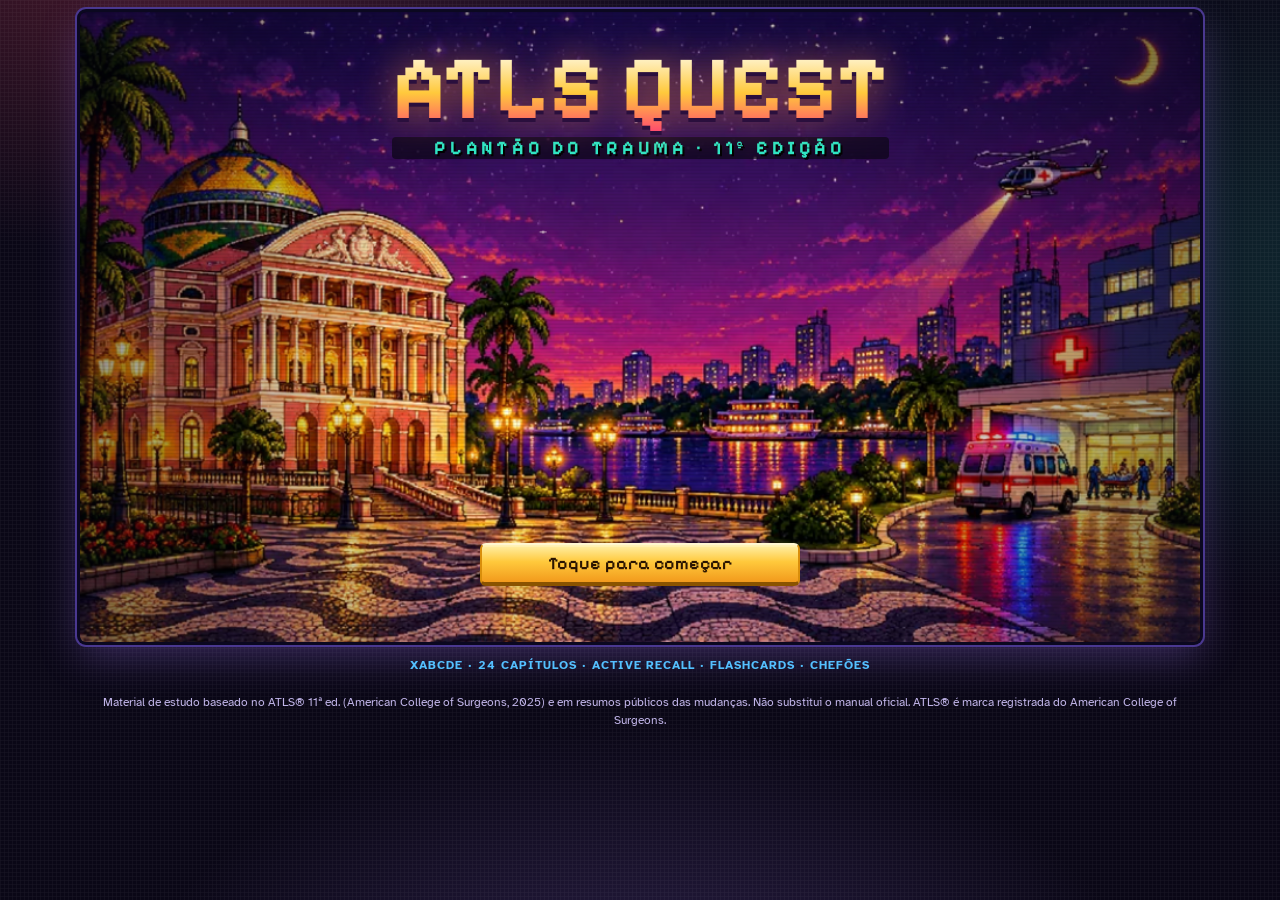
==== index.html @ ac4ee2f4 "feat: add atls quest study game for atls 11th edition Pixel art study game covering the 24 chapters " ====
<!doctype html>
<html lang="pt-BR">
<head>
<meta charset="utf-8">
<meta name="viewport" content="width=device-width,initial-scale=1,viewport-fit=cover">
<title>ATLS Quest · 11ª edição</title>
<link rel="preconnect" href="https://fonts.googleapis.com">
<link rel="preconnect" href="https://fonts.gstatic.com" crossorigin>
<link rel="stylesheet" href="https://fonts.googleapis.com/css2?family=Pixelify+Sans:wght@400;600;700&family=Atkinson+Hyperlegible:ital,wght@0,400;0,700;1,400&display=swap">
<style>
:root{
  color-scheme:dark;
  --ink:#0a0716; --panel:#1a1238; --panel2:#271b55; --line:#4a3890;
  --fg:#fff8ea; --muted:#c2b6ea; --gold:#ffc93c; --gold-d:#d98e0b;
  --teal:#2ee6c5; --red:#ff4d6d; --violet:#a77bff; --pink:#ff5fa2; --sky:#4cc9ff;
  --f-pix:"Pixelify Sans","Courier New",monospace;
  --f-body:"Atkinson Hyperlegible",system-ui,-apple-system,"Segoe UI",sans-serif;
}
*{box-sizing:border-box}
[hidden]{display:none!important}
html,body{margin:0;background:var(--ink);color:var(--fg)}
body{font-family:var(--f-body);font-size:16px;line-height:1.5;padding:max(12px,env(safe-area-inset-top)) max(14px,env(safe-area-inset-right)) max(40px,env(safe-area-inset-bottom)) max(14px,env(safe-area-inset-left));
  background:radial-gradient(900px 520px at 10% -8%,rgba(255,77,109,.25),transparent 62%),
  radial-gradient(800px 560px at 105% 30%,rgba(46,230,197,.14),transparent 60%),
  radial-gradient(900px 600px at 50% 120%,rgba(167,123,255,.25),transparent 60%),var(--ink);
  background-attachment:fixed;min-height:100vh}
body::before{content:"";position:fixed;inset:0;pointer-events:none;opacity:.06;z-index:0;
  background-image:linear-gradient(rgba(255,255,255,.6) 1px,transparent 1px),linear-gradient(90deg,rgba(255,255,255,.6) 1px,transparent 1px);background-size:4px 4px}
#app{max-width:1120px;margin:0 auto;position:relative;z-index:1}
h1,h2,h3,.pix{font-family:var(--f-pix);font-weight:600;letter-spacing:.02em;margin:0;text-wrap:balance}
h2{font-size:1.45rem;background:linear-gradient(180deg,#fff6d6 10%,#ffc93c 60%,#ff8a3d);-webkit-background-clip:text;background-clip:text;color:transparent;filter:drop-shadow(2px 2px 0 #2a0f3d)}
h3{font-size:1.1rem}
p{margin:0}
.screen{display:grid;gap:14px}
button{font-family:var(--f-pix);font-size:1rem;font-weight:600;color:var(--fg);cursor:pointer;text-align:center;
  background:linear-gradient(180deg,#3a2c80 0%,#2a1f5e 55%,#22184d 100%);border:2px solid;border-color:#6b56c9 #4c3b94 #1a1240 #4c3b94;border-bottom-width:4px;
  border-radius:6px;padding:.5em 1em;box-shadow:inset 0 2px 0 rgba(255,255,255,.16);transition:transform .08s,box-shadow .15s}
button:hover{border-color:var(--gold);box-shadow:inset 0 2px 0 rgba(255,255,255,.2),0 0 14px rgba(255,201,60,.4)}
button:active{transform:translateY(2px);border-bottom-width:2px}
button:focus-visible,textarea:focus-visible,select:focus-visible,input:focus-visible{outline:3px solid var(--gold);outline-offset:2px}
button:disabled{opacity:.45;cursor:not-allowed}
.btn-gold{background:linear-gradient(180deg,#fff0a8 0%,#ffc93c 45%,#f29a1c 100%);color:#2a1400;border-color:#fff6d0 #d98e0b #8a5300 #d98e0b}
.btn-teal{background:linear-gradient(180deg,#3ff5d6 0%,#14b89c 100%);color:#04241f;border-color:#b5fff1 #0e8c76 #075446 #0e8c76}
.btn-red{background:linear-gradient(180deg,#ff7d93 0%,#e0294d 100%);color:#2a0010;border-color:#ffc2cd #a8173a #6e0b25 #a8173a}
.row{display:flex;flex-wrap:wrap;gap:10px;align-items:center}
.muted{color:var(--muted)}
.tag{font-family:var(--f-pix);font-size:.78rem;letter-spacing:.06em;text-transform:uppercase;color:var(--sky)}
.panel{background:var(--panel);border:2px solid var(--line);border-radius:8px;padding:14px;min-width:0}
.topbar{display:flex;flex-wrap:wrap;gap:10px;align-items:center;justify-content:space-between}
.bar{height:12px;background:#0b0a12;border:2px solid var(--line);border-radius:3px;overflow:hidden}
.bar>i{display:block;height:100%;background:var(--teal);transition:width .4s;width:0}
canvas.px{display:block;width:100%;height:auto;image-rendering:pixelated;image-rendering:crisp-edges;background:#000;border-radius:4px;
  box-shadow:0 0 0 3px #0b0820,0 0 0 5px var(--line),0 14px 40px rgba(255,77,109,.25)}
.chip{font-family:var(--f-pix);font-size:.75rem;padding:.1em .5em;border-radius:3px;background:#0b0a12;border:1px solid var(--line);white-space:nowrap}
.chip.ok{color:var(--teal);border-color:var(--teal)}
.chip.gold{color:var(--gold);border-color:var(--gold)}

/* título */
.stage{position:relative}
.title-over{position:absolute;inset:0;display:grid;grid-template-rows:auto 1fr auto;justify-items:center;padding:4% 4% 6%;pointer-events:none}
.logo{font-family:var(--f-pix);font-weight:700;text-align:center;line-height:.95;pointer-events:none}
.logo .l1{display:block;font-size:clamp(2.2rem,9vw,5rem);background:linear-gradient(180deg,#fff6d6 10%,#ffc93c 55%,#ff4d6d);-webkit-background-clip:text;background-clip:text;color:transparent;filter:drop-shadow(3px 3px 0 #2a0f3d)}
.logo .l2{display:block;font-size:clamp(.75rem,2.6vw,1.2rem);color:var(--teal);letter-spacing:.2em;margin-top:6px;text-shadow:2px 2px 0 #000}
#title-menu{display:grid;gap:8px;width:min(320px,86%);pointer-events:auto;align-self:end}
#title-menu button{font-size:clamp(.85rem,2.4vw,1.1rem);padding:.45em .8em}
#title-menu button:not(.btn-gold){background:rgba(27,20,66,.88)}
#press{animation:blink 1.1s steps(2) infinite}
@keyframes blink{50%{opacity:.25}}

/* seleção */
.select-ui{display:grid;grid-template-columns:minmax(0,1fr) minmax(0,1.4fr);gap:14px}
.slots{display:grid;grid-template-columns:1fr 1fr;gap:12px;align-content:start}
.slot{display:grid;justify-items:center;gap:6px;padding:12px 8px;background:var(--panel2);border:3px solid var(--line);border-radius:8px}
.slot[aria-pressed="true"]{border-color:var(--gold);box-shadow:0 0 0 3px rgba(242,193,78,.25),inset 0 0 24px rgba(242,193,78,.12)}
.slot canvas{width:84px;height:auto;image-rendering:pixelated}
.detail{display:grid;grid-template-columns:minmax(0,150px) minmax(0,1fr);gap:16px;align-items:start}
.detail canvas{width:100%;image-rendering:pixelated;background:linear-gradient(#3a1d40,#140f24);border:3px solid var(--gold-d);border-radius:6px}
.stat{display:grid;grid-template-columns:100px 1fr;gap:8px;align-items:center;font-size:.9rem}
.stat .bar>i{background:var(--gold)}

/* cutscene */
.dialog{background:#000;border:4px solid #f3eee2;padding:14px 16px;min-height:6.6em;font-family:var(--f-pix);font-size:clamp(1rem,2.4vw,1.2rem);line-height:1.45;position:relative;display:flex;gap:14px;align-items:flex-start;cursor:pointer;box-shadow:6px 6px 0 #000}
.dialog canvas{flex:none;width:clamp(60px,13vw,96px);image-rendering:pixelated;border:3px solid #f3eee2;background:#16121c}
.dialog .who{color:var(--gold);display:block}
.dialog .next{position:absolute;right:12px;bottom:6px;animation:blink .8s steps(2) infinite;color:var(--gold)}

/* mapa */
.map-ui{display:grid;grid-template-columns:minmax(0,1.6fr) minmax(0,1fr);gap:14px;align-items:start}
.hud-top{display:flex;flex-wrap:wrap;gap:8px}
.trail{margin-top:4px}
.trail h3{font-size:.95rem;color:var(--muted);margin:14px 0 8px;display:flex;gap:8px;align-items:center}
.trail h3::after{content:"";flex:1;height:2px;background:linear-gradient(90deg,var(--line),transparent)}
.nodes{display:grid;grid-template-columns:repeat(auto-fill,minmax(150px,1fr));gap:8px}
.node{display:grid;grid-template-columns:auto 1fr;gap:8px;align-items:center;text-align:left;padding:.5em .6em;font-size:.82rem;line-height:1.2;min-height:64px}
.node canvas{width:40px;height:40px;image-rendering:pixelated;background:#0b0a12;border-radius:4px;border:2px solid var(--line)}
.node>span{min-width:0;overflow-wrap:anywhere;hyphens:auto}
.node .num{font-size:.7rem;color:var(--sky);display:block}
.node .stars{color:var(--gold);font-size:.8rem;letter-spacing:1px;display:block;margin-top:2px}
.node[aria-current="true"]{border-color:var(--gold);box-shadow:0 0 0 2px rgba(255,201,60,.35)}
.node.done canvas{border-color:var(--teal)}
.node.final{grid-column:1/-1;background:linear-gradient(180deg,#5a1630,#2a0b1e);border-color:#ff7d93 #a8173a #6e0b25 #a8173a}
.dock{position:sticky;top:12px;display:grid;gap:10px}
.dock canvas{width:100%;image-rendering:pixelated;background:linear-gradient(#2a1238,#0d0a1a);border:3px solid var(--line);border-radius:6px}
.phase{display:flex;justify-content:space-between;align-items:center;gap:8px;text-align:left}
.phase small{font-family:var(--f-body);font-weight:400;color:var(--muted);display:block;font-size:.78rem}

/* recall */
.recall-ui{display:grid;grid-template-columns:minmax(0,1.15fr) minmax(0,1fr);gap:14px;align-items:start}
.balloon{position:relative;background:#fbf7ec;color:#1d1a24;border:3px solid #000;border-radius:12px;padding:16px 18px;max-height:74vh;overflow:auto;box-shadow:4px 4px 0 #000}
.balloon h4{font-family:var(--f-pix);font-size:1.05rem;margin:1.1em 0 .3em;color:#a0153e}
.balloon section:first-child h4{margin-top:0}
.balloon p,.balloon li{font-size:.95rem}
.balloon ul{padding-left:1.2em;margin:.3em 0}
.balloon p+p{margin-top:.45em}
.balloon section{scroll-margin-top:12px;border-radius:6px;transition:background .6s;padding:2px 4px}
.balloon section.flash{background:#ffe9a8}
.balloon.hidden-text section{filter:blur(6px);user-select:none}
.balloon .mais,.balloon .pega{margin-top:.6em;padding:7px 10px;border-left:4px solid #0e8c76;background:#dcf7f0;border-radius:4px;font-size:.92rem}
.balloon .pega{border-left-color:#c26a00;background:#fff0cc}
.balloon table{border-collapse:collapse;font-size:.88rem;margin:.4em 0}
.balloon td,.balloon th{border:1px solid #c9c2b0;padding:3px 6px}
.qlist{display:grid;gap:10px}
.qcard{background:var(--panel);border:2px solid var(--line);border-radius:8px;padding:12px;display:grid;gap:8px;min-width:0}
.qcard.right{border-color:var(--teal)} .qcard.wrong{border-color:var(--red)}
.qcard textarea{width:100%;min-height:3.2em;resize:vertical;background:#0f0d17;color:var(--fg);border:2px solid var(--line);border-radius:6px;padding:8px;font:inherit;font-size:.95rem}
.qcard .ans{background:#13261f;border-left:4px solid var(--teal);padding:8px 10px;border-radius:4px;font-size:.95rem}
.qcard .row button{font-size:.82rem;padding:.35em .7em}

/* flashcards */
.cards-ui{display:grid;gap:14px;max-width:720px;margin:0 auto;width:100%}
.flip{perspective:1200px}
.card{position:relative;min-height:240px;transform-style:preserve-3d;transition:transform .45s;cursor:pointer}
.card.flipped{transform:rotateY(180deg)}
.face{position:absolute;inset:0;backface-visibility:hidden;-webkit-backface-visibility:hidden;display:grid;place-items:center;text-align:center;padding:30px 22px 22px;border-radius:12px;border:3px solid var(--line);font-size:clamp(1.02rem,2.6vw,1.3rem)}
.face.front{background:var(--panel2)}
.face.back{background:#14271f;border-color:var(--teal);transform:rotateY(180deg)}
.face .corner{position:absolute;top:10px;left:14px}
.dots{display:inline-flex;gap:5px}
.dots i{width:12px;height:12px;border:2px solid var(--gold);border-radius:2px}
.dots i.on{background:var(--gold)}
.deck-grid{display:grid;grid-template-columns:repeat(auto-fill,minmax(26px,1fr));gap:5px}
.deck-grid span{height:20px;border-radius:3px;background:#0b0a12;border:2px solid var(--line)}
.deck-grid span.s1{background:#4a3a14}.deck-grid span.s2{background:#8a6a1c}.deck-grid span.s3{background:var(--gold);border-color:#fff3c4}
.deck-grid span.cur{outline:2px solid var(--teal);outline-offset:1px}

/* batalha */
.arena{position:relative;width:100%;max-width:760px;margin:0 auto}
#s-battle .qbox,#s-battle .qz-prog{width:100%;max-width:900px;margin:0 auto}
.arena.shake{animation:shake .35s}
@keyframes shake{20%{transform:translate(-6px,2px)}40%{transform:translate(5px,-3px)}60%{transform:translate(-4px,3px)}80%{transform:translate(3px,-1px)}}
.hud{position:absolute;inset:0;pointer-events:none;font-family:var(--f-pix)}
.hp{position:absolute;background:rgba(16,14,24,.88);border:2px solid #f3eee2;border-radius:6px;padding:5px 10px;width:min(44%,260px);font-size:clamp(.7rem,1.8vw,.95rem)}
.hp .bar{height:10px;margin-top:3px}
.hp.boss{top:4%;left:3%}.hp.hero{bottom:6%;right:3%}
.hp.boss .bar>i{background:var(--red)}
.hearts{color:var(--red);letter-spacing:2px}
#floats{position:absolute;inset:0;pointer-events:none}
.dmg{position:absolute;font-family:var(--f-pix);font-weight:700;font-size:clamp(1.2rem,4vw,2rem);text-shadow:2px 2px 0 #000;animation:float 1s ease-out forwards}
@keyframes float{from{transform:translateY(0);opacity:1}to{transform:translateY(-50px);opacity:0}}
.qbox{display:grid;gap:10px}
.qbox .q{font-size:1.02rem}
.opts{display:grid;grid-template-columns:1fr 1fr;gap:8px}
.opts button{font-family:var(--f-body);font-weight:700;text-align:left;font-size:.95rem;display:flex;gap:8px;align-items:flex-start}
.opts button b{font-family:var(--f-pix);color:var(--gold);flex:none}
.opts button:disabled{opacity:.5}.opts button.right,.opts button.wrong{opacity:1!important}
.opts button.right{background:linear-gradient(180deg,#25715f,#1a4d44);border-color:var(--teal)}
.opts button.wrong{background:linear-gradient(180deg,#7a2232,#4a1e22);border-color:var(--red)}
.explain{background:#0f0d17;border-left:4px solid var(--violet);padding:10px 12px;border-radius:4px}
.explain .tag{display:block;margin-top:4px}
.qz-prog{display:flex;gap:3px}
.qz-prog i{flex:1;height:6px;background:var(--line);border-radius:1px}
.qz-prog i.r{background:var(--teal)}.qz-prog i.w{background:var(--red)}.qz-prog i.c{background:var(--gold)}
.result-grid{display:grid;grid-template-columns:repeat(auto-fill,minmax(200px,1fr));gap:6px;font-size:.88rem}
.result-grid div{background:#0f0d17;border:1px solid var(--line);border-radius:4px;padding:6px 8px;display:flex;justify-content:space-between;gap:8px}

/* modal / toast */
.modal{position:fixed;inset:0;background:rgba(5,4,10,.78);display:grid;place-items:center;padding:16px;z-index:20}
.modal .panel{width:min(460px,100%);display:grid;gap:12px;max-height:90vh;overflow:auto}
.set-row{display:flex;justify-content:space-between;align-items:center;gap:12px;flex-wrap:wrap}
input[type=range],input[type=checkbox]{accent-color:var(--gold)}
input[type=checkbox]{width:20px;height:20px}
select{font:inherit;background:var(--panel2);color:var(--fg);border:2px solid var(--line);border-radius:6px;padding:.3em .5em}
.toast{position:fixed;left:50%;bottom:calc(20px + env(safe-area-inset-bottom,0px));transform:translateX(-50%);background:var(--gold);color:#241a05;font-family:var(--f-pix);font-weight:700;padding:10px 18px;border-radius:6px;box-shadow:4px 4px 0 #000;z-index:30;max-width:90vw;text-align:center}
.foot{text-align:center;font-size:.78rem;color:var(--muted);margin-top:18px}

@media (max-width:820px){
  .select-ui,.map-ui,.recall-ui{grid-template-columns:minmax(0,1fr)}
  .dock{position:static;order:-1}
  .detail{grid-template-columns:minmax(0,100px) minmax(0,1fr)}
  .balloon{max-height:55vh}
}
@media (max-width:640px){
  .hud{position:static;display:flex;gap:8px;margin-top:8px}.hp{position:static;width:auto;flex:1;min-width:0}.hud #floats{position:absolute}
  .nodes{grid-template-columns:repeat(auto-fill,minmax(140px,1fr))}
}
@media (max-width:480px){.opts{grid-template-columns:1fr}.stat{grid-template-columns:86px 1fr}}
@media (prefers-reduced-motion:reduce){*{animation-duration:.01ms!important;transition-duration:.01ms!important}}

/* ===== v2: arte ilustrada ===== */
html{font-variant-ligatures:none;font-feature-settings:"liga" 0,"clig" 0}
.pix,h1,h2,h3,button,.tag,.chip,.logo{font-variant-ligatures:none}
.num,.chip,.tag,.hp,#bh-num{font-variant-numeric:tabular-nums}
canvas.art{display:block;width:100%;height:auto;border-radius:6px;background:#000;
  box-shadow:0 0 0 3px #0b0820,0 0 0 5px var(--line),0 14px 40px rgba(167,123,255,.3)}
.title-over{padding:3% 4% 5%}
.logo .l1{font-size:clamp(2.4rem,10vw,5.6rem);filter:drop-shadow(0 4px 0 #2a0f3d) drop-shadow(0 0 18px rgba(255,140,60,.55))}
.logo .l2{background:rgba(10,7,22,.7);padding:2px 10px;border-radius:4px}
/* seleção */
.slot img{width:96px;height:96px;border-radius:6px;border:2px solid var(--line);object-fit:cover}
.detail{grid-template-columns:minmax(0,190px) minmax(0,1fr)}
.hero-show{position:relative;border:3px solid var(--gold-d);border-radius:8px;overflow:hidden;background:radial-gradient(circle at 50% 70%,#5a2a86,#140b24 70%);aspect-ratio:3/4;display:grid;place-items:end center}
.hero-show img{height:92%;width:auto;image-rendering:auto;animation:breathe 2.4s ease-in-out infinite;transform-origin:50% 100%}
.hero-show .face{position:absolute;left:8px;top:8px;width:64px;height:64px;border-radius:6px;border:2px solid var(--gold);animation:none}
@keyframes breathe{50%{transform:scaleY(1.02) translateY(-1px)}}
/* diálogo */
.dialog img.dlg-face{flex:none;width:clamp(64px,14vw,104px);height:auto;border:3px solid #f3eee2;background:#16121c}
/* mapa */
.node{grid-template-columns:52px 1fr;min-height:70px}
.node .ico{width:52px;height:52px;border-radius:6px;background:radial-gradient(circle,#3a2470,#0b0a12 70%);border:2px solid var(--line);display:grid;place-items:center;overflow:hidden}
.node .ico img{max-width:92%;max-height:92%;filter:drop-shadow(0 2px 0 #000)}
.node.locked .ico img{filter:brightness(0) drop-shadow(0 0 1px #6b56c9);opacity:.7}
.node.done .ico{border-color:var(--teal)}
.node .ttl{font-family:var(--f-body);font-weight:700;font-size:.84rem;line-height:1.2;display:block}
.node .num{font-family:var(--f-pix);font-size:.72rem;letter-spacing:.04em}
.trail h3 small{font-family:var(--f-body);font-weight:400;font-size:.78rem;color:var(--muted)}
.dock canvas{background:#000}
/* textos pequenos em fonte legível */
.chip,.node .num,.tag{font-family:var(--f-body);font-weight:700}
.tag{letter-spacing:.08em}
.hp{font-family:var(--f-body);font-weight:700}
.toast{font-family:var(--f-body)}
.hero-show .face{display:none}
.node>span{hyphens:manual;overflow-wrap:break-word}
.trail h3{flex-wrap:wrap;row-gap:2px}
.trail h3 small{flex-basis:100%;order:3}
.trail h3::after{order:2}
@media (max-width:640px){.nodes{grid-template-columns:1fr}}
.hp.boss{left:auto;right:3%}.hp.hero{bottom:auto;top:4%;right:auto;left:3%}
.opts button b{font-family:var(--f-body);font-weight:800}
.dialog{font-family:var(--f-body);font-weight:700}
.dialog .who{font-family:var(--f-pix)}
.dmg{font-family:var(--f-body);font-weight:800}
@media (max-width:640px){.hp.hero{order:-1}}
</style>
</head>
<body>
<div id="app">

<!-- TÍTULO -->
<section id="s-title" class="screen">
  <div class="stage">
    <canvas id="cv-title" class="art" width="960" height="540" aria-label="Abertura: Teatro Amazonas e pronto-socorro à noite em Manaus"></canvas>
    <div class="title-over">
      <div class="logo"><span class="l1">ATLS QUEST</span><span class="l2">PLANTÃO DO TRAUMA · 11ª EDIÇÃO</span></div>
      <div></div>
      <div id="title-menu">
        <button id="btn-press" class="btn-gold"><span id="press">Toque para começar</span></button>
        <button id="btn-new" hidden>Novo jogo</button>
        <button id="btn-cont" hidden>Continuar</button>
        <button id="btn-set" hidden>Configurações</button>
      </div>
    </div>
  </div>
  <p class="tag" style="text-align:center">xABCDE · 24 capítulos · Active Recall · Flashcards · Chefões</p>
</section>

<!-- SELEÇÃO -->
<section id="s-select" class="screen" hidden>
  <div class="topbar"><h2>Quem assume o plantão?</h2><button id="sel-back">Voltar</button></div>
  <div class="select-ui">
    <div class="slots" id="slots"></div>
    <div class="panel detail">
      <div class="hero-show"><img id="d-sprite" alt=""></div>
      <div style="display:grid;gap:8px;min-width:0;align-content:start">
        <h3 id="d-name"></h3>
        <p class="tag" id="d-origin"></p>
        <p id="d-story"></p>
        <div class="stat"><span>Memória</span><div class="bar"><i id="st0"></i></div></div>
        <div class="stat"><span>Raciocínio</span><div class="bar"><i id="st1"></i></div></div>
        <div class="stat"><span>Resiliência</span><div class="bar"><i id="st2"></i></div></div>
        <p class="muted" id="d-perk" style="font-size:.88rem"></p>
        <button id="btn-pick" class="btn-gold"></button>
      </div>
    </div>
  </div>
</section>

<!-- CUTSCENE -->
<section id="s-cut" class="screen" hidden>
  <canvas id="cv-cut" class="art" width="960" height="400" aria-hidden="true"></canvas>
  <div class="dialog" id="dialog" aria-live="polite"><img id="d-face2" class="dlg-face" alt="" hidden><div><span class="who" id="d-who"></span><span id="d-text"></span></div><span class="next" id="d-next" hidden>▼</span></div>
  <div class="row" style="justify-content:space-between"><button id="cut-skip">Pular cena</button><button id="cut-next" class="btn-gold">Avançar</button></div>
</section>

<!-- MAPA -->
<section id="s-map" class="screen" hidden>
  <div class="topbar">
    <h2>Mapa do Plantão</h2>
    <div class="row"><button id="map-sim">Simulado</button><button id="map-title">Menu</button><button id="map-set">Configurações</button></div>
  </div>
  <div class="panel hud-top" id="map-hud"></div>
  <div class="map-ui">
    <div id="trail" class="trail"></div>
    <aside class="dock panel" id="dock"></aside>
  </div>
</section>

<!-- ACTIVE RECALL -->
<section id="s-recall" class="screen" hidden>
  <div class="topbar">
    <div><span class="tag" id="rc-tag">Fase 1 · Active Recall</span><h2 id="rc-h"></h2></div>
    <div class="row"><button id="rc-hide">Esconder texto</button><button id="rc-back">Voltar ao mapa</button></div>
  </div>
  <div class="panel" style="display:grid;gap:6px">
    <p>Leia o balão. Depois responda <b>com suas palavras</b>, de preferência com o texto escondido. Confira o gabarito e marque se acertou. <b>Achar no texto</b> mostra o trecho.</p>
    <div class="row"><span class="tag" id="rc-score"></span><div class="bar" style="flex:1;min-width:120px"><i id="rc-bar"></i></div></div>
  </div>
  <div class="recall-ui">
    <div class="balloon" id="balloon" tabindex="0" aria-label="Texto de estudo do capítulo"></div>
    <div class="qlist" id="qlist"></div>
  </div>
</section>

<!-- FLASHCARDS -->
<section id="s-cards" class="screen" hidden>
  <div class="topbar">
    <div><span class="tag" id="fc-tag">Fase 2 · Flashcards</span><h2 id="fc-h"></h2></div>
    <button id="fc-back">Voltar ao mapa</button>
  </div>
  <div class="cards-ui">
    <div class="panel" style="display:grid;gap:8px">
      <p>Cada cartão precisa de <b>3 acertos seguidos</b>. Errou, volta para 0. Responda em voz alta antes de virar.</p>
      <div class="row" style="justify-content:space-between"><span class="tag" id="fc-count"></span><button id="fc-reset" style="font-size:.78rem;padding:.25em .6em">Reiniciar baralho</button></div>
      <div class="deck-grid" id="deck"></div>
    </div>
    <div class="flip"><div class="card" id="card" role="button" tabindex="0" aria-label="Cartão, toque para virar">
      <div class="face front"><span class="corner dots" id="fc-dots"></span><span id="fc-front"></span></div>
      <div class="face back"><span id="fc-backt"></span></div>
    </div></div>
    <div class="row" style="justify-content:center">
      <button id="fc-wrong" class="btn-red" disabled>Errei <span>(←)</span></button>
      <button id="fc-flip" class="btn-gold">Virar <span>(espaço)</span></button>
      <button id="fc-right" class="btn-teal" disabled>Acertei <span>(→)</span></button>
    </div>
  </div>
</section>

<!-- BATALHA -->
<section id="s-battle" class="screen" hidden>
  <div class="topbar">
    <div><span class="tag" id="bt-tag">Fase 3 · Chefão</span><h2 id="bt-title"></h2></div>
    <button id="bt-back">Fugir para o mapa</button>
  </div>
  <div class="arena" id="arena">
    <canvas id="cv-arena" class="art" width="960" height="540" aria-hidden="true"></canvas>
    <div class="hud">
      <div class="hp boss"><div class="row" style="justify-content:space-between;gap:6px"><span id="bh-name"></span><span id="bh-num"></span></div><div class="bar"><i id="bh-bar" style="width:100%"></i></div></div>
      <div class="hp hero"><div class="row" style="justify-content:space-between;gap:6px"><span id="hh-name"></span><span id="hh-combo"></span></div><span class="hearts" id="hh-hearts"></span></div>
      <div id="floats"></div>
    </div>
  </div>
  <div class="qz-prog" id="bt-prog" aria-hidden="true"></div>
  <div class="panel qbox" id="qbox"></div>
</section>

<!-- SIMULADO -->
<section id="s-quiz" class="screen" hidden>
  <div class="topbar">
    <div><span class="tag">Simulado</span><h2 id="qz-h">Simulado ATLS</h2></div>
    <button id="qz-back">Sair para o mapa</button>
  </div>
  <div class="qz-prog" id="qz-prog" aria-hidden="true"></div>
  <div class="panel qbox" id="qz-box"></div>
</section>

<p class="foot">Material de estudo baseado no ATLS® 11ª ed. (American College of Surgeons, 2025) e em resumos públicos das mudanças. Não substitui o manual oficial. ATLS® é marca registrada do American College of Surgeons.</p>
</div>

<div class="modal" id="modal" hidden>
  <div class="panel" role="dialog" aria-modal="true" aria-labelledby="set-h">
    <h3 id="set-h">Configurações</h3>
    <div class="set-row"><label for="set-music">Música</label><input type="checkbox" id="set-music"></div>
    <div class="set-row"><label for="set-sfx">Efeitos sonoros</label><input type="checkbox" id="set-sfx"></div>
    <div class="set-row"><label for="set-vol">Volume</label><input type="range" id="set-vol" min="0" max="1" step="0.05"></div>
    <div class="set-row"><label for="set-speed">Velocidade do texto</label>
      <select id="set-speed"><option value="1">Lenta</option><option value="2">Normal</option><option value="4">Rápida</option><option value="99">Instantânea</option></select></div>
    <div class="set-row"><label for="set-lock">Liberar capítulos em ordem<br><small class="muted">desligado = tudo liberado</small></label><input type="checkbox" id="set-lock"></div>
    <div class="set-row"><span>Progresso salvo neste navegador</span><button id="set-reset" class="btn-red">Apagar progresso</button></div>
    <button id="set-close" class="btn-gold">Fechar</button>
  </div>
</div>
<div class="toast" id="toast" hidden></div>

<script>window.ATLS = (window.ATLS||[]).concat([
/* ================= CAP 1 ================= */
{
  n: 1,
  t: 'Avaliação inicial: exame primário',
  boss: { name:'Doutor Caos', title:'o Desordenador da Sala Vermelha', color:'#ffc93c', shape:'golem' },
  intro: 'Cinco vítimas, um pager apitando e nenhuma ordem! Vamos ver se o seu xABCDE aguenta o meu caos.',
  text: [
    {id:'c01-a', t:'Preparação e triagem', b:`
<p>A avaliação inicial começa <b>antes</b> do paciente chegar: fase pré-hospitalar (coordenação com o SME, informações do evento) e fase hospitalar (sala preparada, equipe paramentada, sangue disponível, aquecedores, monitores).</p>
<p>No pré-hospitalar, a passagem estruturada usa o <b>MIST</b>: Mecanismo, Injúrias (<i>injuries</i>, lesões), Sinais vitais, Tratamento realizado.</p>
<p>A <b>triagem</b> ordena o atendimento conforme a gravidade e os recursos disponíveis.</p>
<div class="mais">Novo no ATLS 11: a triagem de campo segue a diretriz nacional de 2021, com critérios <b>Vermelhos</b> e <b>Amarelos</b>, e não mais passos sequenciais.</div>`},
    {id:'c01-b', t:'O que mudou: xABCDE', b:`
<p>O exame primário é <b>avaliação e ressuscitação simultâneas</b>, na ordem de quem mata primeiro:</p>
<ul><li><b>x</b> – controle da hemorragia e<b>x</b>sanguinante e<b>x</b>terna</li><li><b>A</b> – via aérea com restrição do movimento da coluna</li><li><b>B</b> – respiração e ventilação</li><li><b>C</b> – circulação</li><li><b>D</b> – disfunção neurológica (disability)</li><li><b>E</b> – exposição e controle do ambiente</li></ul>
<div class="mais">Novo no ATLS 11: o <b>x</b> entra antes da via aérea. Sangramento externo maciço mata em minutos e se controla com as mãos e um torniquete.</div>
<div class="pega">Pegadinha: com equipe completa os passos acontecem em paralelo. A sequência serve para priorizar, não para esperar.</div>`},
    {id:'c01-c', t:'Ressuscitação no exame primário', b:`
<p>No choque hemorrágico, <b>sangue e hemoderivados são preferidos</b> para a ressuscitação. Cristaloide deve ser minimizado, no máximo cerca de <b>1 L</b> como ponte até o sangue chegar.</p>
<p>O <b>lactato</b> pode ser usado para acompanhar a resposta à ressuscitação.</p>
<p>Paciente hipotenso que precisa de via aérea: primeiro manobras básicas de via aérea e <b>volume/sangue</b>, depois a sequência rápida (SRI). Um vasopressor temporário pode contrapor a hipotensão causada pela SRI.</p>
<div class="mais">Novo no ATLS 11: "ressuscite antes de intubar" no paciente em choque, para evitar hipotensão e parada peri-intubação.</div>`},
    {id:'c01-d', t:'Adjuntos ao exame primário', b:`
<p>Adjuntos ajudam a avaliar sem atrasar a ressuscitação:</p>
<ul><li>Monitor cardíaco, oximetria, PA, <b>capnografia (ETCO2)</b></li><li>Gasometria e lactato</li><li>Sonda urinária e gástrica, quando não contraindicadas</li><li><b>eFAST</b>, RX de tórax e de pelve em AP</li></ul>
<p>Para localizar sangramento oculto, lembre <b>"four and the floor"</b>: tórax, abdome, pelve/retroperitônio, ossos longos e o chão (perda externa).</p>
<div class="pega">Pegadinha: sangue no meato uretral, equimose perineal ou suspeita de lesão de uretra contraindicam a sonda vesical antes de investigar.</div>`},
    {id:'c01-e', t:'Reavaliação, transferência e prevenção', b:`
<p>Reavalie sempre que o paciente piorar: volte ao <b>x</b>. O exame secundário só começa quando o primário está completo e os sinais vitais tendem a normalizar.</p>
<p>Se o hospital não tiver o recurso definitivo, decida a <b>transferência cedo</b>. Não atrase com exames que não mudam a conduta.</p>
<div class="mais">Novo no ATLS 11: mnemônico de transferência <b>S-xABCDE-BAR</b> e os <b>3 Es</b> da prevenção (Educação, Engenharia/Ambiente, Enforcement) apresentados já na avaliação inicial. Há também uma nova tabela-resumo do exame primário.</div>`}
  ],
  recall: [
    {q:'O que significa o "x" do xABCDE e por que ele vem antes da via aérea?', a:'Controle da hemorragia exsanguinante externa. Sangramento externo maciço mata em minutos e se controla rapidamente com pressão e torniquete.', s:'c01-b'},
    {q:'Como a triagem de campo do ATLS 11 está organizada?', a:'Pela diretriz nacional de 2021, com critérios Vermelhos e Amarelos, e não mais em passos sequenciais.', s:'c01-a'},
    {q:'Qual mnemônico organiza a passagem do pré-hospitalar e o que significa?', a:'MIST: Mecanismo, Injúrias (lesões), Sinais vitais, Tratamento realizado.', s:'c01-a'},
    {q:'Qual é o fluido preferido na ressuscitação do choque hemorrágico e qual o papel do cristaloide?', a:'Sangue e hemoderivados. Cristaloide é minimizado, cerca de 1 L no máximo como ponte.', s:'c01-c'},
    {q:'Qual exame laboratorial ajuda a monitorar a ressuscitação?', a:'O lactato (e a gasometria/déficit de base).', s:'c01-c'},
    {q:'O que fazer antes da sequência rápida num paciente hipotenso?', a:'Manobras básicas de via aérea e reposição com volume/sangue; vasopressor temporário pode contrapor a hipotensão pós-SRI.', s:'c01-c'},
    {q:'Quais são as fontes de sangramento do "four and the floor"?', a:'Tórax, abdome, pelve/retroperitônio, ossos longos e o chão (sangramento externo).', s:'c01-d'},
    {q:'Quando iniciar o exame secundário?', a:'Após completar o exame primário, com ressuscitação em andamento e sinais vitais tendendo à normalização.', s:'c01-e'}
  ],
  cards: [
    ['xABCDE: o que é o x?','Controle da hemorragia exsanguinante externa.'],
    ['Triagem de campo no ATLS 11','Diretriz 2021: critérios Vermelhos e Amarelos.'],
    ['MIST','Mecanismo, Injúrias, Sinais vitais, Tratamento.'],
    ['Fluido preferido no choque hemorrágico','Sangue e hemoderivados.'],
    ['Limite de cristaloide como ponte','Cerca de 1 L, minimizado.'],
    ['Marcador para monitorar ressuscitação','Lactato.'],
    ['Hipotenso que precisa de SRI','Ressuscitar antes; vasopressor temporário se hipotensão pós-SRI.'],
    ['"Four and the floor"','Tórax, abdome, pelve/retroperitônio, ossos longos + chão.'],
    ['Contraindicação à sonda vesical antes de investigar','Suspeita de lesão de uretra (sangue no meato, equimose perineal).'],
    ['Paciente piorou durante o atendimento','Reavaliar a partir do x do exame primário.']
  ],
  battle: [
    {q:'Motociclista chega com sangramento em jato na coxa, gemendo e com SpO2 92%. Qual a primeira ação?', o:['Intubação em sequência rápida','Torniquete/pressão direta na coxa','RX de tórax','Acesso central'], c:1, e:'No xABCDE, a hemorragia exsanguinante externa é controlada antes da via aérea.'},
    {q:'No ATLS 11, a triagem de campo é baseada em:', o:['Passos sequenciais fisiológico-anatômico-mecanismo','Apenas no Escore de Trauma Revisado','Critérios Vermelhos e Amarelos da diretriz de 2021','Somente idade e comorbidades'], c:2, e:'O ATLS 11 adotou a diretriz nacional de 2021 com critérios Vermelhos e Amarelos.'},
    {q:'Paciente hipotenso após trauma fechado, sem sangue disponível ainda. Conduta mais adequada com fluidos:', o:['2 L de cristaloide em bolus rápido','Até cerca de 1 L de cristaloide como ponte e sangue assim que possível','Coloide 1 L','Nenhum fluido até chegar sangue'], c:1, e:'Cristaloide é minimizado e serve só de ponte; sangue é preferido.'},
    {q:'Qual exame é citado para monitorar a progressão da ressuscitação?', o:['Hemoglobina isolada','Lactato','Troponina','Amilase'], c:1, e:'O lactato acompanha a perfusão tecidual e a resposta à ressuscitação.'},
    {q:'Vítima de queda com PA 78/40 precisa de via aérea definitiva. O que o ATLS 11 enfatiza?', o:['Intubar imediatamente sem preparo','Ressuscitar antes da SRI e ter vasopressor pronto para hipotensão','Fazer cricotireoidostomia direto','Usar só ventilação com máscara até chegar à UTI'], c:1, e:'Hipotensão e parada peri-intubação são riscos; otimize hemodinâmica antes da SRI.'},
    {q:'Qual NÃO faz parte do "four and the floor"?', o:['Tórax','Pelve/retroperitônio','Crânio (sangramento intracraniano)','Ossos longos'], c:2, e:'Sangramento intracraniano não causa choque hemorrágico no adulto; as fontes são tórax, abdome, pelve, ossos longos e chão.'},
    {q:'Achado que contraindica sondagem vesical antes de investigação:', o:['Diurese baixa','Sangue no meato uretral','Abdome distendido','Hematúria microscópica'], c:1, e:'Sangue no meato sugere lesão uretral; investigar com uretrografia antes.'},
    {q:'Durante o exame secundário o paciente fica hipotenso. Próximo passo:', o:['Terminar o exame secundário','Pedir TC de corpo inteiro','Retornar ao exame primário começando pelo x','Aguardar resultado do hemograma'], c:2, e:'Qualquer deterioração exige reavaliação do exame primário.'}
  ]
},
/* ================= CAP 2 ================= */
{
  n: 2,
  t: 'Equipe de reanimação e comunicação',
  boss: { name:'Ruído', title:'o Senhor da Comunicação Truncada', color:'#a77bff', shape:'ghost' },
  intro: 'Quem pediu o sangue? Alguém? NINGUÉM? Na minha sala, ordem solta no ar vira eco.',
  text: [
    {id:'c02-a', t:'Conceitos-chave da equipe', b:`
<p>Uma boa equipe de trauma depende de cinco pilares:</p>
<ul><li><b>Liderança e seguimento</b> (followership): o líder coordena; os membros executam e também alertam.</li><li><b>Consciência situacional</b>: saber o que está acontecendo e prever o que vem.</li><li><b>Comunicação verbal</b> clara.</li><li><b>Tomada de decisão</b>.</li><li><b>Gestão de tarefas</b>.</li></ul>
<div class="pega">Pegadinha: o líder ideal fica com as mãos livres para enxergar o todo, sem se prender a um procedimento.</div>`},
    {id:'c02-b', t:'As seis fases do cuidado', b:`
<ol><li><b>Planejamento prévio</b> (preplanning)</li><li><b>Huddle pré-chegada</b>: papéis, plano, equipamentos</li><li><b>Passagem na chegada</b></li><li><b>Avaliação inicial</b></li><li><b>Passagem na saída</b> (para CC, UTI ou outro hospital)</li><li><b>Debriefing</b> do evento</li></ol>
<div class="mais">Novo no ATLS 11: o cuidado da equipe é descrito em seis fases, do planejamento ao debriefing.</div>`},
    {id:'c02-c', t:'A passagem na chegada', b:`
<p>Começa com <b>"time out / all quiet"</b>: todos param e escutam o relato do pré-hospitalar, sem mexer no paciente (exceto se houver ameaça imediata).</p>
<p>O relato pode seguir o <b>IMIST-AMBO</b>: Identificação, Mecanismo, Injúrias, Sinais, Tratamento – Alergias, Medicações, Background (história), Outros.</p>
<div class="mais">Novo no ATLS 11: "time out / all quiet" e uma nova figura com o IMIST-AMBO.</div>`},
    {id:'c02-d', t:'Os 3 Cs e a ferramenta CUS', b:`
<p><b>3 Cs</b> da comunicação:</p>
<ul><li><b>Citar nomes</b> (chamar a pessoa pelo nome)</li><li><b>Clareza</b> da instrução</li><li><b>Comunicação em alça fechada</b>: quem recebe repete e confirma quando terminou</li></ul>
<p><b>CUS</b> é a ferramenta para qualquer membro levantar um alerta, em escalada: <b>C</b>oncerned (estou preocupado), <b>U</b>ncomfortable (estou desconfortável), <b>S</b>afety issue (é questão de segurança).</p>
<div class="pega">Pegadinha: alça fechada não é só repetir a ordem; inclui avisar quando a tarefa foi concluída.</div>`},
    {id:'c02-e', t:'Debriefing: TAKE STOCK', b:`
<p>Depois do atendimento, a equipe faz um <b>debriefing</b> curto e sem culpa para aprender com o caso e cuidar das pessoas.</p>
<p>O ATLS 11 usa a ferramenta <b>TAKE STOCK</b> para estruturar esse debriefing.</p>
<div class="mais">Novo no ATLS 11: debriefing com TAKE STOCK como parte formal das fases do cuidado.</div>`}
  ],
  recall: [
    {q:'Quais são os cinco conceitos-chave do funcionamento da equipe?', a:'Liderança/seguimento, consciência situacional, comunicação verbal, tomada de decisão e gestão de tarefas.', s:'c02-a'},
    {q:'Liste as seis fases do cuidado da equipe.', a:'Planejamento prévio, huddle pré-chegada, passagem na chegada, avaliação inicial, passagem na saída e debriefing.', s:'c02-b'},
    {q:'Como começa a passagem na chegada?', a:'Com "time out / all quiet": todos param e escutam o relato.', s:'c02-c'},
    {q:'O que significa IMIST-AMBO?', a:'Identificação, Mecanismo, Injúrias, Sinais, Tratamento; Alergias, Medicações, Background, Outros.', s:'c02-c'},
    {q:'Quais são os 3 Cs da comunicação?', a:'Citar nomes, clareza da instrução e comunicação em alça fechada.', s:'c02-d'},
    {q:'O que é a ferramenta CUS?', a:'Escalada de alerta: Concerned, Uncomfortable, Safety issue.', s:'c02-d'},
    {q:'Qual ferramenta estrutura o debriefing no ATLS 11?', a:'TAKE STOCK.', s:'c02-e'},
    {q:'Por que o líder deve evitar fazer procedimentos?', a:'Para manter as mãos livres e a consciência situacional do todo.', s:'c02-a'}
  ],
  cards: [
    ['Seis fases do cuidado','Planejamento, huddle, passagem chegada, avaliação, passagem saída, debriefing.'],
    ['"Time out / all quiet"','Abre a passagem na chegada: todos param e escutam.'],
    ['IMIST-AMBO','Identificação, Mecanismo, Injúrias, Sinais, Tratamento / Alergias, Medicações, Background, Outros.'],
    ['3 Cs','Citar nomes, Clareza, alça fechada (Closed-loop).'],
    ['CUS','Concerned, Uncomfortable, Safety issue.'],
    ['Debriefing do ATLS 11','TAKE STOCK.'],
    ['Followership','Membros executam e também alertam o líder sobre problemas.'],
    ['Alça fechada completa','Receber, repetir, executar e avisar que concluiu.'],
    ['Huddle pré-chegada serve para','Definir papéis, plano e equipamentos antes do paciente.'],
    ['Consciência situacional','Perceber, entender e antecipar o que vai acontecer.']
  ],
  battle: [
    {q:'Qual é o primeiro passo da passagem do paciente na chegada à sala de trauma?', o:['Transferir para a maca','Time out / all quiet','Puncionar acesso','Despir o paciente'], c:1, e:'O ATLS 11 começa a passagem com "time out / all quiet" para escutar o relato.'},
    {q:'Enfermeira percebe que ninguém conferiu a tipagem e quer alertar. Qual ferramenta ela usa?', o:['SBAR','CUS','AMPLE','MIST'], c:1, e:'CUS (Concerned, Uncomfortable, Safety issue) é a ferramenta para levantar preocupações em escalada.'},
    {q:'"Ana, aplique 1 g de ácido tranexâmico agora." "Aplicando 1 g de TXA." ... "TXA feito." Isso é:', o:['Comunicação em alça fechada','Passagem IMIST','Debriefing','Huddle'], c:0, e:'Nome, instrução clara, repetição e aviso de conclusão: alça fechada.'},
    {q:'Qual NÃO é uma das seis fases do cuidado da equipe?', o:['Huddle pré-chegada','Passagem na saída','Exame terciário','Debriefing'], c:2, e:'As fases são planejamento, huddle, passagem na chegada, avaliação, passagem na saída e debriefing.'},
    {q:'Os 3 Cs da comunicação são:', o:['Calma, Controle, Coragem','Citar nomes, Clareza, Closed-loop','Contar, Confirmar, Corrigir','Chamar, Checar, Concluir'], c:1, e:'Citar nomes, clareza da instrução e comunicação em alça fechada.'},
    {q:'Ferramenta de debriefing citada no ATLS 11:', o:['TAKE STOCK','SPIKES','SAMPLE','DOPE'], c:0, e:'TAKE STOCK estrutura o debriefing do evento.'},
    {q:'No IMIST-AMBO, o "B" de AMBO significa:', o:['Breathing','Background (história)','Blood','Bleeding'], c:1, e:'AMBO = Alergias, Medicações, Background, Outros.'},
    {q:'O melhor posicionamento do líder da equipe é:', o:['Fazer a intubação pessoalmente','Ficar fora da sala ao telefone','Manter as mãos livres e coordenar com visão do todo','Fazer o eFAST'], c:2, e:'Mãos livres preservam a consciência situacional para coordenar.'}
  ]
},
/* ================= CAP 3 ================= */
{
  n: 3,
  t: 'O x: hemorragia exsanguinante externa',
  boss: { name:'Sangria', title:'a Exsanguinadora', color:'#ff4d6d', shape:'blob' },
  intro: 'Tic-tac, cada batimento é meu! Enquanto você procura o laringoscópio, eu esvazio o tanque.',
  text: [
    {id:'c03-a', t:'Por que o x vem primeiro', b:`
<p>Hemorragia é a principal causa de <b>morte evitável</b> no trauma. Um sangramento externo maciço de membro pode matar em poucos minutos, antes de a obstrução de via aérea se tornar o problema.</p>
<p>Por isso o exame primário virou <b>xABCDE</b>: controle a hemorragia exsanguinante externa e depois siga para a via aérea.</p>
<div class="mais">Novo no ATLS 11: o controle da hemorragia exsanguinante externa virou um tema próprio e o primeiro passo do exame primário.</div>`},
    {id:'c03-b', t:'Pressão direta e empacotamento', b:`
<p>Primeira linha para a maioria dos sangramentos externos: <b>pressão direta</b> firme sobre o ponto que sangra.</p>
<p>Em feridas profundas ou juncionais (virilha, axila, pescoço), faça <b>empacotamento da ferida</b> (wound packing) com gaze, de preferência com <b>agente hemostático</b>, seguido de pressão firme por vários minutos.</p>
<div class="pega">Pegadinha: áreas juncionais não aceitam torniquete comum; o controle é por empacotamento e pressão.</div>`},
    {id:'c03-c', t:'Torniquete', b:`
<p>Indicado no sangramento de <b>extremidade</b> com risco de vida que não para com pressão direta, ou quando a pressão não é possível (vários feridos, cenário inseguro).</p>
<ul><li>Aplicar <b>proximal</b> à lesão (alguns centímetros acima, geralmente 5–7 cm), nunca sobre articulação.</li><li>Apertar até <b>parar o sangramento e sumir o pulso distal</b>.</li><li>Se não parar, aplicar um <b>segundo torniquete</b> logo acima do primeiro.</li><li><b>Anotar o horário</b> de aplicação.</li></ul>
<div class="pega">Pegadinha: torniquete frouxo (venoso) aumenta o sangramento, pois bloqueia o retorno venoso e deixa a artéria fluir.</div>`},
    {id:'c03-d', t:'Reavaliação e conversão', b:`
<p>Torniquete salva vidas, mas causa isquemia. Reavalie <b>cedo</b> se ele pode ser <b>substituído</b> (curativo compressivo, empacotamento) ou <b>convertido</b>.</p>
<p>A conversão é treinada junto com as habilidades de circulação e retomada no exame secundário. Não converta se o paciente estiver em choque ou se não houver como monitorar o membro; torniquetes mantidos por tempo prolongado devem ser removidos com avaliação especializada.</p>
<div class="mais">Novo no ATLS 11: aplicação e conversão de torniquete combinadas à estação de Circulação; pressão direta e empacotamento praticados na mesma estação.</div>`},
    {id:'c03-e', t:'Depois do x', b:`
<p>Controlado o sangramento externo, siga o ABCDE e trate a causa de base do choque:</p>
<ul><li>Sangue e hemoderivados cedo; ativar <b>protocolo de transfusão maciça</b> se indicado.</li><li><b>Ácido tranexâmico</b> até 3 h do trauma: 1 g em 10 min + 1 g em 8 h.</li><li>Procurar sangramentos ocultos (tórax, abdome, pelve, ossos longos).</li></ul>`}
  ],
  recall: [
    {q:'Por que o controle da hemorragia externa foi colocado antes da via aérea?', a:'Porque hemorragia é a principal causa de morte evitável e o sangramento externo maciço mata em minutos.', s:'c03-a'},
    {q:'Qual é a primeira linha para a maioria dos sangramentos externos?', a:'Pressão direta firme sobre o ponto de sangramento.', s:'c03-b'},
    {q:'Como controlar sangramento em área juncional (virilha, axila)?', a:'Empacotamento da ferida com gaze (idealmente hemostática) e pressão firme.', s:'c03-b'},
    {q:'Onde e até quando apertar o torniquete?', a:'Proximal à lesão, 5–7 cm acima, fora da articulação; até parar o sangramento e sumir o pulso distal.', s:'c03-c'},
    {q:'O que fazer se o sangramento continua após o primeiro torniquete?', a:'Aplicar um segundo torniquete logo acima do primeiro.', s:'c03-c'},
    {q:'Por que um torniquete frouxo é perigoso?', a:'Bloqueia o retorno venoso sem ocluir a artéria e aumenta o sangramento.', s:'c03-c'},
    {q:'O que o ATLS 11 recomenda sobre o torniquete após a aplicação?', a:'Reavaliar cedo para substituição ou conversão.', s:'c03-d'},
    {q:'Qual a dose do ácido tranexâmico e a janela de tempo?', a:'1 g em 10 min + 1 g em 8 h, até 3 h do trauma.', s:'c03-e'}
  ],
  cards: [
    ['Primeiro passo do xABCDE','Controle da hemorragia exsanguinante externa.'],
    ['Sangramento externo: primeira linha','Pressão direta.'],
    ['Ferida juncional sangrando','Empacotamento com gaze hemostática + pressão.'],
    ['Onde aplicar o torniquete','5–7 cm proximal à lesão, fora da articulação.'],
    ['Torniquete bem apertado','Para o sangramento e some o pulso distal.'],
    ['Torniquete não resolveu','Segundo torniquete logo acima do primeiro.'],
    ['Torniquete frouxo','Venoso: piora o sangramento.'],
    ['Registro obrigatório no torniquete','Horário da aplicação.'],
    ['Após aplicar torniquete','Reavaliar cedo para substituição/conversão.'],
    ['TXA no trauma','1 g em 10 min + 1 g em 8 h, até 3 h.']
  ],
  battle: [
    {q:'Vítima de facada na coxa, sangramento arterial pulsátil que não cede à pressão direta. Conduta:', o:['Elevar o membro e esperar','Torniquete proximal à lesão','Clampear às cegas com pinça','Intubar primeiro'], c:1, e:'Sangramento de extremidade com risco de vida refratário à pressão: torniquete.'},
    {q:'Ferimento por projétil na virilha com sangramento intenso. Melhor controle inicial:', o:['Torniquete de membro','Empacotamento da ferida com agente hemostático e pressão','Sutura contínua imediata','Compressão abdominal'], c:1, e:'Área juncional: empacotamento e pressão; torniquete comum não funciona ali.'},
    {q:'Após apertar o torniquete, o sangramento diminuiu mas o pulso distal continua presente. Interpretação:', o:['Torniquete adequado','Torniquete frouxo, pode piorar o sangramento','Lesão venosa isolada','Sinal de choque compensado'], c:1, e:'O torniquete deve ocluir o fluxo arterial; pulso distal presente indica aperto insuficiente.'},
    {q:'O sangramento persiste com o torniquete apertado ao máximo. Próximo passo:', o:['Retirar e reaplicar no mesmo lugar','Segundo torniquete imediatamente proximal ao primeiro','Afrouxar para reperfundir','Aguardar o cirurgião'], c:1, e:'Um segundo torniquete logo acima aumenta a área de compressão.'},
    {q:'Onde NÃO se deve aplicar o torniquete?', o:['Coxa','Braço','Sobre o joelho','Antebraço proximal'], c:2, e:'Sobre a articulação a compressão é ineficaz.'},
    {q:'Segundo o ATLS 11, após colocar um torniquete deve-se:', o:['Nunca mais mexer até a cirurgia','Reavaliar cedo para substituição ou conversão','Afrouxar a cada 15 minutos','Trocar por garrote venoso'], c:1, e:'Reavaliação precoce reduz isquemia e complicações.'},
    {q:'Qual informação obrigatoriamente acompanha o torniquete?', o:['Tipo sanguíneo','Horário da aplicação','Nome do socorrista','Pressão arterial'], c:1, e:'O tempo de isquemia guia decisões posteriores.'},
    {q:'Dose de TXA no trauma com hemorragia grave:', o:['500 mg dose única','1 g em 10 min + 1 g em 8 h, até 3 h do trauma','2 g após 6 h','1 g a cada 6 h por 3 dias'], c:1, e:'Regime CRASH-2: benefício maior quanto mais cedo, até 3 h.'}
  ]
},
/* ================= CAP 4 ================= */
{
  n: 4,
  t: 'Via aérea',
  boss: { name:'Glote Sombria', title:'a Laringe Impossível', color:'#4cc9ff', shape:'eye' },
  intro: 'Mallampati? LEMON? Aqui no trauma eu sou sempre difícil. Tenta a quarta vez, tenta!',
  text: [
    {id:'c04-a', t:'Avaliação: toda via aérea de trauma é difícil', b:`
<p>Sinais de comprometimento: agitação (hipóxia), sonolência (hipercapnia), cianose, ruídos (estridor, roncos, gorgolejo), rouquidão, uso de musculatura acessória.</p>
<p>Paciente que <b>fala normalmente</b> tem, naquele momento, via aérea pérvia e cérebro perfundido.</p>
<div class="mais">Novo no ATLS 11: toda via aérea de trauma é tratada como <b>potencialmente difícil</b>. LEMON, Mallampati e MACOCHA <b>não são confiáveis</b> nesse contexto.</div>`},
    {id:'c04-b', t:'Manobras básicas', b:`
<ul><li><b>Anteriorização da mandíbula (jaw thrust)</b>, mantendo restrição do movimento da coluna</li><li>Aspiração</li><li>Cânula orofaríngea (só em inconsciente, sem reflexo de vômito) e nasofaríngea (evitar se suspeita de fratura de base de crânio)</li><li>Bolsa-válvula-máscara (BVM) com duas pessoas</li><li>Dispositivos supraglóticos como ponte</li></ul>
<div class="mais">Novo no ATLS 11: a <b>elevação do mento (chin lift) foi removida</b>; a manobra preferida é a anteriorização da mandíbula.</div>`},
    {id:'c04-c', t:'Via aérea definitiva: SRI', b:`
<p>Via aérea definitiva = tubo na traqueia, balonete insuflado, fixado, ligado a O2.</p>
<p>Indicações: incapacidade de manter via aérea ou oxigenação, GCS ≤ 8, risco de obstrução (queimadura de via aérea, hematoma cervical expansivo), apneia.</p>
<ul><li><b>Sequência rápida (SRI)</b> é preferida.</li><li><b>Videolaringoscópio</b> é a opção ótima.</li><li><b>Oxigenação apneica</b> durante a laringoscopia.</li><li>No hipotenso: ressuscitar antes; vasopressor temporário para hipotensão pós-SRI.</li></ul>`},
    {id:'c04-d', t:'Tentativas, confirmação e falha', b:`
<ul><li>Após <b>3 tentativas</b> sem sucesso: trocar a <b>técnica ou o operador</b>.</li><li>Ventilar com <b>BVM entre as tentativas</b>.</li><li>Confirmar o tubo com capnografia: <b>ETCO2 sustentado = CO2 em pelo menos 7 ventilações</b>.</li></ul>
<div class="pega">Pegadinha: ver CO2 em 1–2 ventilações não confirma; tubo no esôfago pode mostrar CO2 transitório.</div>`},
    {id:'c04-e', t:'Via aérea cirúrgica (incisional)', b:`
<p>Indicada na situação <b>"não intuba, não oxigena"</b> ou <b>"não intuba, não ventila"</b>. Uma vez indicada, <b>complete o procedimento</b>; não volte a tentar intubar.</p>
<p>No adulto: cricotireoidostomia cirúrgica pela membrana cricotireóidea.</p>
<p><b>Cricotireoidostomia por agulha</b>: recomendada só para <b>lactentes e crianças pequenas</b>; fornece oxigenação de curta duração.</p>
<div class="mais">Novo no ATLS 11: "via aérea cirúrgica" também chamada de "incisional", com novas ilustrações.</div>`}
  ],
  recall: [
    {q:'Por que LEMON e Mallampati perdem valor no trauma?', a:'Porque toda via aérea de trauma é potencialmente difícil e esses escores não são confiáveis nesse contexto.', s:'c04-a'},
    {q:'Qual manobra básica foi removida e qual é a preferida?', a:'Elevação do mento foi removida; a preferida é a anteriorização da mandíbula (jaw thrust).', s:'c04-b'},
    {q:'Quando evitar a cânula nasofaríngea?', a:'Na suspeita de fratura de base de crânio/face média.', s:'c04-b'},
    {q:'Qual a técnica e o dispositivo preferidos para intubar?', a:'Sequência rápida com videolaringoscópio, com oxigenação apneica.', s:'c04-c'},
    {q:'O que fazer após três tentativas falhas de intubação?', a:'Trocar a técnica ou o operador, ventilando com BVM entre tentativas.', s:'c04-d'},
    {q:'Como se define ETCO2 sustentado para confirmar o tubo?', a:'CO2 detectado em pelo menos 7 ventilações.', s:'c04-d'},
    {q:'Quando indicar via aérea cirúrgica?', a:'Em "não intuba, não oxigena" ou "não intuba, não ventila"; uma vez indicada, completar.', s:'c04-e'},
    {q:'Para quem é a cricotireoidostomia por agulha?', a:'Só lactentes e crianças pequenas; oxigenação de curto prazo.', s:'c04-e'}
  ],
  cards: [
    ['Via aérea no trauma é...','Sempre potencialmente difícil.'],
    ['Manobra básica preferida','Anteriorização da mandíbula (jaw thrust).'],
    ['Chin lift no ATLS 11','Removido.'],
    ['Dispositivo ótimo para intubação','Videolaringoscópio.'],
    ['Durante laringoscopia','Oxigenação apneica.'],
    ['3 tentativas falharam','Trocar técnica ou operador.'],
    ['Entre tentativas','Ventilar com BVM.'],
    ['ETCO2 sustentado','CO2 em ≥7 ventilações.'],
    ['Indicação de via aérea cirúrgica','Não intuba, não oxigena/ventila.'],
    ['Crico por agulha','Só lactentes/crianças pequenas.']
  ],
  battle: [
    {q:'Paciente inconsciente após TCE, roncos e sem suspeita de coluna descartada. Manobra inicial recomendada:', o:['Elevação do mento com extensão cervical','Anteriorização da mandíbula','Hiperextensão do pescoço','Posição de recuperação'], c:1, e:'O ATLS 11 removeu o chin lift; jaw thrust mantém a coluna alinhada.'},
    {q:'Qual afirmação sobre avaliação da via aérea no trauma está correta (ATLS 11)?', o:['LEMON negativo garante intubação fácil','Mallampati é obrigatório antes da SRI','Toda via aérea de trauma deve ser tratada como potencialmente difícil','MACOCHA dispensa preparo de via aérea cirúrgica'], c:2, e:'Os escores não são confiáveis no trauma.'},
    {q:'Após três tentativas falhas de intubação com laringoscopia direta, a conduta é:', o:['Quarta tentativa pelo mesmo operador','Trocar técnica ou operador, ventilando com BVM entre tentativas','Desistir e transportar','Extubar e observar'], c:1, e:'Após 3 falhas, mude algo: dispositivo, técnica ou operador.'},
    {q:'Confirmação do tubo traqueal pela capnografia exige:', o:['CO2 em 1 ventilação','CO2 em pelo menos 7 ventilações','SpO2 > 90%','Ausculta epigástrica'], c:1, e:'ETCO2 sustentado = CO2 em ≥7 ventilações.'},
    {q:'Trauma de face grave, intubação impossível e saturação caindo apesar de BVM e supraglótico. Adulto. Conduta:', o:['Cricotireoidostomia cirúrgica','Cricotireoidostomia por agulha','Traqueostomia eletiva','Nova tentativa com laringoscópio direto'], c:0, e:'"Não intuba, não oxigena" no adulto: via aérea cirúrgica, e completar.'},
    {q:'Criança de 3 anos com falha de intubação e de oxigenação. Via aérea de resgate recomendada:', o:['Cricotireoidostomia cirúrgica','Cricotireoidostomia por agulha','Intubação nasal às cegas','Traqueostomia'], c:1, e:'Por agulha é recomendada só para lactentes/crianças pequenas; cirúrgica é desencorajada nessa idade.'},
    {q:'Motivo de evitar cânula nasofaríngea neste paciente: equimose periorbital bilateral e rinorreia clara.', o:['Risco de broncoespasmo','Suspeita de fratura de base de crânio','Hipotensão','Agitação'], c:1, e:'Olhos de guaxinim + rinoliquorreia sugerem fratura de base; risco de passagem intracraniana.'},
    {q:'Paciente com PA 70/40 precisa de intubação. Estratégia correta:', o:['Dose cheia de indutor e intubar já','Ressuscitar com sangue antes, ajustar indutor e ter vasopressor pronto','Evitar oxigenação apneica','Usar só ventilação não invasiva'], c:1, e:'Hipotensão peri-intubação é risco grave; otimize antes da SRI.'}
  ]
},
/* ================= CAP 5 ================= */
{
  n: 5,
  t: 'Respiração e ventilação',
  boss: { name:'Pneumotórax Rex', title:'o Desviador de Traqueias', color:'#2ee6c5', shape:'beast' },
  intro: 'Sinto o mediastino se mexer... Mais um pouco de pressão e o retorno venoso é meu!',
  text: [
    {id:'c05-a', t:'Avaliação da respiração', b:`
<p>Via aérea pérvia não garante ventilação. Exponha o tórax e avalie: <b>inspeção</b> (expansão, assimetria, feridas), <b>palpação</b>, <b>percussão</b>, <b>ausculta</b>, posição da <b>traqueia</b>, turgência jugular.</p>
<p>Adjuntos: oximetria, capnografia, gasometria, RX de tórax, <b>eFAST</b> (sensível para pneumotórax).</p>
<div class="mais">Novo no ATLS 11: capítulo próprio para distúrbios <b>imediatos e precoces</b> com risco de vida no tórax.</div>`},
    {id:'c05-b', t:'Pneumotórax hipertensivo', b:`
<p>Diagnóstico <b>clínico</b>: dispneia, hipotensão, taquicardia, MV abolido e hipertimpanismo do lado afetado, turgência jugular, desvio de traqueia (tardio). Não espere RX.</p>
<p>Tratamento imediato: <b>descompressão</b> (agulha ou digital) seguida de <b>drenagem torácica</b>.</p>
<ul><li>Adulto: 4º/5º espaço intercostal entre linhas <b>axilar anterior e média</b>.</li><li>Criança: 2º espaço intercostal, linha hemiclavicular.</li></ul>
<div class="mais">Novo no ATLS 11: o <b>sítio axilar</b> é apoiado para a descompressão por agulha de emergência.</div>`},
    {id:'c05-c', t:'Pneumotórax aberto e tórax instável', b:`
<p><b>Pneumotórax aberto</b>: ferida aspirativa; se o defeito tem ≥ 2/3 do diâmetro da traqueia, o ar entra preferencialmente pela ferida. Tratamento: <b>curativo de três pontas</b> (ou valvulado) e drenagem torácica longe da ferida.</p>
<p><b>Tórax instável</b>: dois ou mais arcos fraturados em dois ou mais pontos → movimento paradoxal. O problema maior é a <b>contusão pulmonar</b> subjacente. Oxigênio, ventilação adequada, <b>analgesia</b> eficaz, fluidos com cautela.</p>
<div class="mais">Novo no ATLS 11: ênfase no controle da dor nas lesões de parede torácica.</div>`},
    {id:'c05-d', t:'Hemotórax maciço e tamponamento', b:`
<p><b>Hemotórax maciço</b>: > 1.500 mL drenados de imediato, ou > 200 mL/h por 2–4 h, ou necessidade contínua de transfusão → toracotomia. Choque + MV reduzido + macicez.</p>
<p><b>Tamponamento cardíaco</b>: tríade de Beck (hipotensão, abafamento de bulhas, turgência jugular), sinal de Kussmaul. Diagnóstico pelo FAST. Tratamento definitivo: <b>toracotomia/janela pericárdica</b>; pericardiocentese só como ponte quando não há cirurgia.</p>
<div class="pega">Pegadinha: turgência jugular pode estar ausente se houver hipovolemia associada.</div>`},
    {id:'c05-e', t:'Toracostomia digital e com tubo', b:`
<p>A <b>toracostomia digital</b> (finger thoracostomy) descomprime e confirma a entrada na pleura. A <b>toracostomia com tubo</b> é o tratamento definitivo inicial de pneumo e hemotórax.</p>
<p>Local: 4º/5º espaço intercostal, anterior à linha axilar média, sobre a borda superior da costela inferior (evita o feixe neurovascular).</p>
<div class="mais">Novo no ATLS 11: habilidades de toracostomia digital e com tubo na estação de respiração, junto com via aérea cirúrgica e crico por agulha pediátrica.</div>`}
  ],
  recall: [
    {q:'Como se faz o diagnóstico do pneumotórax hipertensivo?', a:'Clinicamente (hipotensão, MV abolido, hipertimpanismo, jugulares túrgidas); não esperar RX.', s:'c05-b'},
    {q:'Qual sítio de descompressão por agulha é apoiado no adulto pelo ATLS 11?', a:'Sítio axilar: 4º/5º EIC entre linhas axilar anterior e média.', s:'c05-b'},
    {q:'Qual o sítio de descompressão na criança?', a:'2º espaço intercostal, linha hemiclavicular.', s:'c05-b'},
    {q:'Como tratar inicialmente o pneumotórax aberto?', a:'Curativo de três pontas (ou valvulado) e drenagem torácica longe da ferida.', s:'c05-c'},
    {q:'O que define tórax instável e qual o principal problema?', a:'Dois ou mais arcos fraturados em dois ou mais pontos; a contusão pulmonar subjacente.', s:'c05-c'},
    {q:'Quais critérios de drenagem indicam toracotomia no hemotórax?', a:'> 1.500 mL imediatos, > 200 mL/h por 2–4 h ou necessidade contínua de transfusão.', s:'c05-d'},
    {q:'Qual é a tríade de Beck?', a:'Hipotensão, abafamento de bulhas e turgência jugular.', s:'c05-d'},
    {q:'Onde inserir o dreno de tórax e por que na borda superior da costela?', a:'4º/5º EIC anterior à linha axilar média; borda superior evita o feixe neurovascular.', s:'c05-e'}
  ],
  cards: [
    ['Pneumotórax hipertensivo: diagnóstico','Clínico; não esperar RX.'],
    ['Descompressão por agulha no adulto (ATLS 11)','Sítio axilar: 4º/5º EIC, LAA–LAM.'],
    ['Descompressão na criança','2º EIC, linha hemiclavicular.'],
    ['Pneumotórax aberto','Curativo de três pontas + dreno longe da ferida.'],
    ['Tórax instável','≥2 arcos fraturados em ≥2 pontos; contusão pulmonar é o problema.'],
    ['Lesão de parede torácica: ponto enfatizado','Analgesia eficaz.'],
    ['Hemotórax maciço','> 1.500 mL imediatos.'],
    ['Toracotomia por débito','> 200 mL/h por 2–4 h.'],
    ['Tríade de Beck','Hipotensão, bulhas abafadas, jugular túrgida.'],
    ['Dreno de tórax: borda da costela','Superior da costela inferior.']
  ],
  battle: [
    {q:'Vítima de colisão, PA 70/40, MV abolido e hipertimpanismo à direita, jugulares túrgidas. Conduta imediata:', o:['RX de tórax','Descompressão torácica imediata','Pericardiocentese','TC de tórax'], c:1, e:'Pneumotórax hipertensivo é diagnóstico clínico e tratado na hora.'},
    {q:'Sítio para descompressão por agulha em adulto apoiado pelo ATLS 11:', o:['2º EIC linha hemiclavicular, obrigatoriamente','4º/5º EIC entre linhas axilar anterior e média','7º EIC linha escapular','Subxifoide'], c:1, e:'O sítio axilar é apoiado no adulto (parede mais fina, menos falha).'},
    {q:'Ferida torácica aspirativa grande. Tratamento inicial:', o:['Curativo oclusivo nos quatro lados','Curativo de três pontas e dreno longe da ferida','Sutura da ferida na sala','Intubação imediata em todos'], c:1, e:'Curativo de três pontas age como válvula; fechar quatro lados pode criar hipertensivo.'},
    {q:'Paciente com movimento paradoxal do hemitórax esquerdo e hipoxemia. Principal causa da hipoxemia:', o:['Instabilidade da parede','Contusão pulmonar subjacente','Dor isolada','Pneumotórax'], c:1, e:'No tórax instável, a contusão pulmonar é o principal determinante da hipóxia.'},
    {q:'Dreno de tórax drena 1.700 mL de sangue imediatamente. Conduta:', o:['Observar débito','Clampear o dreno','Indicar toracotomia','Retirar o dreno'], c:2, e:'> 1.500 mL imediatos caracteriza hemotórax maciço com indicação de toracotomia.'},
    {q:'Ferida precordial por faca, hipotensão, bulhas abafadas e jugulares túrgidas; FAST com líquido pericárdico. Tratamento definitivo:', o:['Pericardiocentese definitiva','Toracotomia/janela pericárdica','Drenagem torácica bilateral','Volume e observar'], c:1, e:'Tamponamento traumático tem tratamento cirúrgico; pericardiocentese é ponte.'},
    {q:'Na inserção do dreno torácico, a incisão sobre a borda superior da costela visa:', o:['Reduzir dor','Evitar o feixe neurovascular intercostal','Drenar mais sangue','Facilitar o RX'], c:1, e:'O feixe neurovascular corre na borda inferior de cada costela.'},
    {q:'Qual destes sinais pode faltar no tamponamento de um paciente muito hipovolêmico?', o:['Taquicardia','Turgência jugular','Hipotensão','Líquido no FAST'], c:1, e:'Sem volume, a jugular não enche.'}
  ]
},
/* ================= CAP 6 ================= */
{
  n: 6,
  t: 'Circulação e ressuscitação volêmica',
  boss: { name:'Barão Hipovolêmico', title:'Senhor da Tríade Letal', color:'#d98e0b', shape:'knight' },
  intro: 'Frio, ácido e sem coagular... minha tríade adora cristaloide. Pode despejar mais dois litros, vai!',
  text: [
    {id:'c06-a', t:'Tipos de choque', b:`
<p>Choque é perfusão e oxigenação tecidual inadequadas. No trauma, assuma <b>hemorrágico</b> até prova em contrário.</p>
<p>Choque <b>não hemorrágico</b>:</p>
<ul><li><b>Obstrutivo</b>: pneumotórax hipertensivo, tamponamento</li><li><b>Cardiogênico</b>: lesão cardíaca contusa, IAM</li><li><b>Distributivo</b>: neurogênico (hipotensão + bradicardia no TRM alto), séptico tardio</li></ul>
<div class="mais">Novo no ATLS 11: choque não hemorrágico classificado em obstrutivo, cardiogênico e distributivo. Lesão cardíaca contusa com conteúdo ampliado.</div>`},
    {id:'c06-b', t:'Reconhecer a hemorragia', b:`
<p>Taquicardia, pulso fino, pele fria, enchimento capilar lento, pressão de pulso estreita, alteração do nível de consciência, oligúria. Hipotensão é sinal <b>tardio</b>.</p>
<p><b>Índice de choque</b> = FC / PAS (elevado sugere perda importante). <b>ETCO2</b> baixo também pode refletir hipoperfusão.</p>
<div class="mais">Novo no ATLS 11: a <b>tabela de gravidade da hemorragia</b> substitui as classes I–IV; os percentuais de perda foram removidos e o GCS deu lugar ao <b>nível de consciência</b>.</div>
<div class="pega">Pegadinha: idosos, betabloqueados, atletas e gestantes podem não ficar taquicárdicos.</div>`},
    {id:'c06-c', t:'Acesso e fluidos', b:`
<p>Dois acessos periféricos <b>curtos e calibrosos</b> (lei de <b>Poiseuille</b>: fluxo cai com o comprimento e sobe com a 4ª potência do raio). Se falhar: <b>intraósseo</b>.</p>
<p><b>Concentrado de hemácias e sangue total</b> são os fluidos ideais. Cristaloide aquecido no máximo ~1 L como ponte.</p>
<p>Ressuscitação de controle de danos: <b>hipotensão permissiva</b> até o controle do sangramento, proporção <b>1:1:1</b> (hemácias:plasma:plaquetas), <b>ativação precoce do protocolo de transfusão maciça</b>, evitar a tríade letal (hipotermia, acidose, coagulopatia).</p>
<div class="pega">Pegadinha: hipotensão permissiva é contraindicada no TCE e no TRM.</div>`},
    {id:'c06-d', t:'TXA, cálcio e anticoagulantes', b:`
<p><b>Ácido tranexâmico</b> é apoiado no choque hemorrágico grave: 1 g em 10 min + 1 g em 8 h, até 3 h do trauma (no TCE, bolus de 2 g é aceito).</p>
<p>Transfusão maciça consome cálcio (citrato): monitorar e repor.</p>
<p>Anticoagulados: pergunte cedo e reverta conforme o agente.</p>
<div class="mais">Novo no ATLS 11: figura do mecanismo do TXA e tabela ampliada de reversão de anticoagulantes. A autotransfusão deixou de ser discutida.</div>`},
    {id:'c06-e', t:'Pelve, resposta e parada traumática', b:`
<p>Fratura de pelve instável sangra muito: <b>cinta pélvica</b> centrada nos <b>trocânteres maiores</b>, reduzindo o volume pélvico.</p>
<p>Avalie a resposta à ressuscitação (rápida, transitória, mínima/nenhuma). Resposta transitória ou nenhuma = sangramento ativo → controle cirúrgico/angiográfico.</p>
<p><b>Parada cardíaca traumática</b>: tratar causas reversíveis (hipovolemia, hipóxia, pneumotórax hipertensivo, tamponamento). O ATLS 11 discute critérios de <b>término da reanimação</b>.</p>
<div class="mais">Novo no ATLS 11: tabela de fatores clínicos associados a fratura de pelve e figuras de volume pélvico e compressão.</div>`}
  ],
  recall: [
    {q:'Como o ATLS 11 classifica o choque não hemorrágico?', a:'Obstrutivo, cardiogênico e distributivo.', s:'c06-a'},
    {q:'O que substituiu as classes I–IV de choque hemorrágico?', a:'Uma tabela de gravidade da hemorragia, sem percentuais de perda e com nível de consciência no lugar do GCS.', s:'c06-b'},
    {q:'Como se calcula o índice de choque?', a:'FC dividida pela PAS.', s:'c06-b'},
    {q:'O que a lei de Poiseuille ensina sobre acesso venoso?', a:'Cateter curto e calibroso dá mais fluxo (raio elevado à 4ª potência).', s:'c06-c'},
    {q:'Quais são os fluidos ideais de ressuscitação?', a:'Concentrado de hemácias e sangue total; cristaloide só como ponte (~1 L).', s:'c06-c'},
    {q:'Em quais pacientes a hipotensão permissiva é contraindicada?', a:'TCE e TRM.', s:'c06-c'},
    {q:'Por que repor cálcio na transfusão maciça?', a:'O citrato do sangue estocado quela o cálcio ionizado.', s:'c06-d'},
    {q:'Onde centrar a cinta pélvica?', a:'Nos trocânteres maiores.', s:'c06-e'}
  ],
  cards: [
    ['Choque no trauma até prova em contrário','Hemorrágico.'],
    ['Choque não hemorrágico (ATLS 11)','Obstrutivo, cardiogênico, distributivo.'],
    ['Classes I–IV','Substituídas por tabela de gravidade da hemorragia.'],
    ['Índice de choque','FC / PAS.'],
    ['Lei de Poiseuille na prática','Acesso curto e calibroso.'],
    ['Fluido ideal','Concentrado de hemácias / sangue total.'],
    ['Proporção balanceada','1:1:1 hemácias:plasma:plaquetas.'],
    ['Hipotensão permissiva: contraindicação','TCE e TRM.'],
    ['Cinta pélvica','Centrada nos trocânteres maiores.'],
    ['Autotransfusão no ATLS 11','Não é mais discutida.']
  ],
  battle: [
    {q:'Vítima de queda de moto, FC 130, PAS 85, ansiosa. Fluido mais adequado para ressuscitação:', o:['3 L de Ringer','Concentrado de hemácias/sangue total precoce','Albumina 20%','Soro glicosado'], c:1, e:'Sangue é o fluido ideal; cristaloide só como ponte.'},
    {q:'No ATLS 11, a classificação clássica do choque hemorrágico em classes I–IV:', o:['Foi mantida igual','Foi substituída por tabela de gravidade da hemorragia sem percentuais de perda','Ganhou a classe V','Passou a usar só o lactato'], c:1, e:'Tabela de gravidade, sem percentuais e com nível de consciência.'},
    {q:'Paciente com TRM cervical, PA 80/50 e FC 52, pele quente. Tipo de choque:', o:['Hemorrágico classe IV','Obstrutivo','Distributivo (neurogênico)','Cardiogênico'], c:2, e:'Hipotensão com bradicardia e pele quente: perda do tônus simpático.'},
    {q:'Por que preferir cateter periférico 14G curto a um cateter venoso central longo para infundir volume rápido?', o:['Menos infecção','Lei de Poiseuille: fluxo maior com menor comprimento e maior raio','É mais barato','Não precisa de aquecedor'], c:1, e:'O fluxo é proporcional à 4ª potência do raio e inverso ao comprimento.'},
    {q:'Hipotensão permissiva é ADEQUADA em:', o:['TCE grave','Trauma raquimedular','Ferimento penetrante de abdome sem TCE, antes do controle cirúrgico','Idoso com TCE'], c:2, e:'É contraindicada em TCE e TRM.'},
    {q:'Fratura de pelve em livro aberto com choque. Medida imediata:', o:['Cinta pélvica nos trocânteres maiores','Cinta na crista ilíaca','Mobilizar a pelve para testar estabilidade repetidamente','Tração esquelética'], c:0, e:'Binder sobre os trocânteres reduz o volume pélvico.'},
    {q:'Paciente recebeu 1 L de cristaloide, PA subiu e depois caiu novamente. Interpretação:', o:['Resposta rápida','Resposta transitória: sangramento ativo','Choque neurogênico','Erro de aferição'], c:1, e:'Resposta transitória indica perda contínua e necessidade de controle do sangramento.'},
    {q:'Sobre o ATLS 11, assinale a correta:', o:['Autotransfusão é a primeira opção','Tabela de reversão de anticoagulantes foi ampliada','TXA não é mais recomendado','Cristaloide 2 L é o padrão'], c:1, e:'A tabela foi ampliada e a autotransfusão saiu do texto.'}
  ]
}
]);

window.ATLS = (window.ATLS||[]).concat([
 {
  "n": 7,
  "t": "D (Disability): TCE e trauma raquimedular",
  "boss": {
   "name": "Herniax",
   "title": "o Senhor da Pressão Intracraniana",
   "color": "#a77bff",
   "shape": "eye"
  },
  "intro": "Sua cabeça é uma caixa fechada, residente... e eu adoro aumentar o volume aqui dentro!",
  "text": [
   {
    "id": "c07-a",
    "t": "Fisiologia: Monro-Kellie e autorregulação",
    "b": "\n<p>O crânio é uma caixa rígida com volume fixo: <b>cérebro + sangue + LCR</b>. Pela doutrina de <b>Monro-Kellie</b>, se surge uma massa (hematoma), algo precisa sair (LCR e sangue venoso). Quando a compensação acaba, a <b>PIC sobe rapidamente</b>.</p>\n<p><b>PPC = PAM − PIC</b>. A <b>autorregulação cerebral</b> mantém o fluxo constante dentro de uma faixa de pressão; no cérebro lesado ela falha, e o fluxo passa a depender diretamente da pressão arterial.</p>\n<div class=\"mais\">Novo no ATLS 11: TCE e trauma raquimedular foram combinados no capítulo de Disability, com nova figura da curva de autorregulação e figura de Monro-Kellie corrigida.</div>"
   },
   {
    "id": "c07-b",
    "t": "Lesão secundária: hipotensão e hipóxia",
    "b": "\n<p>O objetivo do atendimento é <b>evitar a lesão cerebral secundária</b>. Os grandes inimigos são <b>hipotensão</b> e <b>hipóxia</b>.</p>\n<p>Hipotensão + hipóxia juntas <b>dobram o risco de morte</b> no TCE.</p>\n<ul><li>Meta de PAS no TCE: <b>≥100–110 mmHg</b>.</li><li>Meta no trauma raquimedular: <b>PAM 85–90 mmHg</b>.</li><li>Manter SatO2 adequada e normocapnia.</li></ul>\n<div class=\"pega\">Pegadinha: hipotensão permissiva é CONTRAINDICADA no TCE e no TRM.</div>"
   },
   {
    "id": "c07-c",
    "t": "Avaliação neurológica e piora crítica",
    "b": "\n<p>No D do exame primário: <b>nível de consciência</b> (GCS), <b>pupilas</b> (tamanho e reação), sinais de lateralização e nível de lesão medular.</p>\n<p>GCS: TCE leve 13–15, moderado 9–12, grave ≤8. O <b>escore motor</b> é o componente mais prognóstico.</p>\n<p><b>Piora neurológica crítica</b> (critical neuroworsening):</p>\n<ul><li>Queda do escore motor do GCS</li><li>Nova alteração ou assimetria pupilar</li><li>Pupilas dilatadas e fixas bilateralmente</li><li>Novo déficit focal</li><li>Tríade de Cushing (hipertensão, bradicardia, alteração respiratória)</li></ul>\n<div class=\"mais\">Novo no ATLS 11: o termo \"piora neurológica crítica\" foi definido formalmente.</div>"
   },
   {
    "id": "c07-d",
    "t": "Manejo escalonado da piora neurológica",
    "b": "\n<p>Diante de piora neurológica crítica, agir em degraus:</p>\n<ul><li><b>Intubação</b> e ventilação controlada</li><li><b>Cabeceira a 30–45°</b> com coluna neutra</li><li><b>Afrouxar o colar</b> se estiver apertado (prejudica retorno venoso)</li><li><b>Hiperventilação transitória</b> com PaCO2 30–35 mmHg</li><li>Otimizar <b>analgesia/sedação</b></li><li><b>Bolus hiperosmolar IV</b> (manitol ou salina hipertônica)</li><li>Manter <b>normotermia</b></li></ul>\n<p><b>Profilaxia anticonvulsivante</b> no TCE grave (GCS ≤8) ou penetrante. Ácido tranexâmico: bolus de 2 g é aceito no TCE (até 3 h). Contato precoce com neurocirurgia.</p>\n<div class=\"pega\">Pegadinha: hiperventilação é ponte TRANSITÓRIA. Hiperventilar demais causa vasoconstrição e isquemia.</div>"
   },
   {
    "id": "c07-e",
    "t": "Trauma raquimedular e restrição de movimento",
    "b": "\n<p><b>Restrição de movimento da coluna</b> (não \"imobilização\") é <b>seletiva e baseada em critérios</b> (NEXUS, Regra Canadense da Coluna Cervical). Há menos ênfase no colar rígido, sobretudo no <b>trauma penetrante</b>.</p>\n<p><b>Choque neurogênico</b>: perda do tônus simpático (lesão cervical/torácica alta) → <b>hipotensão com bradicardia</b> e pele quente. <b>Choque medular</b>: perda transitória de reflexos e flacidez abaixo da lesão.</p>\n<p>Descompressão medular <b>precoce</b> pode melhorar a recuperação nas lesões parciais. Rastreio ampliado de <b>lesão cerebrovascular contusa</b> (carótidas/vertebrais).</p>\n<div class=\"mais\">Novo no ATLS 11: nova tabela de restrição de movimento da coluna e rastreio ampliado de lesão cerebrovascular contusa.</div>\n<div class=\"pega\">Pegadinha: hipotensão no trauma é hemorrágica até prova em contrário, mesmo com lesão medular.</div>"
   }
  ],
  "recall": [
   {
    "q": "O que diz a doutrina de Monro-Kellie?",
    "a": "O volume intracraniano é fixo (cérebro, sangue, LCR); uma massa nova desloca LCR e sangue até a compensação acabar e a PIC subir rápido.",
    "s": "c07-a"
   },
   {
    "q": "Como se calcula a pressão de perfusão cerebral?",
    "a": "PPC = PAM − PIC.",
    "s": "c07-a"
   },
   {
    "q": "Quais as duas agressões que mais causam lesão cerebral secundária e qual o efeito delas juntas?",
    "a": "Hipotensão e hipóxia; juntas dobram o risco de morte no TCE.",
    "s": "c07-b"
   },
   {
    "q": "Quais as metas pressóricas no TCE e no trauma raquimedular?",
    "a": "TCE: PAS ≥100–110 mmHg. TRM: PAM 85–90 mmHg.",
    "s": "c07-b"
   },
   {
    "q": "Cite os sinais de piora neurológica crítica.",
    "a": "Queda do escore motor do GCS, nova alteração/assimetria pupilar, pupilas fixas dilatadas bilaterais, novo déficit focal, tríade de Cushing.",
    "s": "c07-c"
   },
   {
    "q": "Quais os passos do manejo escalonado da piora neurológica?",
    "a": "Intubar/ventilar, cabeceira 30–45° neutra, afrouxar colar, hiperventilação transitória (PaCO2 30–35), analgesia/sedação, bolus hiperosmolar, normotermia.",
    "s": "c07-d"
   },
   {
    "q": "Quando fazer profilaxia anticonvulsivante?",
    "a": "No TCE grave (GCS ≤8) ou penetrante.",
    "s": "c07-d"
   },
   {
    "q": "Como diferenciar choque neurogênico de choque medular?",
    "a": "Neurogênico: perda simpática com hipotensão e bradicardia. Medular: perda transitória de reflexos e flacidez abaixo da lesão.",
    "s": "c07-e"
   }
  ],
  "cards": [
   [
    "GCS do TCE grave",
    "≤ 8"
   ],
   [
    "Componente mais prognóstico do GCS",
    "Escore motor"
   ],
   [
    "Meta de PAS no TCE (ATLS 11)",
    "≥ 100–110 mmHg"
   ],
   [
    "Meta de PAM no trauma raquimedular",
    "85–90 mmHg"
   ],
   [
    "Alvo de PaCO2 na hiperventilação transitória",
    "30–35 mmHg"
   ],
   [
    "Posição da cabeceira na HIC",
    "30–45°, coluna neutra"
   ],
   [
    "Tríade de Cushing",
    "Hipertensão, bradicardia, alteração do padrão respiratório"
   ],
   [
    "Choque com hipotensão + bradicardia + pele quente",
    "Choque neurogênico"
   ],
   [
    "Profilaxia anticonvulsivante: indicação",
    "TCE grave (GCS ≤ 8) ou penetrante"
   ],
   [
    "Termo atual para \"imobilização da coluna\"",
    "Restrição de movimento da coluna (seletiva, por critérios)"
   ]
  ],
  "battle": [
   {
    "q": "Homem com TCE, GCS 7, PA 85/50 e SatO2 86%. Qual combinação mais aumenta a mortalidade neste caso?",
    "o": [
     "Hipertermia e hiperglicemia",
     "Anemia e hipocalemia",
     "Bradicardia e hipercapnia leve",
     "Hipotensão e hipóxia"
    ],
    "c": 3,
    "e": "Hipotensão + hipóxia dobram o risco de morte no TCE: são as causas principais de lesão secundária."
   },
   {
    "q": "Em paciente com TCE grave e sangramento abdominal, qual estratégia pressórica é correta?",
    "o": [
     "PAS ≥100–110 mmHg",
     "Hipotensão permissiva com PAS 70 mmHg",
     "PAM 50 mmHg até a cirurgia",
     "Não há meta pressórica no TCE"
    ],
    "c": 0,
    "e": "Hipotensão permissiva é contraindicada no TCE; a meta é PAS ≥100–110 mmHg."
   },
   {
    "q": "Paciente com TCE intubado. Pupila direita fica dilatada e o escore motor cai de 5 para 3. Qual NÃO faz parte do manejo escalonado?",
    "o": [
     "Cabeceira a 30–45°",
     "Hiperventilação prolongada com PaCO2 20 mmHg",
     "Bolus hiperosmolar IV",
     "Afrouxar o colar cervical apertado"
    ],
    "c": 1,
    "e": "A hiperventilação é transitória e com alvo PaCO2 30–35; PaCO2 muito baixa causa isquemia cerebral."
   },
   {
    "q": "Qual destes NÃO é critério de piora neurológica crítica?",
    "o": [
     "Queda do escore motor do GCS",
     "Nova assimetria pupilar",
     "Aumento do escore verbal de 3 para 4",
     "Novo déficit focal"
    ],
    "c": 2,
    "e": "Melhora verbal não é piora. Critérios: queda motora, alteração pupilar, pupilas fixas bilaterais, déficit focal novo, Cushing."
   },
   {
    "q": "Motociclista com lesão cervical: PA 80/40, FC 52, pele quente e seca. Diagnóstico mais provável após excluir hemorragia:",
    "o": [
     "Tamponamento cardíaco",
     "Choque medular",
     "Choque hipovolêmico",
     "Choque neurogênico"
    ],
    "c": 3,
    "e": "Perda do tônus simpático: hipotensão com bradicardia e pele quente. Choque medular é perda de reflexos, não um estado hemodinâmico."
   },
   {
    "q": "A profilaxia anticonvulsivante no TCE está indicada em:",
    "o": [
     "TCE grave (GCS ≤8) ou penetrante",
     "Apenas em crianças",
     "Todo TCE leve com TC normal",
     "Apenas se houver convulsão no local"
    ],
    "c": 0,
    "e": "ATLS 11: profilaxia após TCE grave (GCS ≤8) ou penetrante."
   },
   {
    "q": "Sobre a restrição de movimento da coluna no ATLS 11, é correto:",
    "o": [
     "O colar rígido é obrigatório em ferimento por arma branca no pescoço",
     "É seletiva e baseada em critérios, com menos ênfase no colar rígido no trauma penetrante",
     "Todo politraumatizado deve ficar em prancha rígida por 24 h",
     "Não se usa mais NEXUS nem Regra Canadense"
    ],
    "c": 1,
    "e": "A restrição é seletiva, por critérios (NEXUS/Canadense), e o colar rígido perdeu ênfase, especialmente no penetrante."
   },
   {
    "q": "Em lesão medular incompleta com compressão, a descompressão cirúrgica precoce:",
    "o": [
     "É contraindicada nas primeiras 72 h",
     "Só é feita após reabilitação",
     "Pode melhorar a recuperação neurológica",
     "Substitui a meta de PAM"
    ],
    "c": 2,
    "e": "O ATLS 11 aponta que a descompressão precoce pode melhorar a recuperação nas lesões parciais."
   }
  ]
 },
 {
  "n": 8,
  "t": "Exposição e ameaças ambientais",
  "boss": {
   "name": "Friozão",
   "title": "o Ladrão de Calor",
   "color": "#4cc9ff",
   "shape": "ice"
  },
  "intro": "Tire a roupa dele... e eu roubo cada grau! Hipotermia é meu esporte favorito.",
  "text": [
   {
    "id": "c08-a",
    "t": "Os dois objetivos do E",
    "b": "\n<p>O E do xABCDE tem <b>dois objetivos</b>:</p>\n<ul><li><b>Exposição completa e inspeção</b>: despir totalmente, rolar em bloco com restrição de movimento, examinar dorso, períneo, axilas, couro cabeludo.</li><li><b>Identificar e tratar ameaças ambientais com risco de vida</b>: hipotermia, queimaduras, intoxicação/contaminação, afogamento, eletricidade.</li></ul>\n<div class=\"mais\">Novo no ATLS 11: o E passou a incluir explicitamente as ameaças ambientais no exame primário.</div>"
   },
   {
    "id": "c08-b",
    "t": "Hipotermia no trauma",
    "b": "\n<p>A hipotermia é <b>comum no choque hemorrágico</b> e piora a coagulopatia. Faz parte da tríade letal: <b>hipotermia, acidose e coagulopatia</b>.</p>\n<ul><li>Cobrir o paciente logo após a exposição (cobertores, manta térmica)</li><li>Sala aquecida</li><li>Fluidos e hemoderivados <b>aquecidos</b> (aquecedor apropriado, nunca micro-ondas para sangue)</li><li>Medir temperatura central</li></ul>\n<div class=\"pega\">Pegadinha: expor sem cobrir de volta é erro clássico. Expor → examinar → cobrir.</div>"
   },
   {
    "id": "c08-c",
    "t": "Grande queimado no exame primário",
    "b": "\n<p>No paciente com <b>provável queimadura ≥20% da SCQ</b>, iniciar <b>Ringer lactato</b> já no exame primário, <b>antes</b> do cálculo final da SCQ:</p>\n<ul><li><b>≥13 anos: 500 mL/h</b></li><li><b>6–12 anos: 250 mL/h</b></li><li><b>≤5 anos: 125 mL/h</b></li></ul>\n<p>Depois, recalcular pela fórmula com peso e SCQ e ajustar pela diurese.</p>\n<p>Parar o processo de queimadura: remover roupas e adornos; em química, escovar pó seco e irrigar abundantemente.</p>\n<div class=\"mais\">Novo no ATLS 11: taxas iniciais fixas por idade antes do cálculo da SCQ.</div>"
   },
   {
    "id": "c08-d",
    "t": "Outras ameaças: inalação, intoxicação, eletricidade",
    "b": "\n<ul><li><b>Inalação</b>: queimadura facial, vibrissas chamuscadas, escarro carbonáceo, rouquidão, estridor → avaliar via aérea precoce.</li><li><b>Monóxido de carbono</b>: oxímetro de pulso pode ser falsamente normal; O2 a 100%; dosar carboxi-hemoglobina.</li><li><b>Cianeto</b>: incêndio em espaço fechado, acidose lática inexplicada → hidroxocobalamina.</li><li><b>Elétrica</b>: lesão interna maior que a pele; arritmias, rabdomiólise, síndrome compartimental.</li><li><b>Contaminação química/radiológica</b>: descontaminação e proteção da equipe.</li></ul>\n<div class=\"pega\">Pegadinha: SatO2 normal não exclui intoxicação por CO.</div>"
   }
  ],
  "recall": [
   {
    "q": "Quais são os dois objetivos do E no ATLS 11?",
    "a": "Exposição completa com inspeção e identificar/tratar ameaças ambientais com risco de vida.",
    "s": "c08-a"
   },
   {
    "q": "Por que a hipotermia é tão perigosa no choque hemorrágico?",
    "a": "É comum e piora a coagulopatia; faz parte da tríade letal com acidose e coagulopatia.",
    "s": "c08-b"
   },
   {
    "q": "Cite medidas para prevenir hipotermia no PS.",
    "a": "Cobrir após exposição, sala aquecida, fluidos e hemoderivados aquecidos, medir temperatura central.",
    "s": "c08-b"
   },
   {
    "q": "Qual a taxa inicial de Ringer lactato para grande queimado de 30 anos?",
    "a": "500 mL/h, iniciada antes do cálculo final da SCQ.",
    "s": "c08-c"
   },
   {
    "q": "E para criança de 4 anos e de 9 anos?",
    "a": "≤5 anos: 125 mL/h; 6–12 anos: 250 mL/h.",
    "s": "c08-c"
   },
   {
    "q": "A partir de qual SCQ provável se inicia essa infusão?",
    "a": "Queimadura provável ≥20% da SCQ.",
    "s": "c08-c"
   },
   {
    "q": "Quais sinais sugerem lesão inalatória?",
    "a": "Queimadura facial, vibrissas chamuscadas, escarro carbonáceo, rouquidão, estridor.",
    "s": "c08-d"
   },
   {
    "q": "Por que o oxímetro engana na intoxicação por CO?",
    "a": "Ele não diferencia carboxi-hemoglobina da oxi-hemoglobina, mostrando saturação falsamente normal.",
    "s": "c08-d"
   }
  ],
  "cards": [
   [
    "Tríade letal",
    "Hipotermia, acidose, coagulopatia"
   ],
   [
    "Queimado provável ≥20% SCQ, ≥13 anos: RL inicial",
    "500 mL/h"
   ],
   [
    "Queimado provável ≥20% SCQ, 6–12 anos: RL inicial",
    "250 mL/h"
   ],
   [
    "Queimado provável ≥20% SCQ, ≤5 anos: RL inicial",
    "125 mL/h"
   ],
   [
    "Quando iniciar a infusão no grande queimado?",
    "Antes do cálculo final da SCQ"
   ],
   [
    "Sangue pode ser aquecido no micro-ondas?",
    "Não: usar aquecedor apropriado"
   ],
   [
    "Intoxicação por CO: tratamento inicial",
    "O2 a 100%"
   ],
   [
    "Incêndio fechado + acidose lática inexplicada",
    "Pensar em cianeto → hidroxocobalamina"
   ],
   [
    "Queimadura química por pó seco",
    "Escovar o pó e depois irrigar abundantemente"
   ],
   [
    "Sequência correta da exposição",
    "Expor → examinar (inclusive dorso) → cobrir"
   ]
  ],
  "battle": [
   {
    "q": "Paciente de 25 anos com queimadura que parece pegar ~40% do corpo chega ao PS. Antes de calcular a SCQ exata, qual a conduta de fluidos?",
    "o": [
     "Ringer lactato 500 mL/h",
     "Ringer lactato 125 mL/h",
     "Bolus de 2 L de soro fisiológico",
     "Aguardar o cálculo exato para não errar"
    ],
    "c": 0,
    "e": "ATLS 11: ≥13 anos com provável ≥20% SCQ → RL 500 mL/h antes do cálculo final."
   },
   {
    "q": "Criança de 8 anos com queimadura extensa (provável >20%). Taxa inicial de RL:",
    "o": [
     "125 mL/h",
     "250 mL/h",
     "500 mL/h",
     "20 mL/kg em bolus"
    ],
    "c": 1,
    "e": "6–12 anos: 250 mL/h."
   },
   {
    "q": "Qual afirmação sobre o E do exame primário no ATLS 11 é correta?",
    "o": [
     "Dispensa examinar o dorso",
     "Deve ser adiado para o exame secundário",
     "Inclui exposição completa e manejo de ameaças ambientais com risco de vida",
     "É só despir o paciente"
    ],
    "c": 2,
    "e": "O E tem dois objetivos: exposição/inspeção completas e tratar ameaças ambientais."
   },
   {
    "q": "Vítima de incêndio em casa, SatO2 99%, cefaleia e confusão. Próximo passo:",
    "o": [
     "Alta, saturação normal",
     "Ar ambiente e observação",
     "Apenas analgesia",
     "O2 a 100% e dosar carboxi-hemoglobina"
    ],
    "c": 3,
    "e": "O oxímetro não detecta COHb; tratar com O2 100% e dosar."
   },
   {
    "q": "Por que aquecer fluidos e hemoderivados no paciente em choque hemorrágico?",
    "o": [
     "Porque a hipotermia piora a coagulopatia",
     "Para acelerar a infusão",
     "Para reduzir alergia",
     "Não há necessidade"
    ],
    "c": 0,
    "e": "Hipotermia é comum no choque hemorrágico e alimenta a tríade letal."
   },
   {
    "q": "Qual sinal NÃO sugere lesão inalatória?",
    "o": [
     "Rouquidão",
     "Queimadura isolada no pé",
     "Escarro carbonáceo",
     "Vibrissas chamuscadas"
    ],
    "c": 1,
    "e": "Queimadura de pé não indica inalação; os demais sim."
   },
   {
    "q": "Vítima de choque elétrico de alta voltagem com pequenas queimaduras de entrada e saída. Preocupação principal:",
    "o": [
     "Hipotermia isolada",
     "Somente dor local",
     "Lesão interna maior que a pele: arritmia, rabdomiólise, síndrome compartimental",
     "Lesão superficial apenas"
    ],
    "c": 2,
    "e": "Na lesão elétrica, a pele subestima a destruição profunda."
   },
   {
    "q": "Paciente exposto a pó químico seco na pele. Conduta inicial correta:",
    "o": [
     "Aplicar pomada e cobrir",
     "Neutralizar com ácido",
     "Irrigar imediatamente sem retirar o pó",
     "Escovar o pó seco e depois irrigar abundantemente"
    ],
    "c": 3,
    "e": "Retirar pó seco antes da irrigação abundante; nunca neutralizar."
   }
  ]
 },
 {
  "n": 9,
  "t": "Lesões térmicas",
  "boss": {
   "name": "Labaredo",
   "title": "o Incendiário da Pele",
   "color": "#ff8a3d",
   "shape": "flame"
  },
  "intro": "Vinte por cento, quarenta por cento... calcule em 8 horas e eu te queimo de novo!",
  "text": [
   {
    "id": "c09-a",
    "t": "Avaliação: profundidade e extensão",
    "b": "\n<p><b>Profundidade</b>: superficial (1º grau, não entra no cálculo), espessura parcial superficial/profunda (2º grau, bolhas, dor) e espessura total (3º grau, couro, indolor).</p>\n<p><b>Extensão (SCQ)</b>: <b>regra dos 9</b> no adulto (cabeça 9, cada MS 9, tronco anterior 18, posterior 18, cada MI 18, períneo 1). Criança tem cabeça proporcionalmente maior. Palma do paciente (com dedos) ≈ <b>1%</b>.</p>\n<div class=\"pega\">Pegadinha: queimadura de 1º grau (eritema) NÃO entra no cálculo da SCQ.</div>"
   },
   {
    "id": "c09-b",
    "t": "Ressuscitação volêmica (ABA)",
    "b": "\n<p>Fórmula por idade da <b>American Burn Association</b>:</p>\n<ul><li>Adulto: <b>2 mL × kg × %SCQ</b> de Ringer lactato</li><li>Elétrica: <b>4 mL × kg × %SCQ</b></li></ul>\n<p>O volume é distribuído ao longo de <b>16 horas</b> (taxa horária), <b>sem ajuste</b> pela hora da lesão nem pelo volume já recebido.</p>\n<p>Ajuste <b>hora a hora pela diurese</b>: adulto <b>0,5 mL/kg/h</b>; criança <b>1 mL/kg/h</b>; elétrica <b>1–1,5 mL/kg/h</b> até a urina clarear.</p>\n<div class=\"mais\">Novo no ATLS 11: cálculo em 16 h (não mais \"metade nas primeiras 8 h\"), sem compensar o tempo desde a lesão.</div>\n<div class=\"pega\">Pegadinha: evitar bolus. Se hipotensão, bolus breve e procurar causa não relacionada à queimadura (hemorragia!).</div>"
   },
   {
    "id": "c09-c",
    "t": "Via aérea e lesão inalatória",
    "b": "\n<p>Edema de via aérea progride nas primeiras horas. Intubar <b>precocemente</b> se: estridor, rouquidão progressiva, queimadura facial profunda ou circunferencial do pescoço, lesão inalatória com dificuldade respiratória, necessidade de transporte longo.</p>\n<p>Usar tubo de calibre adequado (grande, se possível). Considerar CO e cianeto.</p>"
   },
   {
    "id": "c09-d",
    "t": "Escarotomia, cuidados e transferência",
    "b": "\n<ul><li><b>Queimaduras circunferenciais</b> de tórax (restringem ventilação) ou membros (isquemia) podem exigir <b>escarotomia</b>.</li><li>Cobrir com curativo limpo e seco; evitar resfriamento excessivo.</li><li>Profilaxia antitetânica; analgesia IV.</li><li>Critérios de transferência para centro de queimados: queimaduras de espessura parcial extensas, espessura total, face/mãos/pés/genitália/articulações, elétrica, química, inalatória, comorbidades, crianças em hospital sem estrutura.</li></ul>"
   },
   {
    "id": "c09-e",
    "t": "Lesões por frio",
    "b": "\n<p><b>Congelamento</b>: reaquecimento rápido em água morna (~37–40 °C) quando não houver risco de recongelar. Analgesia potente.</p>\n<p>Discutir <b>trombolítico</b> no congelamento agudo com o <b>centro de referência</b>.</p>\n<p>A <b>demarcação</b> do tecido inviável pode levar <b>semanas a meses</b>: evitar desbridamento/amputação precoce.</p>\n<div class=\"mais\">Novo no ATLS 11: trombolítico para congelamento discutido com centro de referência.</div>"
   }
  ],
  "recall": [
   {
    "q": "Quais queimaduras entram no cálculo da SCQ?",
    "a": "Espessura parcial (2º grau) e total (3º grau); a superficial (1º grau) não entra.",
    "s": "c09-a"
   },
   {
    "q": "Descreva a regra dos 9 no adulto.",
    "a": "Cabeça 9, cada MS 9, tronco anterior 18, posterior 18, cada MI 18, períneo 1.",
    "s": "c09-a"
   },
   {
    "q": "Qual a fórmula inicial de fluidos do adulto queimado e da lesão elétrica?",
    "a": "Adulto 2 mL/kg/%SCQ; elétrica 4 mL/kg/%SCQ, de Ringer lactato.",
    "s": "c09-b"
   },
   {
    "q": "O que mudou na distribuição do volume no ATLS 11?",
    "a": "Distribuído em 16 h, sem ajustar pela hora da lesão ou volume prévio (não mais metade em 8 h).",
    "s": "c09-b"
   },
   {
    "q": "Quais as metas de diurese no queimado?",
    "a": "Adulto 0,5 mL/kg/h; criança 1 mL/kg/h; elétrica 1–1,5 mL/kg/h até clarear.",
    "s": "c09-b"
   },
   {
    "q": "O que fazer se o queimado ficar hipotenso?",
    "a": "Bolus breve e procurar causa não relacionada à queimadura, como hemorragia.",
    "s": "c09-b"
   },
   {
    "q": "Quando intubar precocemente um queimado?",
    "a": "Estridor, rouquidão progressiva, queimadura facial profunda ou circunferencial de pescoço, inalação com desconforto, transporte longo.",
    "s": "c09-c"
   },
   {
    "q": "O que o ATLS 11 recomenda no congelamento agudo?",
    "a": "Reaquecimento rápido, discutir trombolítico com centro de referência, e esperar a demarcação (semanas a meses).",
    "s": "c09-e"
   }
  ],
  "cards": [
   [
    "Fórmula ABA adulto",
    "2 mL × kg × %SCQ (RL)"
   ],
   [
    "Fórmula na queimadura elétrica",
    "4 mL × kg × %SCQ"
   ],
   [
    "Período de distribuição do volume (ATLS 11)",
    "16 horas"
   ],
   [
    "Diurese alvo adulto queimado",
    "0,5 mL/kg/h"
   ],
   [
    "Diurese alvo criança queimada",
    "1 mL/kg/h"
   ],
   [
    "Diurese alvo na lesão elétrica",
    "1–1,5 mL/kg/h até clarear"
   ],
   [
    "Palma da mão do paciente ≈",
    "1% da SCQ"
   ],
   [
    "Queimadura circunferencial de tórax que restringe ventilação",
    "Escarotomia"
   ],
   [
    "Congelamento: quando desbridar?",
    "Esperar demarcação (semanas a meses)"
   ],
   [
    "Tronco anterior do adulto na regra dos 9",
    "18%"
   ]
  ],
  "battle": [
   {
    "q": "Adulto de 80 kg com 30% de SCQ (espessura parcial/total). Volume total pela fórmula ABA do ATLS 11:",
    "o": [
     "2.400 mL em 16 h",
     "4.800 mL em 16 h",
     "9.600 mL em 24 h",
     "4.800 mL, metade em 8 h"
    ],
    "c": 1,
    "e": "2 × 80 × 30 = 4.800 mL, distribuídos em 16 h (≈300 mL/h)."
   },
   {
    "q": "Mesmo paciente, mas a lesão é elétrica. Fórmula:",
    "o": [
     "2 mL/kg/%SCQ",
     "Não se calcula",
     "4 mL/kg/%SCQ",
     "3 mL/kg/%SCQ"
    ],
    "c": 2,
    "e": "Lesão elétrica: 4 mL/kg/%SCQ e diurese 1–1,5 mL/kg/h."
   },
   {
    "q": "Paciente chegou 4 h após a queimadura e recebeu 1 L no pré-hospitalar. Pelo ATLS 11:",
    "o": [
     "Suspender fluidos",
     "Dar metade do volume em 4 h",
     "Descontar 1 L e acelerar para compensar as 4 h",
     "Calcular a taxa em 16 h sem ajustar pelo tempo nem pelo volume prévio"
    ],
    "c": 3,
    "e": "Nova regra: sem ajustes pela hora da lesão ou volume prévio; ajustar depois pela diurese."
   },
   {
    "q": "Queimado adulto com diurese de 0,2 mL/kg/h após 3 h. Melhor conduta:",
    "o": [
     "Aumentar a taxa horária de infusão",
     "Furosemida",
     "Bolus de 2 L",
     "Manter igual"
    ],
    "c": 0,
    "e": "Ajuste horário pela diurese; evitar bolus."
   },
   {
    "q": "Queimado que fica hipotenso (PA 70/40) na primeira hora. Pensar em:",
    "o": [
     "Choque séptico",
     "Causa não relacionada à queimadura, como hemorragia",
     "Hipovolemia da queimadura, é esperado",
     "Reação ao RL"
    ],
    "c": 1,
    "e": "Hipotensão precoce no queimado sugere outra causa: buscar trauma associado."
   },
   {
    "q": "Qual destes NÃO entra no cálculo da SCQ?",
    "o": [
     "Lesão de espessura parcial profunda",
     "Pele com aspecto de couro e indolor",
     "Eritema doloroso sem bolha nas costas",
     "Bolhas no antebraço"
    ],
    "c": 2,
    "e": "Queimadura superficial (1º grau, só eritema) não entra."
   },
   {
    "q": "Paciente com congelamento grave de pés há 6 h. Conduta pelo ATLS 11:",
    "o": [
     "Amputação imediata",
     "Massagear com neve",
     "Desbridamento no 2º dia",
     "Reaquecimento e discutir trombolítico com centro de referência"
    ],
    "c": 3,
    "e": "Reaquecer e discutir trombolítico; demarcação leva semanas a meses."
   },
   {
    "q": "Queimado com rouquidão progressiva e vibrissas chamuscadas, vai ser transferido por 3 h:",
    "o": [
     "Intubação precoce antes do transporte",
     "Traqueostomia eletiva",
     "Cânula nasal e reavaliar no destino",
     "Transportar sem via aérea definitiva"
    ],
    "c": 0,
    "e": "Edema progride; intubar precocemente, especialmente antes de transporte longo."
   }
  ]
 },
 {
  "n": 10,
  "t": "Lesões musculoesqueléticas",
  "boss": {
   "name": "Fraturon",
   "title": "o Quebra-Ossos",
   "color": "#e8d9b0",
   "shape": "golem"
  },
  "intro": "Fêmur, pelve, tíbia... vou quebrar tudo e esconder o sangue no compartimento!",
  "text": [
   {
    "id": "c10-a",
    "t": "Lesões com risco de vida",
    "b": "\n<ul><li><b>Hemorragia arterial grave</b> de extremidade → pressão direta, <b>torniquete</b>, curativo hemostático.</li><li><b>Fratura de pelve</b> com instabilidade → <b>binder pélvico</b> centrado nos <b>trocânteres maiores</b>.</li><li><b>Esmagamento</b> → rabdomiólise, hipercalemia, lesão renal: hidratação vigorosa, meta de diurese ~100 mL/h no adulto.</li><li><b>Fraturas bilaterais de fêmur</b> → grande perda sanguínea.</li></ul>\n<div class=\"pega\">Pegadinha: binder na crista ilíaca não fecha a pelve; o centro é o trocânter maior.</div>"
   },
   {
    "id": "c10-b",
    "t": "Lesões que ameaçam o membro",
    "b": "\n<ul><li><b>Fratura exposta</b>: antibiótico precoce, profilaxia antitetânica, curativo estéril, alinhamento/imobilização.</li><li><b>Lesão vascular</b> e <b>amputação traumática</b>: preservar o segmento resfriado (envolto em gaze úmida, em saco plástico, sobre gelo, sem contato direto).</li><li><b>Luxações</b> com déficit: redução precoce.</li><li><b>Índice de lesão de extremidade</b> (injured extremity index) ajuda a detectar lesão arterial.</li></ul>\n<div class=\"mais\">Novo no ATLS 11: índice de lesão de extremidade adicionado.</div>"
   },
   {
    "id": "c10-c",
    "t": "Gustilo-Anderson e antibiótico",
    "b": "\n<p>Classificação das fraturas expostas:</p>\n<ul><li><b>Tipo I</b>: ferida limpa, <b>&lt;1 cm</b></li><li><b>Tipo II</b>: 1–10 cm, lesão moderada de partes moles</li><li><b>Tipo III</b>: muito contaminada, <b>grande lesão de partes moles</b>, podendo ter <b>lesão vascular</b></li></ul>\n<p>O tipo orienta o <b>antibiótico</b>: cefalosporina de 1ª geração para todas; cobertura adicional para gram-negativos no tipo III.</p>\n<div class=\"mais\">Novo no ATLS 11: Gustilo-Anderson incorporado à orientação de antibiótico.</div>"
   },
   {
    "id": "c10-d",
    "t": "Síndrome compartimental",
    "b": "\n<p>Aumento de pressão num compartimento fechado → isquemia. Comum em tíbia, antebraço, esmagamento, gesso apertado, reperfusão.</p>\n<p>Sinal <b>mais precoce</b>: <b>dor desproporcional</b>, piora com <b>estiramento passivo</b>. Parestesia, compartimento tenso. <b>Pulso presente não exclui.</b></p>\n<p>Conduta: abrir gessos e curativos, membro na altura do coração, avaliação cirúrgica para <b>fasciotomia</b>.</p>\n<div class=\"pega\">Pegadinha: ausência de pulso é sinal tardio.</div>"
   },
   {
    "id": "c10-e",
    "t": "Imagem e imobilização",
    "b": "\n<p>Radiografar o <b>osso inteiro</b> no local da lesão, incluindo as <b>articulações acima e abaixo</b>.</p>\n<p>Imobilizar incluindo articulação acima e abaixo; checar pulso, perfusão e sensibilidade <b>antes e depois</b> da tala. Tração para fratura de diáfise de fêmur.</p>"
   }
  ],
  "recall": [
   {
    "q": "Onde centrar o binder pélvico?",
    "a": "Nos trocânteres maiores.",
    "s": "c10-a"
   },
   {
    "q": "Quais as complicações do esmagamento e o manejo inicial?",
    "a": "Rabdomiólise, hipercalemia e lesão renal; hidratação vigorosa visando diurese ~100 mL/h no adulto.",
    "s": "c10-a"
   },
   {
    "q": "Como conservar um segmento amputado?",
    "a": "Envolto em gaze úmida, em saco plástico, sobre gelo sem contato direto.",
    "s": "c10-b"
   },
   {
    "q": "O que o índice de lesão de extremidade avalia?",
    "a": "Ajuda a detectar lesão arterial no membro.",
    "s": "c10-b"
   },
   {
    "q": "Descreva Gustilo I e III.",
    "a": "I: limpa, <1 cm. III: muito contaminada, grande lesão de partes moles, pode ter lesão vascular.",
    "s": "c10-c"
   },
   {
    "q": "Qual o sinal mais precoce da síndrome compartimental?",
    "a": "Dor desproporcional que piora com estiramento passivo.",
    "s": "c10-d"
   },
   {
    "q": "Pulso palpável exclui síndrome compartimental?",
    "a": "Não; perda de pulso é sinal tardio.",
    "s": "c10-d"
   },
   {
    "q": "Como deve ser a radiografia de uma fratura de extremidade?",
    "a": "Osso inteiro, incluindo articulações acima e abaixo.",
    "s": "c10-e"
   }
  ],
  "cards": [
   [
    "Binder pélvico: posição",
    "Centrado nos trocânteres maiores"
   ],
   [
    "Gustilo I",
    "Limpa, < 1 cm"
   ],
   [
    "Gustilo III",
    "Muito contaminada, grande lesão de partes moles ± vascular"
   ],
   [
    "Sinal precoce de síndrome compartimental",
    "Dor desproporcional ao estiramento passivo"
   ],
   [
    "Tratamento definitivo da síndrome compartimental",
    "Fasciotomia"
   ],
   [
    "Esmagamento: meta de diurese adulto",
    "~100 mL/h"
   ],
   [
    "Esmagamento: distúrbio eletrolítico perigoso",
    "Hipercalemia"
   ],
   [
    "RX de fratura de extremidade",
    "Osso inteiro + articulações acima e abaixo"
   ],
   [
    "Antibiótico base na fratura exposta",
    "Cefalosporina de 1ª geração (+ gram-negativo no tipo III)"
   ],
   [
    "Novo no ATLS 11 para lesão arterial de membro",
    "Índice de lesão de extremidade"
   ]
  ],
  "battle": [
   {
    "q": "Motociclista hipotenso com pelve instável. Onde posicionar o binder pélvico?",
    "o": [
     "Coxas proximais acima do joelho",
     "Abdome inferior",
     "Trocânteres maiores",
     "Cristas ilíacas"
    ],
    "c": 2,
    "e": "O binder deve ficar centrado nos trocânteres maiores."
   },
   {
    "q": "Fratura exposta de tíbia com ferida de 0,8 cm limpa. Classificação de Gustilo:",
    "o": [
     "Tipo II",
     "Tipo IIIC",
     "Tipo IIIA",
     "Tipo I"
    ],
    "c": 3,
    "e": "Tipo I: limpa e <1 cm."
   },
   {
    "q": "Fratura exposta com grande perda de partes moles, contaminação com terra e lesão arterial. Gustilo:",
    "o": [
     "Tipo III",
     "Tipo I",
     "Tipo II",
     "Não se classifica"
    ],
    "c": 0,
    "e": "Tipo III: muito contaminada, grande lesão de partes moles e possível lesão vascular."
   },
   {
    "q": "Paciente com gesso na perna refere dor intensa que piora ao estender os dedos; pulso pedioso palpável. Conduta:",
    "o": [
     "Aguardar ausência de pulso",
     "Abrir o gesso e avaliação cirúrgica para fasciotomia",
     "Analgesia e alta",
     "Elevar o membro bem acima do coração"
    ],
    "c": 1,
    "e": "Pulso presente não exclui; abrir gesso, membro na altura do coração, fasciotomia se confirmada."
   },
   {
    "q": "Vítima soterrada por 6 h, urina escura, K+ 6,8. Principal risco imediato:",
    "o": [
     "Hipoglicemia",
     "Hipertermia",
     "Arritmia por hipercalemia",
     "Embolia gordurosa"
    ],
    "c": 2,
    "e": "Esmagamento → rabdomiólise e hipercalemia com risco de arritmia."
   },
   {
    "q": "Sobre radiografia de fratura de antebraço no ATLS 11:",
    "o": [
     "Não radiografar até a cirurgia",
     "Apenas a articulação mais próxima",
     "Só o foco da fratura",
     "Osso inteiro com articulações acima e abaixo"
    ],
    "c": 3,
    "e": "ATLS 11 reforça RX do osso inteiro incluindo articulações acima e abaixo."
   },
   {
    "q": "Dedo amputado deve ser transportado:",
    "o": [
     "Em gaze úmida, saco plástico, sobre gelo sem contato direto",
     "Diretamente no gelo",
     "Seco em temperatura ambiente",
     "Em álcool"
    ],
    "c": 0,
    "e": "Resfriar sem congelar: gaze úmida, saco, gelo sem contato direto."
   },
   {
    "q": "Ferramenta adicionada no ATLS 11 para suspeitar de lesão arterial em membro:",
    "o": [
     "Escore de Glasgow",
     "Índice de lesão de extremidade",
     "Escore ABC",
     "Índice de choque"
    ],
    "c": 1,
    "e": "O injured extremity index foi incorporado ao capítulo."
   }
  ]
 },
 {
  "n": 11,
  "t": "Trauma pediátrico",
  "boss": {
   "name": "Birrento",
   "title": "o Pequeno Tirano",
   "color": "#ff5fa2",
   "shape": "beast"
  },
  "intro": "Pressão normal? Hehe... eu compenso até o último segundo e depois DESABO!",
  "text": [
   {
    "id": "c11-a",
    "t": "Diferenças anatômicas e fisiológicas",
    "b": "\n<ul><li><b>Cabeça grande</b> e occipício proeminente → flexão do pescoço em decúbito; coxim sob o tronco.</li><li><b>Língua grande</b>, laringe mais alta e anterior, traqueia curta (risco de intubação seletiva).</li><li>Esqueleto mais complacente: <b>lesão interna sem fratura</b> (ex.: contusão pulmonar sem fratura de costela).</li><li>Grande superfície corporal → <b>hipotermia</b> rápida.</li><li><b>Reserva fisiológica</b>: taquicardia e vasoconstrição mantêm a PA até perda grande; a <b>hipotensão é sinal tardio</b>.</li></ul>\n<div class=\"pega\">Pegadinha: criança com PA normal pode estar em choque. Olhe FC, perfusão e consciência.</div>"
   },
   {
    "id": "c11-b",
    "t": "Via aérea pediátrica",
    "b": "\n<ul><li>Equipamento por <b>idade/peso (fita de Broselow)</b>.</li><li><b>Atropina</b> como pré-tratamento na SRI do <b>lactente</b>.</li><li>Cricotireoidostomia <b>cirúrgica desencorajada</b> em lactentes e crianças pequenas.</li><li><b>Cricotireoidostomia por agulha</b>: dá apenas <b>oxigenação de curto prazo</b> (ventilação inadequada, retém CO2).</li></ul>"
   },
   {
    "id": "c11-c",
    "t": "Circulação e ressuscitação",
    "b": "\n<p>Volume sanguíneo estimado ~80 mL/kg. Acesso: periférico; se falhar, <b>intraósseo</b>.</p>\n<p>No choque hemorrágico, priorizar <b>hemoderivados: 10 mL/kg</b> (concentrado de hemácias/sangue), minimizando cristaloide.</p>\n<p>Diurese alvo: lactente 2 mL/kg/h; criança 1 mL/kg/h.</p>\n<div class=\"mais\">Novo no ATLS 11: ressuscitação do choque hemorrágico pediátrico com hemoderivados em alíquotas de 10 mL/kg.</div>"
   },
   {
    "id": "c11-d",
    "t": "TCE, imagem e manejo não operatório",
    "b": "\n<ul><li>Lactente pode ficar hipotenso por sangramento intracraniano (fontanela aberta).</li><li>Usar regras (ex.: <b>PECARN</b>) para reduzir TC e radiação.</li><li>Lesões de baço e fígado: em geral <b>manejo não operatório</b> em centro com cirurgião pediátrico, se estável.</li><li>Ventilação: evitar hiperventilação desnecessária.</li></ul>"
   },
   {
    "id": "c11-e",
    "t": "Maus-tratos",
    "b": "\n<p>Suspeitar quando: <b>história incompatível</b> com a lesão, atraso na procura, relatos discrepantes, lesões em diferentes estágios, fraturas de costelas posteriores, fraturas metafisárias, queimaduras em padrão (imersão, cigarro), hematoma subdural com hemorragia retiniana.</p>\n<p>Médico tem <b>obrigação de notificar</b> e proteger a criança.</p>"
   }
  ],
  "recall": [
   {
    "q": "Por que a hipotensão é sinal tardio na criança?",
    "a": "A reserva fisiológica (taquicardia e vasoconstrição) mantém a PA até perda volêmica grande.",
    "s": "c11-a"
   },
   {
    "q": "Por que a criança pode ter contusão pulmonar sem fratura de costela?",
    "a": "O esqueleto é mais complacente e transmite energia aos órgãos sem fraturar.",
    "s": "c11-a"
   },
   {
    "q": "O que o ATLS diz sobre atropina na SRI pediátrica?",
    "a": "Manter atropina como pré-tratamento na SRI do lactente.",
    "s": "c11-b"
   },
   {
    "q": "Qual a limitação da cricotireoidostomia por agulha?",
    "a": "Fornece só oxigenação de curto prazo, sem ventilação adequada (retém CO2).",
    "s": "c11-b"
   },
   {
    "q": "Qual o volume de hemoderivado por alíquota no choque hemorrágico pediátrico?",
    "a": "10 mL/kg.",
    "s": "c11-c"
   },
   {
    "q": "Qual a via alternativa se não conseguir acesso periférico na criança?",
    "a": "Intraóssea.",
    "s": "c11-c"
   },
   {
    "q": "Qual o manejo habitual de lesão esplênica em criança estável?",
    "a": "Não operatório, em centro com cirurgião pediátrico.",
    "s": "c11-d"
   },
   {
    "q": "Cite achados que sugerem maus-tratos.",
    "a": "História incompatível, atraso na procura, lesões em estágios diferentes, fraturas de costelas posteriores/metafisárias, queimaduras em padrão, subdural + hemorragia retiniana.",
    "s": "c11-e"
   }
  ],
  "cards": [
   [
    "Hemoderivado no choque hemorrágico pediátrico",
    "10 mL/kg"
   ],
   [
    "Volume sanguíneo estimado da criança",
    "~80 mL/kg"
   ],
   [
    "Pré-tratamento na SRI do lactente",
    "Atropina"
   ],
   [
    "Cricotireoidostomia cirúrgica em lactente",
    "Desencorajada"
   ],
   [
    "Cricotireoidostomia por agulha fornece",
    "Só oxigenação de curto prazo"
   ],
   [
    "Equipamento pediátrico guiado por",
    "Fita de Broselow (idade/peso)"
   ],
   [
    "Diurese alvo do lactente",
    "2 mL/kg/h"
   ],
   [
    "Sinal tardio de choque na criança",
    "Hipotensão"
   ],
   [
    "Acesso alternativo na criança",
    "Intraósseo"
   ],
   [
    "Fratura de costela posterior em lactente",
    "Suspeitar de maus-tratos"
   ]
  ],
  "battle": [
   {
    "q": "Criança de 6 anos atropelada: FC 150, enchimento capilar 4 s, PA 100/60. Interpretação:",
    "o": [
     "Choque neurogênico",
     "Ansiedade apenas",
     "Estável, PA normal",
     "Choque compensado"
    ],
    "c": 3,
    "e": "Na criança a hipotensão é tardia; taquicardia e má perfusão indicam choque."
   },
   {
    "q": "Criança em choque hemorrágico após trauma abdominal. Ressuscitação pelo ATLS 11:",
    "o": [
     "Hemoderivados em alíquotas de 10 mL/kg",
     "Cristaloide 60 mL/kg antes de sangue",
     "Albumina 5%",
     "Vasopressor isolado"
    ],
    "c": 0,
    "e": "Sangue/hemoderivados 10 mL/kg, minimizando cristaloide."
   },
   {
    "q": "Lactente de 8 meses com obstrução de via aérea, não intuba nem oxigena. Melhor opção de resgate:",
    "o": [
     "Traqueostomia no PS",
     "Cricotireoidostomia por agulha",
     "Cricotireoidostomia cirúrgica",
     "Aguardar"
    ],
    "c": 1,
    "e": "Cirúrgica é desencorajada em lactentes; agulha dá oxigenação temporária até definitiva."
   },
   {
    "q": "Qual afirmação sobre SRI no lactente é correta?",
    "o": [
     "Não se faz SRI em lactente",
     "Usar sempre cetamina sem bloqueador",
     "Manter atropina como pré-tratamento",
     "Atropina foi abolida"
    ],
    "c": 2,
    "e": "ATLS mantém atropina como pré-tratamento na SRI do lactente."
   },
   {
    "q": "Criança de 9 anos, estável, com laceração esplênica na TC. Conduta mais adequada:",
    "o": [
     "Laparoscopia diagnóstica obrigatória",
     "Esplenectomia imediata",
     "Alta com analgésico",
     "Manejo não operatório em centro com cirurgião pediátrico"
    ],
    "c": 3,
    "e": "Lesões de órgão sólido em criança estável: não operatório com observação adequada."
   },
   {
    "q": "Lactente com hematoma subdural, hemorragia retiniana e história de \"caiu do sofá\". Pensar em:",
    "o": [
     "Trauma por maus-tratos",
     "Meningite",
     "Queda trivial",
     "Coagulopatia hereditária apenas"
    ],
    "c": 0,
    "e": "Subdural + hemorragia retiniana com história incompatível sugere trauma abusivo."
   },
   {
    "q": "Por que colocar coxim sob o tronco da criança pequena em decúbito?",
    "o": [
     "Melhorar retorno venoso",
     "Compensar o occipício grande e evitar flexão do pescoço",
     "Facilitar o FAST",
     "Para aquecer"
    ],
    "c": 1,
    "e": "O occipício proeminente flexiona o pescoço; o coxim alinha a via aérea."
   },
   {
    "q": "Criança com contusão pulmonar grave sem fratura de costela. Explicação:",
    "o": [
     "Erro de imagem",
     "Sempre é doença prévia",
     "Parede torácica complacente transmite a energia",
     "Não ocorre"
    ],
    "c": 2,
    "e": "Esqueleto complacente permite lesão interna sem fratura."
   }
  ]
 },
 {
  "n": 12,
  "t": "Trauma no adulto mais velho",
  "boss": {
   "name": "Fragilda",
   "title": "a Rainha da Fragilidade",
   "color": "#c4b8ee",
   "shape": "wraith"
  },
  "intro": "Uma quedinha da própria altura... e o anticoagulante faz o resto. Subestime-me, por favor!",
  "text": [
   {
    "id": "c12-a",
    "t": "Fisiologia do envelhecimento",
    "b": "\n<ul><li><b>Reserva fisiológica reduzida</b>: tolera mal choque, hipóxia e cirurgias.</li><li><b>Betabloqueador</b> pode <b>mascarar a taquicardia</b>; hipertenso crônico pode estar em choque com PA \"normal\".</li><li>Atrofia cerebral → veias em ponte estiradas → <b>hematoma subdural</b> com trauma mínimo.</li><li>Ossos osteoporóticos: fraturas com baixa energia (quedas da própria altura).</li><li>Comorbidades e polifarmácia.</li></ul>\n<div class=\"pega\">Pegadinha: PAS de 110 num hipertenso idoso pode ser choque.</div>"
   },
   {
    "id": "c12-b",
    "t": "Fragilidade",
    "b": "\n<p><b>Fragilidade</b> é a redução da reserva para enfrentar estresse; prediz complicações e mortalidade melhor que a idade isolada.</p>\n<p>Usar um <b>índice de fragilidade</b> para estratificar risco e orientar decisões e conversas sobre objetivos de cuidado.</p>\n<div class=\"mais\">Novo no ATLS 11: capítulo renomeado de \"Trauma Geriátrico\" para \"Trauma no Adulto Mais Velho\", com índice de fragilidade adicionado.</div>"
   },
   {
    "id": "c12-c",
    "t": "Anticoagulantes e antiagregantes",
    "b": "\n<p>Perguntar sempre por <b>anticoagulantes e antiplaquetários</b>. Aumentam risco de sangramento intracraniano e de piora tardia.</p>\n<ul><li>Varfarina: complexo protrombínico + vitamina K.</li><li>Dabigatrana: idarucizumabe.</li><li>Inibidores do fator Xa: andexanet alfa ou complexo protrombínico.</li></ul>\n<p>Limiar baixo para <b>TC de crânio</b> no idoso anticoagulado, mesmo com trauma leve.</p>"
   },
   {
    "id": "c12-d",
    "t": "Mecanismos e lesões típicas",
    "b": "\n<ul><li><b>Queda</b> é o mecanismo mais comum.</li><li>Fratura de costelas: alta morbimortalidade (pneumonia, insuficiência respiratória) → <b>analgesia agressiva</b>, incluindo bloqueios.</li><li>Fratura de quadril, de odontoide (C2) após queda.</li><li>Lactato e déficit de bases ajudam a detectar hipoperfusão oculta.</li></ul>"
   },
   {
    "id": "c12-e",
    "t": "Maus-tratos e etarismo",
    "b": "\n<p><b>Maus-tratos ao idoso</b>: físicos, negligência, abuso psicológico, financeiro e sexual. Sinais: lesões inexplicadas, desnutrição, úlceras de pressão, atraso na procura, cuidador que responde pelo paciente.</p>\n<p><b>Etarismo</b>: não limitar o tratamento pela idade cronológica. Decisões baseadas em fisiologia, fragilidade e desejos do paciente.</p>\n<div class=\"mais\">Novo no ATLS 11: discussão ampliada de maus-tratos ao idoso e etarismo.</div>"
   }
  ],
  "recall": [
   {
    "q": "Por que a FC pode enganar no idoso em choque?",
    "a": "Betabloqueadores e menor resposta cronotrópica podem mascarar a taquicardia.",
    "s": "c12-a"
   },
   {
    "q": "Por que idosos têm subdural com trauma mínimo?",
    "a": "Atrofia cerebral estira as veias em ponte, que rompem facilmente.",
    "s": "c12-a"
   },
   {
    "q": "O que é fragilidade e por que medir?",
    "a": "Reserva reduzida para enfrentar estresse; prediz complicações e mortalidade melhor que a idade.",
    "s": "c12-b"
   },
   {
    "q": "O que mudou no nome do capítulo no ATLS 11?",
    "a": "Passou de \"Trauma Geriátrico\" para \"Trauma no Adulto Mais Velho\".",
    "s": "c12-b"
   },
   {
    "q": "Qual reversão para varfarina e para dabigatrana?",
    "a": "Varfarina: complexo protrombínico + vitamina K. Dabigatrana: idarucizumabe.",
    "s": "c12-c"
   },
   {
    "q": "Qual o mecanismo de trauma mais comum no idoso?",
    "a": "Queda.",
    "s": "c12-d"
   },
   {
    "q": "Por que fratura de costelas é perigosa no idoso e como tratar?",
    "a": "Alto risco de pneumonia e insuficiência respiratória; analgesia agressiva, incluindo bloqueios.",
    "s": "c12-d"
   },
   {
    "q": "Cite sinais de maus-tratos ao idoso.",
    "a": "Lesões inexplicadas, desnutrição, úlceras de pressão, atraso na procura, cuidador que responde pelo paciente.",
    "s": "c12-e"
   }
  ],
  "cards": [
   [
    "Novo nome do capítulo geriátrico",
    "Trauma no Adulto Mais Velho"
   ],
   [
    "Ferramenta nova para risco no idoso",
    "Índice de fragilidade"
   ],
   [
    "Mecanismo mais comum no idoso",
    "Queda"
   ],
   [
    "Medicamento que mascara taquicardia",
    "Betabloqueador"
   ],
   [
    "Reversão da dabigatrana",
    "Idarucizumabe"
   ],
   [
    "Reversão da varfarina",
    "Complexo protrombínico + vitamina K"
   ],
   [
    "Reversão de anti-Xa",
    "Andexanet alfa ou complexo protrombínico"
   ],
   [
    "Lesão intracraniana típica do idoso",
    "Hematoma subdural"
   ],
   [
    "Fratura de costela no idoso: prioridade",
    "Analgesia agressiva (incl. bloqueios)"
   ],
   [
    "Decisões no idoso devem se basear em",
    "Fisiologia, fragilidade e desejos — não só idade (evitar etarismo)"
   ]
  ],
  "battle": [
   {
    "q": "Idosa de 82 anos, hipertensa, em uso de betabloqueador, PA 112/70 e FC 76 após queda com fratura de pelve. Interpretação:",
    "o": [
     "Pode estar em choque: betabloqueador mascara taquicardia e PA \"normal\" é baixa para ela",
     "Hemodinamicamente normal",
     "Choque neurogênico",
     "Sem necessidade de lactato"
    ],
    "c": 0,
    "e": "Betabloqueador e HAS prévia escondem o choque; usar lactato/déficit de bases."
   },
   {
    "q": "Idoso em uso de apixabana bate a cabeça em queda da própria altura, GCS 15. Conduta:",
    "o": [
     "Suspender anticoagulante e liberar",
     "Limiar baixo para TC de crânio",
     "Só observar 1 h",
     "Alta sem exames"
    ],
    "c": 1,
    "e": "Idoso anticoagulado tem alto risco de sangramento intracraniano: TC mesmo com trauma leve."
   },
   {
    "q": "Paciente em dabigatrana com hemorragia intracraniana. Agente reversor específico:",
    "o": [
     "Plasma fresco isolado",
     "Protamina",
     "Idarucizumabe",
     "Vitamina K"
    ],
    "c": 2,
    "e": "Idarucizumabe reverte a dabigatrana."
   },
   {
    "q": "Novidade do ATLS 11 para estratificar risco no idoso:",
    "o": [
     "Escore de Apgar",
     "Escala de Braden",
     "Escore MELD",
     "Índice de fragilidade"
    ],
    "c": 3,
    "e": "O índice de fragilidade foi adicionado ao capítulo."
   },
   {
    "q": "Idoso com 4 fraturas de costelas, SatO2 93% e dor intensa. Prioridade para evitar complicações:",
    "o": [
     "Analgesia agressiva, incluindo bloqueios regionais",
     "Restrição de analgesia para não deprimir",
     "Tala torácica rígida",
     "Alta precoce"
    ],
    "c": 0,
    "e": "Analgesia eficaz previne hipoventilação e pneumonia."
   },
   {
    "q": "Qual é o mecanismo de trauma mais comum no adulto mais velho?",
    "o": [
     "Acidente de moto",
     "Queda",
     "Agressão",
     "Queimadura"
    ],
    "c": 1,
    "e": "Quedas, inclusive da própria altura."
   },
   {
    "q": "Idosa desnutrida, com úlceras de pressão e hematomas em diferentes fases; o filho responde por ela. Pensar em:",
    "o": [
     "Coagulopatia",
     "Fragilidade apenas",
     "Maus-tratos ao idoso",
     "Doença de Parkinson"
    ],
    "c": 2,
    "e": "Achados típicos de maus-tratos/negligência; avaliar e notificar."
   },
   {
    "q": "Sobre decisões terapêuticas no idoso, o ATLS 11 enfatiza:",
    "o": [
     "Idade é o melhor preditor isolado",
     "Sempre tratar de forma mais conservadora",
     "Limitar tratamento a partir de 80 anos",
     "Evitar etarismo e decidir por fisiologia, fragilidade e desejos do paciente"
    ],
    "c": 3,
    "e": "Idade cronológica sozinha não define limite; considerar fragilidade e objetivos."
   }
  ]
 }
]);

window.ATLS = (window.ATLS||[]).concat([
/* ===================== CAP 13 — GESTANTE ===================== */
{
  n: 13,
  t: 'Trauma na gestante',
  boss: { name:'Cava Compressa', title:'a Rainha Supina', color:'#ff5fa2', shape:'golem' },
  intro: 'Deite-a de barriga para cima e eu esmago a veia cava! Duas vidas, um só plantão... será que você aguenta?',
  text: [
    {id:'c13-a', t:'Princípios: duas vítimas, uma prioridade', b:`
<p>No trauma da gestante há <b>dois pacientes</b>, mas a melhor forma de tratar o feto é <b>ressuscitar a mãe</b>. A sequência é a mesma: <b>xABCDE</b>.</p>
<p>A gravidez altera a fisiologia: <b>volume plasmático aumenta</b> (anemia dilucional), <b>FC sobe</b> 10–15 bpm, PA cai no 2º trimestre, <b>PaCO2 mais baixa</b> (~30 mmHg) por hiperventilação fisiológica e o esvaziamento gástrico é lento (maior risco de aspiração).</p>
<p>A gestante pode perder <b>até 30% da volemia</b> antes de mostrar sinais de choque, enquanto o feto já está sendo hipoperfundido.</p>
<div class="pega">Pegadinha: sinais vitais "normais" na mãe não garantem perfusão fetal. Sofrimento fetal pode ser o primeiro sinal de choque materno.</div>`},
    {id:'c13-b', t:'Compressão da veia cava e posição', b:`
<p>Em decúbito dorsal, o útero gravídico comprime a <b>veia cava inferior</b> a partir de cerca de <b>18 semanas</b>, reduzindo o débito cardíaco em <b>até 30%</b>.</p>
<p>Conduta: <b>deslocamento uterino manual para a esquerda</b> ou inclinar a prancha/maca para a esquerda mantendo a restrição de movimento da coluna.</p>
<div class="mais">Novo no ATLS 11: reforço do marco de ~18 semanas e da perda de até 30% do débito cardíaco em supino.</div>`},
    {id:'c13-c', t:'História obstétrica: CODE', b:`
<p>O ATLS 11 organiza a história obstétrica com o mnemônico <b>CODE</b>:</p>
<ul><li><b>C</b> — Complicações (da gestação atual)</li>
<li><b>O</b> — Obstetrícia: história obstétrica e quem faz o pré-natal</li>
<li><b>D</b> — Datação: idade gestacional e data provável do parto</li>
<li><b>E</b> — Evento: detalhes do trauma</li></ul>
<p>Altura uterina ajuda a estimar a idade gestacional: útero na <b>cicatriz umbilical ≈ 20 semanas</b>.</p>
<div class="mais">Novo no ATLS 11: mnemônico CODE para a história obstétrica.</div>`},
    {id:'c13-d', t:'Descolamento de placenta e avaliação fetal', b:`
<p>O <b>descolamento prematuro de placenta</b> é diagnóstico <b>clínico</b>. A maioria aparece nas primeiras <b>6 horas</b>, mas pode surgir em até <b>24 horas</b>.</p>
<p>Tríade: <b>contrações, sangramento vaginal e dor abdominal</b>. As <b>contrações</b> são o achado <b>mais sensível</b>.</p>
<p>Monitorização cardiotocográfica contínua é indicada a partir da viabilidade fetal, por no mínimo 6 horas. O ultrassom pode não detectar o descolamento.</p>
<p>Exames de imagem necessários para a mãe <b>não devem ser negados</b> por medo da radiação.</p>
<div class="pega">Pegadinha: USG normal não exclui descolamento — o diagnóstico é clínico e exige observação.</div>`},
    {id:'c13-e', t:'Isoimunização e cesárea de ressuscitação', b:`
<p>Toda gestante <b>Rh-negativa</b> com trauma recebe <b>imunoglobulina anti-D em até 72 horas</b>, mesmo com trauma leve.</p>
<p>O termo "cesárea perimortem" foi substituído por <b>"cesárea de ressuscitação"</b>. Considerar quando o útero está <b>no nível da cicatriz umbilical ou acima</b> e <b>não há circulação após 5 minutos</b> de RCP. Ela melhora o retorno venoso e a chance de sobrevida materna.</p>
<p>Atenção à <b>violência doméstica/por parceiro íntimo</b>: lesões incompatíveis com a história, atraso na procura e lesões em abdome/mamas.</p>
<div class="mais">Novo no ATLS 11: "cesárea de ressuscitação" substitui "perimortem".</div>`}
  ],
  recall: [
    {q:'Qual a melhor forma de tratar o feto no trauma da gestante?', a:'Ressuscitar a mãe: a sequência é a mesma (xABCDE) e a perfusão fetal depende da materna.', s:'c13-a'},
    {q:'Quanto da volemia a gestante pode perder antes de mostrar sinais de choque?', a:'Até cerca de 30%, enquanto o feto já pode estar hipoperfundido.', s:'c13-a'},
    {q:'A partir de que idade gestacional o útero comprime a veia cava em supino e qual o impacto?', a:'A partir de ~18 semanas, reduzindo o débito cardíaco em até 30%.', s:'c13-b'},
    {q:'Como evitar a compressão da cava mantendo restrição de movimento da coluna?', a:'Deslocamento uterino manual para a esquerda ou inclinar a prancha para a esquerda.', s:'c13-b'},
    {q:'O que significa o mnemônico CODE?', a:'Complicações; Obstetrícia (história e pré-natal); Datação (IG e DPP); Evento (detalhes do trauma).', s:'c13-c'},
    {q:'Qual a tríade do descolamento de placenta e qual o achado mais sensível?', a:'Contrações, sangramento vaginal e dor abdominal; contrações são o mais sensível.', s:'c13-d'},
    {q:'Até quando o descolamento pode se manifestar?', a:'A maioria em 6 horas, mas pode surgir em até 24 horas.', s:'c13-d'},
    {q:'Quando considerar a cesárea de ressuscitação?', a:'Útero na cicatriz umbilical ou acima e sem circulação após 5 minutos de RCP.', s:'c13-e'}
  ],
  cards: [
    ['Gestante: compressão da VCI começa por volta de...','~18 semanas; DC cai até 30% em supino.'],
    ['Manobra para descomprimir a cava','Deslocamento uterino manual para a esquerda (ou inclinar a prancha).'],
    ['CODE','Complicações, Obstetrícia/pré-natal, Datação, Evento.'],
    ['Descolamento de placenta: diagnóstico é...','Clínico (USG pode ser normal).'],
    ['Achado mais sensível do descolamento','Contrações uterinas.'],
    ['Janela de surgimento do descolamento','Maioria em 6 h; até 24 h.'],
    ['Rh-negativa com trauma','Imunoglobulina anti-D em até 72 h.'],
    ['Nome novo da cesárea perimortem','Cesárea de ressuscitação.'],
    ['Critério de tempo da cesárea de ressuscitação','Sem circulação após 5 min de RCP, útero ≥ umbigo.'],
    ['Útero na cicatriz umbilical equivale a...','~20 semanas de gestação.']
  ],
  battle: [
    {q:'Gestante de 30 semanas, colisão de carro, PA 88x50 deitada em prancha. Primeira medida para melhorar o débito cardíaco:', o:['Iniciar noradrenalina','Deslocar o útero manualmente para a esquerda','Intubar imediatamente','Solicitar USG obstétrica'], c:1, e:'Em supino o útero comprime a VCI e reduz o DC em até 30%; deslocamento uterino à esquerda é imediato.'},
    {q:'No mnemônico CODE da história obstétrica, a letra D corresponde a:', o:['Dor abdominal','Doenças prévias','Datação (idade gestacional e DPP)','Descolamento'], c:2, e:'CODE: Complicações, Obstetrícia, Datação, Evento.'},
    {q:'Qual achado é o MAIS sensível para descolamento prematuro de placenta pós-trauma?', o:['Sangramento vaginal','Contrações uterinas','Dor abdominal','Alteração na USG'], c:1, e:'A tríade é contrações, sangramento e dor; contrações são as mais sensíveis.'},
    {q:'Gestante Rh-negativa, 24 semanas, queda da própria altura, sem lesões aparentes. Conduta quanto à isoimunização:', o:['Nada, trauma leve','Anti-D só se houver sangramento','Anti-D em até 72 horas','Anti-D apenas após o parto'], c:2, e:'Toda Rh-negativa com trauma recebe imunoglobulina em até 72 h, mesmo trauma leve.'},
    {q:'Gestante em PCR traumática, útero acima da cicatriz umbilical. Quando considerar cesárea de ressuscitação?', o:['Após 20 min de RCP','Imediatamente, antes da RCP','Sem circulação após 5 min de RCP','Apenas se o feto tiver BCF presente'], c:2, e:'Considerar se útero ≥ umbigo e sem circulação após 5 minutos de RCP; o objetivo é também salvar a mãe.'},
    {q:'Sobre a fisiologia da gestante, é CORRETO:', o:['A PaCO2 é mais alta que o normal','O volume plasmático diminui','Pode perder até 30% da volemia antes de sinais de choque','O esvaziamento gástrico é acelerado'], c:2, e:'Hipervolemia relativa mascara o choque; PaCO2 é baixa e o esvaziamento gástrico é lento.'},
    {q:'Gestante com USG obstétrica normal 1 h após colisão, mas com contrações regulares. Conduta:', o:['Alta, USG normal exclui descolamento','Manter monitorização: descolamento é clínico e pode surgir até 24 h','Tocolítico e alta','Repetir USG em 1 semana'], c:1, e:'Descolamento é diagnóstico clínico; USG pode ser normal. Observar e monitorizar.'},
    {q:'Gestante com TC de abdome indicada para investigar sangramento. A melhor conduta é:', o:['Contraindicar TC pela radiação','Fazer apenas RX simples','Realizar a TC: exame necessário à mãe não deve ser negado','Aguardar o parto'], c:2, e:'Exames indicados para a mãe não devem ser negados por medo da radiação fetal.'}
  ]
},
/* ===================== CAP 14 — EXAME SECUNDÁRIO ===================== */
{
  n: 14,
  t: 'Avaliação inicial: exame secundário',
  boss: { name:'Lesão Oculta', title:'a Mestra do Esconde-Esconde', color:'#a77bff', shape:'ghost' },
  intro: 'Você achou que o exame primário bastava? Eu me escondo atrás da orelha, no dorso, no períneo... me encontre se for capaz!',
  text: [
    {id:'c14-a', t:'Quando fazer o exame secundário', b:`
<p>O <b>exame secundário</b> é a avaliação da <b>cabeça aos pés</b> com história completa e reavaliação dos sinais vitais.</p>
<p>Só começa <b>depois</b> que o exame primário (xABCDE) foi concluído, a ressuscitação está em andamento e o paciente mostra <b>normalização das funções vitais</b>.</p>
<p>Se o paciente piorar, <b>volte ao exame primário</b>. Se precisar ir ao centro cirúrgico ou ser transferido, o secundário pode ser feito depois.</p>
<div class="mais">Novo no ATLS 11: o exame secundário ganhou capítulo próprio, separado do exame primário.</div>`},
    {id:'c14-b', t:'História AMPLE e mecanismo', b:`
<p>Mnemônico <b>AMPLE</b>:</p>
<ul><li><b>A</b> — Alergias</li><li><b>M</b> — Medicações (atenção a <b>anticoagulantes</b> e betabloqueadores)</li><li><b>P</b> — Passado médico / gestação</li><li><b>L</b> — Última refeição (<i>Last meal</i>)</li><li><b>E</b> — Eventos e ambiente relacionados ao trauma</li></ul>
<p>O <b>mecanismo</b> (contuso, penetrante, queimadura, explosão) orienta a busca de lesões: ex. impacto lateral → tórax, baço/fígado, pelve; uso de cinto → lesão de víscera oca e coluna lombar.</p>`},
    {id:'c14-c', t:'Exame da cabeça aos pés', b:`
<ul><li><b>Cabeça e face</b>: couro cabeludo, olhos (acuidade, pupilas, lentes de contato), sinais de fratura de base (Battle, guaxinim, rinorreia/otorreia).</li>
<li><b>Pescoço</b>: se o colar for retirado, manter restrição manual; palpar coluna e traqueia.</li>
<li><b>Tórax</b>: inspeção, palpação, ausculta; RX.</li>
<li><b>Abdome e pelve</b>: exame seriado; não repetir compressão da pelve instável.</li>
<li><b>Períneo/reto/vagina</b>: sangue no meato, hematoma; toque conforme indicação, não de rotina.</li>
<li><b>Musculoesquelético</b>: deformidades, pulsos, <b>síndrome compartimental</b>.</li>
<li><b>Neurológico</b>: GCS, pupilas, déficits motores e sensitivos.</li></ul>
<p><b>Logroll</b> para examinar o dorso.</p>
<div class="pega">Pegadinha: lesões no dorso, axilas e períneo são as mais esquecidas — sem rolar o paciente, o exame está incompleto.</div>`},
    {id:'c14-d', t:'Torniquete: conversão e reavaliação', b:`
<p>Torniquetes colocados no exame primário devem ser <b>reavaliados</b> no secundário. Se o sangramento puder ser controlado por outra forma, faz-se a <b>conversão</b> (curativo compressivo/hemostático) com o torniquete frouxo no lugar, pronto para reaperto.</p>
<p>Registrar o <b>horário de aplicação</b>. Tempo prolongado aumenta risco de isquemia e perda do membro.</p>
<div class="mais">Novo no ATLS 11: conversão do torniquete incluída no exame secundário.</div>`},
    {id:'c14-e', t:'Síndrome compartimental e adjuntos', b:`
<p><b>Síndrome compartimental</b>: dor desproporcional, dor ao <b>estiramento passivo</b>, tensão do compartimento, parestesia. <b>Pulso presente não exclui</b>; ausência de pulso é sinal tardio.</p>
<p>Tratamento: liberar curativos/gessos e <b>fasciotomia</b> precoce.</p>
<p>Adjuntos do secundário: TC direcionada, radiografias de extremidades, exames contrastados, endoscopia, conforme estabilidade.</p>
<p><b>Reavaliação contínua</b>: monitorizar e repetir o exame — lesões passam despercebidas. Analgesia adequada faz parte do cuidado.</p>`}
  ],
  recall: [
    {q:'Quando o exame secundário deve começar?', a:'Após o exame primário completo, com ressuscitação em curso e funções vitais normalizando.', s:'c14-a'},
    {q:'O que fazer se o paciente piorar durante o exame secundário?', a:'Interromper e voltar ao exame primário (xABCDE).', s:'c14-a'},
    {q:'O que significa AMPLE?', a:'Alergias, Medicações, Passado médico/gestação, Última refeição (Last meal), Eventos/ambiente.', s:'c14-b'},
    {q:'Por que perguntar especificamente sobre anticoagulantes e betabloqueadores?', a:'Anticoagulantes pioram sangramento; betabloqueadores mascaram a taquicardia do choque.', s:'c14-b'},
    {q:'Quais sinais sugerem fratura de base de crânio?', a:'Sinal de Battle, olhos de guaxinim, rinorreia ou otorreia de líquor.', s:'c14-c'},
    {q:'Quais áreas mais são esquecidas e como examiná-las?', a:'Dorso, axilas e períneo; rolar o paciente em bloco (logroll).', s:'c14-c'},
    {q:'O que é a conversão do torniquete?', a:'Trocar o torniquete por curativo compressivo/hemostático mantendo-o frouxo no lugar, pronto para reaperto.', s:'c14-d'},
    {q:'Quais achados sugerem síndrome compartimental e qual é o tratamento?', a:'Dor desproporcional e ao estiramento passivo, compartimento tenso; pulso pode estar presente. Fasciotomia.', s:'c14-e'}
  ],
  cards: [
    ['Exame secundário começa quando?','Após o primário, com funções vitais normalizando.'],
    ['Piorou no secundário?','Volte ao xABCDE.'],
    ['AMPLE','Alergias, Medicações, Passado médico/gestação, Last meal (última refeição), Eventos/ambiente.'],
    ['Betabloqueador no trauma','Mascara taquicardia do choque.'],
    ['Sinal de Battle','Equimose retroauricular: fratura de base de crânio.'],
    ['Olhos de guaxinim','Equimose periorbitária: fratura de base de crânio.'],
    ['Como ver o dorso?','Logroll (rolar em bloco).'],
    ['Torniquete no secundário','Reavaliar e considerar conversão.'],
    ['Sinal precoce de síndrome compartimental','Dor ao estiramento passivo / desproporcional.'],
    ['Pulso presente exclui síndrome compartimental?','Não. Ausência de pulso é tardia.']
  ],
  battle: [
    {q:'Durante o exame secundário, o paciente fica taquicárdico e hipotenso. A conduta é:', o:['Concluir o exame e depois tratar','Pedir TC de corpo inteiro','Voltar ao exame primário (xABCDE)','Aumentar analgesia'], c:2, e:'Qualquer deterioração exige reavaliação pelo exame primário.'},
    {q:'No AMPLE, a letra L refere-se a:', o:['Lesões','Última refeição (Last meal)','Local do acidente','Lucidez'], c:1, e:'L = Last meal (última refeição), importante pelo risco de aspiração.'},
    {q:'Idoso com FC 78 e PA 92x60 após queda. Medicação que pode mascarar a resposta ao choque:', o:['Omeprazol','Betabloqueador','Estatina','Levotiroxina'], c:1, e:'Betabloqueadores impedem a taquicardia compensatória.'},
    {q:'Equimose retroauricular após trauma craniano sugere:', o:['Fratura de mandíbula','Fratura de base de crânio','Lesão de carótida','Fratura de órbita'], c:1, e:'Sinal de Battle = fratura de base de crânio (fossa média).'},
    {q:'Torniquete aplicado na cena há 50 min, paciente estável. No exame secundário, o mais adequado é:', o:['Retirar e descartar sem observação','Manter fixo até a alta','Reavaliar e considerar conversão para curativo hemostático, mantendo o torniquete frouxo no lugar','Afrouxar a cada 10 minutos'], c:2, e:'O ATLS 11 inclui conversão do torniquete no secundário, com o torniquete pronto para reaperto.'},
    {q:'Fratura de tíbia imobilizada; dor intensa ao estender passivamente os dedos; pulso pedioso presente. Diagnóstico e conduta:', o:['Dor esperada da fratura; opioide','Trombose venosa; anticoagular','Síndrome compartimental; liberar imobilização e fasciotomia','Lesão arterial; arteriografia'], c:2, e:'Dor ao estiramento passivo é sinal precoce; pulso presente não exclui.'},
    {q:'Qual lesão é mais provavelmente esquecida se não for feito o logroll?', o:['Fratura de fêmur','Ferida penetrante no dorso','Pneumotórax','Fratura de face'], c:1, e:'Dorso, axilas e períneo só são vistos com o paciente rolado em bloco.'},
    {q:'Paciente hemodinamicamente instável que precisa de laparotomia imediata. O exame secundário:', o:['Deve ser concluído antes da cirurgia','Pode ser feito depois do controle do sangramento','É dispensável','Deve ser feito pelo anestesista no lugar do primário'], c:1, e:'O secundário não deve atrasar intervenção ou transferência; é completado depois.'}
  ]
},
/* ===================== CAP 15 — TRANSFERÊNCIA ===================== */
{
  n: 15,
  t: 'Transferência para tratamento definitivo',
  boss: { name:'Ambulâncio Atrasildo', title:'o Senhor da Espera', color:'#4cc9ff', shape:'knight' },
  intro: 'Só mais uma tomografia antes de transferir... e mais uma... Enquanto você pede exames, eu seguro a ambulância!',
  text: [
    {id:'c15-a', t:'Quando transferir', b:`
<p>Transferir quando as necessidades do paciente <b>excedem os recursos</b> do hospital. A decisão deve ser <b>precoce</b>, assim que se reconhece a necessidade.</p>
<p><b>Não atrasar a transferência</b> para fazer exames diagnósticos que <b>não mudarão a conduta imediata</b> (ex.: TC que será repetida no centro de referência).</p>
<p>Antes de sair: estabilizar o possível (via aérea, controle de sangramento, acesso, sangue), mas sem perder tempo.</p>
<div class="pega">Pegadinha: "fazer a TC antes de transferir" é a resposta errada quando atrasa e não muda a conduta.</div>`},
    {id:'c15-b', t:'Responsabilidades e comunicação', b:`
<p>O <b>médico de origem</b> é responsável por iniciar a transferência, escolher o modo de transporte e o nível de cuidado durante o trajeto, em conjunto com o médico que recebe.</p>
<p>O <b>médico que recebe</b> confirma a capacidade de aceitar o paciente e pode orientar condutas.</p>
<p>A comunicação deve ser <b>médico a médico</b>, estruturada e documentada. Enviar registros, exames, imagens e folha de transferência.</p>`},
    {id:'c15-c', t:'S-xABCDE-BAR', b:`
<p>Mnemônico de passagem de caso do ATLS 11:</p>
<ul><li><b>S</b> — Situação: quem é você, onde está, dados do paciente, mecanismo, motivo da transferência</li>
<li><b>x</b> — torniquete, binder pélvico, protocolo de transfusão maciça, sangramento ativo</li>
<li><b>A</b> — via aérea pérvia? intubado? tamanho do tubo? coluna protegida?</li>
<li><b>B</b> — SatO2, dreno de tórax, parâmetros do ventilador</li>
<li><b>C</b> — PA/FC, acessos IV/IO, hemoderivados, TXA</li>
<li><b>D</b> — GCS, pupilas, déficits lateralizados</li>
<li><b>E</b> — outras lesões, temperatura, prevenção de hipotermia</li>
<li><b>B</b> — Background: comorbidades, medicações (anticoagulantes), alergias, funcionalidade</li>
<li><b>A</b> — Assessment: lesões confirmadas, diagnóstico de trabalho, preocupações</li>
<li><b>R</b> — Recomendações: necessidades imediatas, CC, UTI, imagem, equipe</li></ul>
<div class="mais">Novo no ATLS 11: S-xABCDE-BAR com checklist de transferência.</div>`},
    {id:'c15-d', t:'Durante o transporte', b:`
<p>Equipe e equipamento compatíveis com a gravidade. Antecipar problemas: <b>intubar antes</b> se houver risco de perder a via aérea no trajeto; drenar tórax antes de transporte aéreo se houver pneumotórax.</p>
<p>Monitorizar sinais vitais, SatO2, ETCO2 se intubado; manter sangue e analgesia; prevenir hipotermia.</p>
<p>No pré-hospital, a passagem usa o <b>MIST</b>: Mecanismo, Injúrias (lesões), Sinais vitais, Tratamento realizado.</p>`}
  ],
  recall: [
    {q:'Qual é o critério geral para transferir um paciente?', a:'Quando as necessidades do paciente excedem os recursos do hospital.', s:'c15-a'},
    {q:'Deve-se fazer TC antes de transferir?', a:'Não, se atrasar a transferência e não mudar a conduta imediata.', s:'c15-a'},
    {q:'Quem é responsável por iniciar a transferência e definir o nível de cuidado no transporte?', a:'O médico de origem.', s:'c15-b'},
    {q:'Como deve ser a comunicação entre os hospitais?', a:'Médico a médico, estruturada e documentada, com envio de registros e imagens.', s:'c15-b'},
    {q:'O que significa o S e o BAR em S-xABCDE-BAR?', a:'Situação; Background, Assessment e Recomendações.', s:'c15-c'},
    {q:'O que informar no x do S-xABCDE-BAR?', a:'Torniquete, binder pélvico, protocolo de transfusão maciça ativado e sangramento ativo.', s:'c15-c'},
    {q:'Qual intervenção fazer antes do transporte se houver risco de perder a via aérea?', a:'Garantir via aérea definitiva (intubar) antes de sair.', s:'c15-d'},
    {q:'O que significa MIST?', a:'Mecanismo, Injúrias, Sinais vitais, Tratamento realizado.', s:'c15-d'}
  ],
  cards: [
    ['Critério de transferência','Necessidades do paciente > recursos do hospital.'],
    ['TC antes de transferir?','Não, se atrasa e não muda conduta.'],
    ['Quem inicia a transferência?','Médico de origem.'],
    ['Comunicação ideal','Médico a médico, estruturada.'],
    ['S de S-xABCDE-BAR','Situação.'],
    ['x de S-xABCDE-BAR','Torniquete, binder, PTM, sangramento ativo.'],
    ['C de S-xABCDE-BAR','PA/FC, acessos, hemoderivados, TXA.'],
    ['BAR','Background, Assessment, Recomendações.'],
    ['MIST','Mecanismo, Injúrias, Sinais vitais, Tratamento.'],
    ['Risco de perder via aérea no trajeto','Intubar antes de transferir.']
  ],
  battle: [
    {q:'Paciente com hemoperitônio em hospital sem cirurgião. Já reconhecida a necessidade de transferência, qual atitude é INCORRETA?', o:['Contatar o médico do centro de referência','Fazer TC de corpo inteiro antes de liberar a ambulância','Iniciar hemoderivados','Enviar registros e imagens'], c:1, e:'Exames que não mudam a conduta imediata não devem atrasar a transferência.'},
    {q:'No S-xABCDE-BAR, a informação "TXA administrado às 14h10" entra em:', o:['x','B (Breathing)','C','R'], c:2, e:'Circulação: PA/FC, acessos, hemoderivados e TXA.'},
    {q:'No S-xABCDE-BAR, "binder pélvico aplicado e PTM ativado" entra em:', o:['S','x','C','A (Assessment)'], c:1, e:'x: torniquete, binder, PTM, sangramento ativo.'},
    {q:'O médico responsável por definir o modo de transporte e o nível de cuidado no trajeto é:', o:['O médico que recebe','O motorista da ambulância','O médico de origem','A central de regulação apenas'], c:2, e:'A responsabilidade de iniciar e definir o cuidado é do médico de origem.'},
    {q:'TCE com GCS 7 aguardando transporte de 2 horas. Antes da saída:', o:['Manter cânula de Guedel apenas','Garantir via aérea definitiva','Sedar sem intubar','Aguardar piora para intubar'], c:1, e:'GCS ≤8 e risco de perder via aérea no trajeto: intubar antes.'},
    {q:'No mnemônico MIST, usado na passagem pré-hospitalar, o T significa:', o:['Tempo','Transporte','Tratamento realizado','Temperatura'], c:2, e:'Mecanismo, Injúrias, Sinais vitais, Tratamento.'},
    {q:'No S-xABCDE-BAR, o primeiro B (após o E) corresponde a:', o:['Breathing','Background: comorbidades, medicações, alergias','Binder','Balanço hídrico'], c:1, e:'BAR = Background, Assessment, Recommendations.'},
    {q:'Qual afirmação sobre transferência é CORRETA?', o:['Só se transfere após estabilização completa','A decisão deve ser precoce, assim que se reconhece a necessidade','A comunicação pode ser feita só por enfermagem','Documentação é opcional'], c:1, e:'Decisão precoce reduz tempo até o tratamento definitivo.'}
  ]
},
/* ===================== CAP 16 — SISTEMAS DE TRAUMA ===================== */
{
  n: 16,
  t: 'Sistemas de trauma',
  boss: { name:'Desorganizador', title:'o Caos Sem Rede', color:'#2ee6c5', shape:'beast' },
  intro: 'Cada hospital por si! Sem regulação, sem triagem regional, sem reabilitação... meu caos é seu pesadelo.',
  text: [
    {id:'c16-a', t:'O que é um sistema de trauma', b:`
<p>Um <b>sistema de trauma</b> é um esforço <b>organizado e coordenado</b>, numa <b>área geográfica definida</b>, que oferece cuidado completo ao traumatizado e é <b>integrado à saúde pública</b>.</p>
<p>Objetivo: levar o <b>paciente certo ao lugar certo no tempo certo</b>.</p>
<div class="mais">Novo no ATLS 11: capítulo inteiro sobre sistemas de trauma.</div>`},
    {id:'c16-b', t:'Elementos do sistema', b:`
<p>Componentes-chave:</p>
<ul><li><b>Vigilância e prevenção</b> (registros de trauma, dados epidemiológicos)</li>
<li><b>Serviço médico de emergência</b> e regulação</li>
<li><b>Atendimento pré-hospitalar e transporte</b></li>
<li><b>Cuidado hospitalar agudo</b></li>
<li><b>Reabilitação</b></li>
<li><b>Pesquisa</b></li></ul>
<p>Sem qualquer um desses elos o sistema falha: não basta ter um bom centro de trauma.</p>`},
    {id:'c16-c', t:'Triagem regional e níveis de centro', b:`
<p>A <b>triagem regional</b> direciona o paciente ao nível adequado de cuidado, evitando sobrecarga dos centros de maior complexidade e <b>subtriagem</b> de pacientes graves.</p>
<p>Centros de trauma são classificados por <b>níveis</b> (nos EUA, do nível I ao IV): Nível I tem todos os recursos, ensino e pesquisa; níveis menores estabilizam e transferem.</p>
<p><b>Subtriagem</b>: grave levado a hospital sem recursos (aumenta mortalidade). <b>Supertriagem</b>: leve levado ao centro de alta complexidade (consome recursos).</p>
<div class="pega">Pegadinha: a subtriagem é o erro mais perigoso para o paciente; a supertriagem é mais tolerada.</div>`},
    {id:'c16-d', t:'Triagem de campo', b:`
<p>A triagem de campo segue a <b>diretriz nacional de 2021</b>, com critérios <b>Vermelhos</b> (alto risco: lesões e fisiologia graves → centro de trauma de maior nível) e <b>Amarelos</b> (risco moderado: mecanismo, idade, situações especiais → centro de trauma, não necessariamente o mais alto).</p>
<p>Substitui o antigo esquema de <b>passos sequenciais</b> (fisiologia → anatomia → mecanismo → considerações especiais).</p>
<div class="mais">Novo no ATLS 11: triagem de campo por critérios Vermelhos e Amarelos.</div>`},
    {id:'c16-e', t:'Adaptação aos recursos locais', b:`
<p>O ATLS 11 enfatiza a <b>aplicabilidade global</b>: os princípios são os mesmos, mas a implementação se adapta aos recursos locais ("flexibilidade padronizada").</p>
<p>Melhoria de qualidade, registros e revisão de mortes evitáveis fazem parte do sistema.</p>`}
  ],
  recall: [
    {q:'Como o ATLS 11 define sistema de trauma?', a:'Esforço organizado e coordenado numa área definida, integrado à saúde pública, com cuidado completo ao traumatizado.', s:'c16-a'},
    {q:'Qual o objetivo resumido de um sistema de trauma?', a:'Levar o paciente certo ao lugar certo no tempo certo.', s:'c16-a'},
    {q:'Quais são os elementos-chave de um sistema de trauma?', a:'Vigilância e prevenção, SME, pré-hospitalar/transporte, hospital agudo, reabilitação e pesquisa.', s:'c16-b'},
    {q:'Qual a diferença entre subtriagem e supertriagem?', a:'Subtriagem: grave enviado a hospital sem recursos. Supertriagem: leve enviado a centro de alta complexidade.', s:'c16-c'},
    {q:'Qual dos dois erros de triagem é mais perigoso para o paciente?', a:'A subtriagem.', s:'c16-c'},
    {q:'O que caracteriza um centro de trauma nível I?', a:'Todos os recursos, disponibilidade 24 h, ensino e pesquisa.', s:'c16-c'},
    {q:'Como é a triagem de campo no ATLS 11?', a:'Diretriz nacional de 2021 com critérios Vermelhos e Amarelos, em vez de passos sequenciais.', s:'c16-d'},
    {q:'O que é "flexibilidade padronizada"?', a:'Manter os princípios do ATLS adaptando a implementação aos recursos locais.', s:'c16-e'}
  ],
  cards: [
    ['Sistema de trauma é...','Esforço organizado e coordenado numa área definida, integrado à saúde pública.'],
    ['Lema do sistema de trauma','Paciente certo, lugar certo, tempo certo.'],
    ['Elementos do sistema','Vigilância/prevenção, SME, pré-hospitalar, hospital, reabilitação, pesquisa.'],
    ['Subtriagem','Grave enviado a hospital sem recursos.'],
    ['Supertriagem','Leve enviado a centro de alta complexidade.'],
    ['Erro de triagem mais perigoso','Subtriagem.'],
    ['Triagem de campo ATLS 11','Diretriz 2021: critérios Vermelhos e Amarelos.'],
    ['Critério Vermelho','Alto risco → centro de trauma de maior nível.'],
    ['Critério Amarelo','Risco moderado → centro de trauma (não necessariamente o mais alto).'],
    ['Centro nível I','Recursos completos 24 h, ensino e pesquisa.']
  ],
  battle: [
    {q:'Segundo o ATLS 11, um sistema de trauma é:', o:['Um hospital com cirurgião 24 h','Um esforço organizado e coordenado numa área definida, integrado à saúde pública','Uma ambulância avançada','Um protocolo de triagem hospitalar'], c:1, e:'O sistema vai além do hospital e envolve todo o ciclo de cuidado.'},
    {q:'Qual elemento NÃO faz parte dos componentes-chave de um sistema de trauma?', o:['Reabilitação','Pesquisa','Vigilância e prevenção','Marketing hospitalar'], c:3, e:'Elementos: vigilância/prevenção, SME, pré-hospitalar, hospital, reabilitação e pesquisa.'},
    {q:'Paciente com trauma grave levado a hospital sem cirurgião, ignorando centro de trauma próximo. Isso é:', o:['Supertriagem','Subtriagem','Triagem reversa','Triagem adequada'], c:1, e:'Subtriagem aumenta mortalidade evitável.'},
    {q:'A triagem de campo adotada no ATLS 11 se baseia em:', o:['Passos sequenciais fisiologia-anatomia-mecanismo','Critérios Vermelhos e Amarelos (diretriz nacional 2021)','Apenas escala de Glasgow','Apenas mecanismo do trauma'], c:1, e:'A diretriz de 2021 trocou os passos por critérios Vermelhos e Amarelos.'},
    {q:'Paciente com escoriações leves levado ao centro nível I por precaução. Isso caracteriza:', o:['Subtriagem','Supertriagem','Triagem secundária','Erro grave com aumento de mortalidade'], c:1, e:'Supertriagem consome recursos, mas é mais tolerada que a subtriagem.'},
    {q:'Um paciente com critério Vermelho de triagem de campo deve ir para:', o:['Unidade básica mais próxima','Centro de trauma de maior nível disponível','Qualquer hospital com tomógrafo','Domicílio com orientação'], c:1, e:'Critérios Vermelhos indicam alto risco e destino ao centro de maior nível.'},
    {q:'O conceito de "flexibilidade padronizada" no ATLS 11 significa:', o:['Cada hospital cria seu próprio ABCDE','Princípios iguais, implementação adaptada aos recursos locais','Abandonar protocolos em locais pobres','Usar apenas recursos militares'], c:1, e:'O ATLS 11 busca aplicabilidade global mantendo os princípios.'},
    {q:'Registros de trauma e revisão de mortes evitáveis fazem parte de qual elemento do sistema?', o:['Reabilitação','Vigilância/melhoria de qualidade','Transporte','Cuidado hospitalar agudo'], c:1, e:'Vigilância e melhoria de qualidade alimentam prevenção e ajuste do sistema.'}
  ]
},
/* ===================== CAP 17 — TRIAGEM E DESASTRES ===================== */
{
  n: 17,
  t: 'Triagem e manejo de desastres',
  boss: { name:'Multivítimus', title:'o Senhor do Caos em Massa', color:'#ffc93c', shape:'skull' },
  intro: 'Trinta feridos, quatro leitos e um só cirurgião! Quem você vai salvar primeiro? Tic-tac...',
  text: [
    {id:'c17-a', t:'Princípios da triagem', b:`
<p><b>Triagem</b> é classificar pacientes conforme a necessidade de tratamento e os recursos disponíveis.</p>
<ul><li><b>Incidente com múltiplas vítimas</b>: os recursos ainda dão conta → trata-se primeiro o <b>mais grave</b>.</li>
<li><b>Incidente com vítimas em massa / desastre</b>: as vítimas <b>excedem os recursos</b> → prioriza-se quem tem <b>maior chance de sobreviver</b> com menor gasto de tempo e recursos ("o maior bem para o maior número").</li></ul>
<div class="mais">Novo no ATLS 11: triagem e desastres saíram dos apêndices e viraram capítulo.</div>`},
    {id:'c17-b', t:'Triagem em massa: START e SALT', b:`
<p><b>START</b> (adultos): quem anda → <b>verde</b>; não respira após abrir via aérea → <b>preto</b> (se voltar a respirar → <b>vermelho</b>); FR &gt;30, enchimento capilar &gt;2 s/sem pulso radial, ou não obedece comandos → <b>vermelho</b>; demais → <b>amarelo</b>.</p>
<p><b>SALT</b>: <b>S</b>ort (classificar globalmente: quem anda, quem acena, quem está imóvel), <b>A</b>ssess (avaliar individualmente), <b>L</b>ifesaving interventions (controle de hemorragia, abrir via aérea, descompressão, antídotos), <b>T</b>reatment/Transport.</p>
<p>Cores: <b>Vermelho</b> imediato; <b>Amarelo</b> retardado; <b>Verde</b> mínimo; <b>Cinza/Expectante</b> e <b>Preto</b> óbito.</p>
<div class="pega">Pegadinha: na triagem em massa só se fazem intervenções rápidas que salvam vida (ex.: torniquete, abrir via aérea) — não se para a triagem para RCP.</div>`},
    {id:'c17-c', t:'Comando de incidentes', b:`
<p>O <b>Sistema de Comando de Incidentes</b> organiza a resposta com <b>cadeia de comando única</b>, papéis definidos, linguagem comum e comunicação clara.</p>
<p>No hospital: um <b>líder/comandante</b>, oficial de triagem na entrada, áreas separadas por cor, liberação de leitos, suspensão de cirurgias eletivas e convocação de equipes.</p>
<p>Plano de desastre deve ser <b>escrito e treinado</b> (simulados).</p>`},
    {id:'c17-d', t:'Fases e cenários especiais', b:`
<p>Fases do manejo de desastres: <b>mitigação, preparação, resposta e recuperação</b>.</p>
<p>Nos <b>tiroteios em massa</b> e explosões predominam lesões hemorrágicas de extremidades: torniquetes e controle de sangramento são prioritários. Considerar <b>descontaminação</b> antes da entrada em incidentes químicos/radiológicos.</p>
<p>Pacientes frequentemente chegam <b>por meios próprios</b> ao hospital mais próximo, inclusive a hospitais sem cirurgia, que precisam estabilizar e transferir.</p>
<p>O ATLS 11 treina dois cenários: <b>acidente com múltiplos veículos num hospital com cirurgia</b> e <b>tiroteio em massa num hospital sem cirurgia</b>.</p>`}
  ],
  recall: [
    {q:'Qual a diferença de prioridade entre incidente com múltiplas vítimas e com vítimas em massa?', a:'Múltiplas: recursos suficientes, trata o mais grave primeiro. Massa: recursos excedidos, prioriza quem tem maior chance de sobreviver.', s:'c17-a'},
    {q:'Qual o princípio ético da triagem em desastre?', a:'O maior bem para o maior número de pessoas.', s:'c17-a'},
    {q:'No START, qual a cor de quem anda e de quem não respira após abrir a via aérea?', a:'Verde para quem anda; preto para quem não respira.', s:'c17-b'},
    {q:'Quais critérios no START classificam como vermelho?', a:'FR >30, enchimento capilar >2 s ou sem pulso radial, ou não obedece comandos.', s:'c17-b'},
    {q:'O que significa SALT?', a:'Sort, Assess, Lifesaving interventions, Treatment/Transport.', s:'c17-b'},
    {q:'Quais as características do sistema de comando de incidentes?', a:'Cadeia de comando única, papéis definidos, linguagem comum e comunicação clara.', s:'c17-c'},
    {q:'Quais as fases do manejo de desastres?', a:'Mitigação, preparação, resposta e recuperação.', s:'c17-d'},
    {q:'Qual o padrão de lesão predominante em tiroteios em massa e a prioridade?', a:'Hemorragia, principalmente de extremidades; controle com torniquete e pressão.', s:'c17-d'}
  ],
  cards: [
    ['Múltiplas vítimas (recursos OK)','Trata primeiro o mais grave.'],
    ['Vítimas em massa (recursos excedidos)','Prioriza maior chance de sobreviver.'],
    ['START: anda','Verde.'],
    ['START: não respira após abrir via aérea','Preto.'],
    ['START: FR > 30','Vermelho.'],
    ['SALT','Sort, Assess, Lifesaving interventions, Treatment/Transport.'],
    ['Intervenções salvadoras na triagem','Torniquete, abrir via aérea, descompressão, antídoto.'],
    ['Comando de incidentes','Comando único, papéis definidos, linguagem comum.'],
    ['Fases do desastre','Mitigação, preparação, resposta, recuperação.'],
    ['Incidente químico','Descontaminar antes de entrar no hospital.']
  ],
  battle: [
    {q:'Explosão com 60 feridos e hospital com 2 salas cirúrgicas. A prioridade de tratamento é:', o:['O mais grave primeiro, sempre','Quem tem maior chance de sobreviver com menor uso de recursos','Ordem de chegada','Crianças e idosos primeiro'], c:1, e:'Quando as vítimas excedem os recursos, busca-se o maior bem para o maior número.'},
    {q:'No START, vítima que não anda, respira com FR 36. Classificação:', o:['Verde','Amarelo','Vermelho','Preto'], c:2, e:'FR >30 classifica como vermelho (imediato).'},
    {q:'No START, vítima sem respiração que volta a respirar após abertura da via aérea:', o:['Preto','Vermelho','Amarelo','Verde'], c:1, e:'Respiração após manobra de via aérea = vermelho; se não respirar, preto.'},
    {q:'Durante a triagem em massa (SALT), qual intervenção é apropriada no local?', o:['RCP prolongada','Toracotomia','Torniquete em sangramento de membro','Intubação com videolaringoscópio'], c:2, e:'Só intervenções rápidas que salvam vida: controle de hemorragia, abrir via aérea, descompressão, antídotos.'},
    {q:'O L em SALT significa:', o:['Logística','Lifesaving interventions (intervenções salvadoras)','Lista de vítimas','Leitos disponíveis'], c:1, e:'Sort, Assess, Lifesaving interventions, Treatment/Transport.'},
    {q:'Principal característica do sistema de comando de incidentes:', o:['Vários líderes por setor sem hierarquia','Cadeia de comando única com papéis definidos','Decisões feitas pela imprensa','Comunicação em códigos de cada hospital'], c:1, e:'Comando único, papéis claros e linguagem comum.'},
    {q:'Hospital sem centro cirúrgico recebe 10 vítimas de tiroteio que chegaram por meios próprios. Conduta adequada:', o:['Recusar atendimento','Triar, controlar hemorragia, estabilizar e transferir','Aguardar ambulâncias para triar','Operar com equipe clínica'], c:1, e:'Hospitais sem cirurgia devem triar, estabilizar e transferir rapidamente.'},
    {q:'Qual das alternativas é uma fase do manejo de desastres?', o:['Retaliação','Recuperação','Remoção da imprensa','Reconciliação'], c:1, e:'Fases: mitigação, preparação, resposta e recuperação.'}
  ]
},
/* ===================== CAP 18 — PREVENÇÃO ===================== */
{
  n: 18,
  t: 'Prevenção de lesões',
  boss: { name:'Acidentino', title:'o Fatalista', color:'#ff8a3d', shape:'flame' },
  intro: 'Foi só um acidente, ninguém tinha como evitar! ...Ou será que você vai provar que eu sou uma mentira?',
  text: [
    {id:'c18-a', t:'Trauma não é acidente', b:`
<p>O ATLS 11 reforça: <b>trauma não é acidente</b>. "Acidente" sugere algo aleatório e inevitável; na verdade a <b>maioria das lesões é previsível e evitável</b>.</p>
<p>O trauma é uma <b>doença</b> com hospedeiro, agente (energia) e ambiente, e pode ser estudada e prevenida como qualquer outra.</p>
<div class="mais">Novo no ATLS 11: capítulo próprio de Prevenção de Lesões.</div>`},
    {id:'c18-b', t:'Níveis de prevenção', b:`
<ul><li><b>Primária</b>: impedir que o evento aconteça (ex.: lei seca, limites de velocidade, cercar piscinas).</li>
<li><b>Secundária</b>: o evento acontece, mas a lesão é evitada ou reduzida (ex.: cinto de segurança, capacete, airbag).</li>
<li><b>Terciária</b>: reduzir as consequências após a lesão (ex.: atendimento de trauma e reabilitação).</li></ul>`},
    {id:'c18-c', t:'Os 3 Es', b:`
<p>Estratégias de prevenção:</p>
<ul><li><b>Educação</b>: mudar comportamento (campanhas, orientação). Isoladamente tem efeito limitado.</li>
<li><b>Engenharia/Ambiente</b>: mudar produtos e o ambiente (airbag, barreiras, iluminação, capacete). Costuma ser a mais eficaz por ser <b>passiva</b>.</li>
<li><b>Enforcement (fiscalização/legislação)</b>: leis e sua aplicação (lei do cinto, lei seca, cadeirinha).</li></ul>
<div class="pega">Pegadinha: medidas passivas (que não dependem da ação do indivíduo) costumam funcionar melhor que medidas ativas.</div>`},
    {id:'c18-d', t:'Matriz de Haddon', b:`
<p>A <b>matriz de Haddon</b> cruza <b>fases</b> (pré-evento, evento, pós-evento) com <b>fatores</b> (hospedeiro, agente/veículo, ambiente físico e social).</p>
<p>Exemplo em colisão: pré-evento + hospedeiro = motorista sóbrio; evento + veículo = airbag; pós-evento + ambiente = SME rápido.</p>`},
    {id:'c18-e', t:'Determinantes sociais e rastreio', b:`
<p>As estratégias variam conforme os <b>determinantes sociais</b> locais (pobreza, moradia, violência, acesso a serviços).</p>
<p>O atendimento do trauma é um <b>momento de oportunidade</b>: rastrear risco (uso de álcool e drogas, violência interpessoal, quedas no idoso, armas em casa) e fazer <b>intervenção breve</b> e encaminhamento.</p>
<p>Programas hospitalares de interrupção da violência reduzem reincidência.</p>`}
  ],
  recall: [
    {q:'Por que o ATLS evita a palavra "acidente"?', a:'Porque sugere evento aleatório e inevitável, e a maioria das lesões é previsível e evitável.', s:'c18-a'},
    {q:'Dê um exemplo de prevenção primária, secundária e terciária.', a:'Primária: lei seca; secundária: cinto/capacete; terciária: atendimento de trauma e reabilitação.', s:'c18-b'},
    {q:'Quais são os 3 Es da prevenção?', a:'Educação, Engenharia/Ambiente e Enforcement (fiscalização/legislação).', s:'c18-c'},
    {q:'Qual dos 3 Es costuma ser mais eficaz e por quê?', a:'Engenharia/Ambiente, por ser passiva e não depender do comportamento individual.', s:'c18-c'},
    {q:'A educação isolada é eficaz?', a:'Tem efeito limitado se usada sozinha.', s:'c18-c'},
    {q:'O que a matriz de Haddon cruza?', a:'Fases (pré-evento, evento, pós-evento) com fatores (hospedeiro, agente/veículo, ambiente).', s:'c18-d'},
    {q:'Por que as estratégias de prevenção variam entre locais?', a:'Porque dependem dos determinantes sociais locais.', s:'c18-e'},
    {q:'Que rastreios podem ser feitos durante o atendimento do trauma?', a:'Álcool e drogas, violência interpessoal, risco de quedas, armas em casa; com intervenção breve e encaminhamento.', s:'c18-e'}
  ],
  cards: [
    ['Trauma é acidente?','Não: a maioria é previsível e evitável.'],
    ['Prevenção primária','Impede o evento (ex.: lei seca).'],
    ['Prevenção secundária','Reduz a lesão no evento (ex.: cinto, capacete).'],
    ['Prevenção terciária','Reduz consequências (atendimento, reabilitação).'],
    ['3 Es','Educação, Engenharia/Ambiente, Enforcement.'],
    ['E mais eficaz','Engenharia/Ambiente (passiva).'],
    ['Lei do cinto é qual E?','Enforcement (fiscalização/legislação).'],
    ['Airbag é qual E?','Engenharia.'],
    ['Matriz de Haddon','Fases (pré, evento, pós) × fatores (hospedeiro, agente, ambiente).'],
    ['Momento oportuno para prevenção','O próprio atendimento do trauma (rastreio + intervenção breve).']
  ],
  battle: [
    {q:'Segundo o ATLS 11, o termo "acidente" deve ser evitado porque:', o:['É juridicamente incorreto','Sugere evento inevitável, e a maioria das lesões é evitável','É termo de uso militar','Não existe em português'], c:1, e:'Trauma é doença previsível e prevenível.'},
    {q:'A obrigatoriedade legal do uso de capacete por motociclistas é exemplo de qual E?', o:['Educação','Engenharia','Enforcement','Emergência'], c:2, e:'Legislação e fiscalização = Enforcement.'},
    {q:'Instalação de barreiras de concreto entre pistas de rodovia é exemplo de:', o:['Educação','Engenharia/Ambiente','Enforcement','Prevenção terciária'], c:1, e:'Mudança do ambiente físico = Engenharia/Ambiente.'},
    {q:'O uso de cinto de segurança é prevenção:', o:['Primária','Secundária','Terciária','Quaternária'], c:1, e:'O evento ocorre, mas a lesão é reduzida = secundária.'},
    {q:'Qual estratégia tende a ser a MENOS eficaz quando usada isoladamente?', o:['Engenharia','Legislação com fiscalização','Educação','Mudança do ambiente'], c:2, e:'Educação sozinha tem efeito limitado; funciona melhor combinada.'},
    {q:'Na matriz de Haddon, "atendimento pré-hospitalar rápido" corresponde a qual fase?', o:['Pré-evento','Evento','Pós-evento','Nenhuma'], c:2, e:'Medidas após a lesão pertencem à fase pós-evento.'},
    {q:'Paciente jovem internado por ferimento de arma de fogo pela segunda vez. Ação de prevenção mais adequada no hospital:', o:['Nenhuma, foge ao escopo médico','Rastreio de risco e encaminhamento a programa de interrupção da violência','Alta precoce','Apenas orientação verbal genérica'], c:1, e:'O atendimento é oportunidade de rastreio e intervenção; programas hospitalares reduzem reincidência.'},
    {q:'Programa de prevenção de quedas eficaz numa cidade não funcionou em outra. Explicação mais provável segundo o ATLS 11:', o:['Erro estatístico','As estratégias dependem dos determinantes sociais locais','Prevenção não funciona','Falta de tomógrafos'], c:1, e:'Estratégias de prevenção devem ser adaptadas aos determinantes sociais locais.'}
  ]
}
]);

window.ATLS = (window.ATLS||[]).concat([
/* ===== Cap. 19 ===== */
{
  n:19, t:'Cuidado informado pelo trauma e determinantes sociais',
  boss:{name:'Retraumatix', title:'o Reabridor de Feridas', color:'#a77bff', shape:'wraith'},
  intro:'Cada palavra fria sua reabre uma ferida que você nem viu. Vamos ver se você reconhece o trauma que não sangra!',
  text:[
    {id:'c19-a', t:'Por que um capítulo novo', b:`<p>O ATLS 11 trouxe um capítulo inteiro sobre <b>cuidado informado pelo trauma</b> (CIT). A ideia: a lesão não é só física. <b>Pacientes e membros da equipe</b> podem desenvolver <b>lesão psicológica</b> depois de um evento traumático.</p><p>O CIT é uma forma de atender que reconhece o impacto do trauma na vida da pessoa e organiza o cuidado para não causar dano extra.</p><div class="mais">Novo no ATLS 11: capítulo próprio + vídeo opcional sobre cuidado informado pelo trauma e determinantes sociais da saúde.</div>`},
    {id:'c19-b', t:'Os 4 Rs', b:`<p>O modelo de CIT se organiza em <b>4 Rs</b>:</p><ul><li><b>Realize</b> (perceber/compreender): entender que o trauma é comum e afeta comportamento e saúde.</li><li><b>Reconhecer</b> (Recognize): identificar sinais de trauma no paciente, na família e na equipe.</li><li><b>Responder</b> (Respond): incorporar esse conhecimento em condutas, rotinas e políticas.</li><li><b>Resist re-traumatization</b> (evitar a retraumatização): evitar ações que façam a pessoa reviver o trauma.</li></ul><div class="pega">Pegadinha: o 4º R não é "Reabilitar" nem "Reavaliar". É evitar a <b>retraumatização</b>. Os 4 Rs vêm do inglês: Realize, Recognize, Respond, Resist re-traumatization.</div>`},
    {id:'c19-c', t:'Na prática da sala de trauma', b:`<p>Atitudes que aplicam o CIT:</p><ul><li>Apresentar-se, dizer o nome e a função.</li><li><b>Explicar antes de tocar</b>, especialmente ao expor o paciente ou fazer exames íntimos.</li><li>Preservar privacidade e cobrir o paciente sempre que possível.</li><li>Dar escolhas quando houver (ex.: quem fica na sala).</li><li>Linguagem neutra: <b>evitar julgamento e sarcasmo</b>, inclusive em comentários entre a equipe.</li></ul><p>Agitação, hostilidade ou recusa podem ser respostas ao trauma, e não "mau comportamento".</p>`},
    {id:'c19-d', t:'Determinantes sociais da saúde', b:`<p>Determinantes sociais são as condições em que a pessoa nasce, vive, trabalha e envelhece: renda, moradia, escolaridade, acesso a serviços, violência na comunidade, transporte, discriminação.</p><ul><li>Influenciam <b>quem se machuca</b> (risco de violência, acidentes de trabalho, trânsito).</li><li>Influenciam o <b>desfecho</b>: acesso ao centro de trauma, reabilitação, retorno ao trabalho.</li><li>Pacientes vítimas de violência têm risco alto de <b>nova lesão</b> (trauma recorrente).</li></ul><p>Reconhecer esses fatores ajuda a encaminhar para serviço social, programas de intervenção em violência e apoio.</p>`},
    {id:'c19-e', t:'Cuidando da equipe', b:`<p>A equipe também sofre: casos pediátricos, mortes, violência em massa. Isso pode gerar estresse traumático secundário e burnout.</p><ul><li>Fazer <b>debriefing</b> após casos difíceis.</li><li>Normalizar pedir ajuda; oferecer apoio psicológico institucional.</li><li>Observar sinais de sofrimento nos colegas.</li></ul><div class="pega">Pegadinha: o CIT não é "só psicologia". Ele vale desde a avaliação primária, sem atrasar o xABCDE.</div>`}
  ],
  recall:[
    {q:'Quem pode desenvolver lesão psicológica após um evento traumático, segundo o ATLS 11?', a:'Tanto os pacientes quanto os membros da equipe.', s:'c19-a'},
    {q:'Quais são os 4 Rs do cuidado informado pelo trauma?', a:'Realize (compreender), Recognize (reconhecer), Respond (responder) e Resist re-traumatization (evitar a retraumatização).', s:'c19-b'},
    {q:'O que significa o R de "Realize"?', a:'Entender que o trauma é comum e afeta o comportamento e a saúde das pessoas.', s:'c19-b'},
    {q:'Cite duas atitudes que aplicam o CIT durante o exame do paciente.', a:'Explicar antes de tocar e preservar privacidade/cobrir o paciente (também: apresentar-se, dar escolhas).', s:'c19-c'},
    {q:'Que tipo de comunicação o ATLS 11 pede para evitar?', a:'Julgamento e sarcasmo, inclusive em comentários entre a equipe.', s:'c19-c'},
    {q:'O que são determinantes sociais da saúde?', a:'As condições em que a pessoa nasce, vive, trabalha e envelhece (renda, moradia, escolaridade, acesso, violência).', s:'c19-d'},
    {q:'Por que vítimas de violência merecem atenção especial quanto aos determinantes sociais?', a:'Porque têm risco alto de nova lesão (trauma recorrente); devem ser encaminhadas a apoio e programas de intervenção.', s:'c19-d'},
    {q:'O que fazer para cuidar da equipe após um caso difícil?', a:'Debriefing, apoio psicológico institucional e atenção a sinais de sofrimento nos colegas.', s:'c19-e'}
  ],
  cards:[
    ['4 Rs do cuidado informado pelo trauma','Realize, Recognize, Respond e Resist re-traumatization (compreender, reconhecer, responder, evitar retraumatizar).'],
    ['Quem pode ter lesão psicológica no trauma?','Paciente e equipe.'],
    ['Antes de expor ou tocar o paciente…','Explique o que vai fazer.'],
    ['Dois estilos de fala a evitar (ATLS 11)','Julgamento e sarcasmo.'],
    ['Paciente agressivo após trauma: interpretar como…','Possível resposta ao trauma, não só "mau comportamento".'],
    ['Determinantes sociais influenciam…','Quem se machuca e o desfecho (acesso, reabilitação, retorno).'],
    ['Vítima de violência: risco principal a longo prazo','Nova lesão (trauma recorrente).'],
    ['CIT atrasa o xABCDE?','Não. Aplica-se junto com a avaliação.'],
    ['Ferramenta para a equipe após caso difícil','Debriefing.'],
    ['Exemplo de "dar escolha" ao paciente','Decidir quem fica na sala / ser avisado antes de cada etapa.']
  ],
  battle:[
    {q:'Qual item NÃO faz parte dos 4 Rs do cuidado informado pelo trauma?', o:['Realize (compreender)','Recognize (reconhecer)','Rehabilitate (reabilitar)','Respond (responder)'], c:2, e:'Os 4 Rs: Realize, Recognize, Respond e Resist re-traumatization (evitar a retraumatização).'},
    {q:'Mulher vítima de agressão fica agitada quando o residente começa a cortar a roupa sem avisar. Melhor conduta:', o:['Sedar para concluir a exposição','Parar, explicar o procedimento e preservar a privacidade','Pedir que a família saia e conter','Pular a exposição'], c:1, e:'Explicar antes de tocar e preservar privacidade evitam retraumatização sem abrir mão da exposição.'},
    {q:'Segundo o ATLS 11, a lesão psicológica pós-trauma pode acometer:', o:['Somente o paciente','Somente familiares','Paciente e membros da equipe','Somente vítimas de violência sexual'], c:2, e:'O capítulo destaca que pacientes e equipe podem desenvolver lesão psicológica.'},
    {q:'Durante o atendimento, um colega faz piada irônica sobre o paciente alcoolizado. À luz do CIT:', o:['É aceitável se o paciente não ouvir','Deve ser evitado: julgamento e sarcasmo prejudicam o cuidado','É uma forma de aliviar o estresse recomendada','Só é problema se registrado no prontuário'], c:1, e:'O ATLS 11 orienta evitar julgamento e sarcasmo na comunicação.'},
    {q:'Qual exemplo representa um determinante social da saúde?', o:['Escore de Glasgow','Tipo sanguíneo','Moradia em área com violência comunitária','Mecanismo do trauma'], c:2, e:'Determinantes sociais são condições de vida: moradia, renda, violência, acesso.'},
    {q:'Jovem com terceira internação por ferimento de arma de fogo. Ação que melhor aplica o capítulo:', o:['Alta precoce para liberar leito','Encaminhar a serviço social / programa de intervenção em violência','Notificar apenas a polícia','Nenhuma, isso foge ao trauma'], c:1, e:'Vítimas de violência têm alto risco de nova lesão; o encaminhamento atua nos determinantes.'},
    {q:'O cuidado informado pelo trauma deve:', o:['Ser aplicado só após o exame secundário','Substituir o xABCDE em vítimas de violência','Ser integrado ao atendimento desde o início, sem atrasar o xABCDE','Ser feito apenas pela psicologia'], c:2, e:'É uma postura que acompanha todo o atendimento, sem atrasar prioridades.'},
    {q:'Após a morte de uma criança na sala de trauma, a medida mais adequada para a equipe é:', o:['Seguir o plantão sem comentar','Debriefing e oferta de apoio psicológico','Trocar todos de setor','Registrar falhas individuais'], c:1, e:'Debriefing e apoio reduzem o estresse traumático secundário da equipe.'}
  ]
},
/* ===== Cap. 20 ===== */
{
  n:20, t:'Comunicação de notícias graves',
  boss:{name:'Silêncio Sepulcral', title:'o Mensageiro Mudo', color:'#4cc9ff', shape:'ghost'},
  intro:'Você vai entrar na sala da família e travar. Ninguém te ensinou a dar a pior notícia… ou ensinou?',
  text:[
    {id:'c20-a', t:'Por que treinar isso', b:`<p>Notícias graves no trauma chegam de surpresa: a família não teve tempo de se preparar. A forma como a notícia é dada fica marcada para sempre e influencia o luto.</p><div class="mais">Novo no ATLS 11: capítulo próprio sobre comunicar notícias graves no contexto agudo do trauma, com vídeo.</div>`},
    {id:'c20-b', t:'Preparação', b:`<ul><li><b>Prepare as pessoas</b>: quem vai falar (de preferência quem cuidou), quem acompanha (enfermagem, serviço social, capelania), informações confirmadas (nome do paciente!).</li><li><b>Prepare o local</b>: sala reservada, cadeiras para todos, lenços, celular no silencioso.</li><li>Sente-se, apresente-se e confirme com quem está falando (relação com o paciente).</li></ul><div class="pega">Pegadinha: nunca dar notícia grave no corredor, em pé, ou sem confirmar a identidade do paciente e da família.</div>`},
    {id:'c20-c', t:'Aviso e manchete', b:`<p>Duas etapas centrais:</p><ul><li><b>Aviso</b> (tiro de aviso): "Tenho uma notícia séria para compartilhar com vocês."</li><li><b>Manchete</b> (headline): os fatos em linguagem simples + o significado. Ex.: "Apesar de todos os esforços, o coração dele parou e ele morreu."</li></ul><p>Use palavras claras: <b>"morreu"</b>, "faleceu". Evite eufemismos ("partiu", "não resistiu", "perdemos") e jargão.</p>`},
    {id:'c20-d', t:'O ABCDE da notícia', b:`<p>O ATLS 11 propõe um <b>ABCDE</b> para comunicar:</p><ul><li><b>A</b>sk – pergunte o que a família já sabe.</li><li><b>B</b>egin – comece com o aviso.</li><li><b>C</b>oncise – resumo conciso dos fatos.</li><li><b>D</b>o allow silence – permita o silêncio e as emoções.</li><li><b>E</b>licit questions / <b>E</b>nd – estimule perguntas e encerre com o próximo passo.</li></ul><div class="pega">Pegadinha: não confundir com o ABCDE da avaliação primária. Aqui o D é "permitir o silêncio".</div>`},
    {id:'c20-e', t:'Depois da conversa', b:`<ul><li>Explique os próximos passos: ver o corpo, doação de órgãos (se aplicável, conforme protocolo local), serviço funerário, polícia/IML.</li><li>Ofereça apoio: serviço social, religioso, contato.</li><li><b>Faça debriefing com a equipe</b> depois.</li></ul>`}
  ],
  recall:[
    {q:'Quais as duas coisas a preparar antes de dar uma notícia grave?', a:'As pessoas (quem fala, quem acompanha, informações confirmadas) e o local (sala reservada, cadeiras).', s:'c20-b'},
    {q:'O que é o "aviso" na comunicação de notícia grave?', a:'Uma frase que prepara a família, como "Tenho uma notícia séria para compartilhar".', s:'c20-c'},
    {q:'O que deve conter a "manchete"?', a:'Os fatos em linguagem simples e o seu significado.', s:'c20-c'},
    {q:'Por que usar a palavra "morreu" em vez de eufemismos?', a:'Para evitar ambiguidade; eufemismos e jargão confundem a família.', s:'c20-c'},
    {q:'Qual o significado de cada letra do ABCDE da notícia grave?', a:'Ask, Begin (aviso), Concise, Do allow silence, Elicit questions/End.', s:'c20-d'},
    {q:'Na sigla, o que significa o D?', a:'Do allow silence: permitir o silêncio e as emoções.', s:'c20-d'},
    {q:'Por que perguntar primeiro o que a família sabe?', a:'Para partir do entendimento dela e ajustar o que precisa ser dito (A = Ask).', s:'c20-d'},
    {q:'O que fazer com a equipe após a conversa?', a:'Debriefing.', s:'c20-e'}
  ],
  cards:[
    ['ABCDE da notícia grave','Ask, Begin, Concise, Do allow silence, Elicit/End.'],
    ['Primeira etapa: o que perguntar?','O que a família já sabe.'],
    ['Frase de aviso – exemplo','"Tenho uma notícia séria para compartilhar."'],
    ['Manchete =','Fatos + significado, em linguagem simples.'],
    ['Palavra recomendada para óbito','"Morreu" (evitar eufemismos).'],
    ['Local ideal','Sala reservada, todos sentados.'],
    ['Antes de entrar, confirme…','Identidade do paciente e quem é o familiar.'],
    ['D do ABCDE da notícia','Permita o silêncio.'],
    ['E do ABCDE da notícia','Estimule perguntas e encerre com próximos passos.'],
    ['Após a conversa, com a equipe','Debriefing.']
  ],
  battle:[
    {q:'No ABCDE da comunicação de notícia grave do ATLS 11, a letra A corresponde a:', o:['Avisar','Ask: perguntar o que a família sabe','Acolher com abraço','Apresentar o prontuário'], c:1, e:'A = Ask: perguntar o que já sabem antes de informar.'},
    {q:'Qual frase é o melhor exemplo de "manchete"?', o:['"Ele não resistiu."','"Houve uma parada cardiorrespiratória refratária com assistolia."','"Apesar de todos os esforços, o coração dele parou e ele morreu."','"Fizemos tudo o que podíamos."'], c:2, e:'A manchete traz fatos claros e significado, sem eufemismo nem jargão.'},
    {q:'Após dar a notícia, a mãe chora em silêncio. Conduta adequada:', o:['Continuar explicando o mecanismo do trauma','Permanecer presente e permitir o silêncio','Sair da sala para dar privacidade imediatamente','Oferecer sedativo'], c:1, e:'D = Do allow silence: o silêncio faz parte do processo.'},
    {q:'Qual local é o mais adequado para a conversa?', o:['Corredor do pronto-socorro','Sala reservada com cadeiras para todos','Ao lado do leito de outro paciente','Por telefone, para agilizar'], c:1, e:'Preparar o local: privacidade e todos sentados.'},
    {q:'A etapa que vem logo antes da manchete é:', o:['O aviso','O debriefing','A pergunta sobre doação de órgãos','A assinatura do termo'], c:0, e:'Aviso ("tenho uma notícia séria") e depois a manchete.'},
    {q:'Sobre a equipe após comunicar um óbito, o ATLS 11 recomenda:', o:['Debriefing da equipe','Evitar falar do caso','Registrar apenas no prontuário','Nada específico'], c:0, e:'O capítulo inclui o debriefing da equipe.'},
    {q:'Antes de entrar na sala da família, o ponto mais crítico a checar é:', o:['O horário do óbito exato ao minuto','A identidade do paciente e a relação de quem está na sala','O resultado da TC','O nome do plantonista anterior'], c:1, e:'Preparar as pessoas inclui confirmar quem é o paciente e quem é a família.'},
    {q:'Qual alternativa é uma armadilha na comunicação?', o:['Usar a palavra "morreu"','Sentar-se ao falar','Usar jargão médico e eufemismos','Perguntar o que já sabem'], c:2, e:'Jargão e eufemismos geram confusão e falsa esperança.'}
  ]
},
/* ===== Cap. 21 ===== */
{
  n:21, t:'Trauma torácico, abdominal e geniturinário',
  boss:{name:'Aortha', title:'a Rasgadora do Istmo', color:'#ff5fa2', shape:'beast'},
  intro:'Seu paciente passou pelo xABCDE "estável"… mas eu estou escondida no mediastino. Quer achar?',
  text:[
    {id:'c21-a', t:'O que este capítulo cobre', b:`<p>O capítulo foi reorganizado para cobrir os <b>diagnósticos críticos não abordados no xABCDE</b>. Os distúrbios imediatos (pneumotórax hipertensivo, hemotórax maciço, tamponamento) ficam no B e no C; aqui entram as lesões que aparecem no secundário ou nos exames.</p><div class="mais">Novo no ATLS 11: graduação da lesão contusa de aorta com manejo não operatório; pneumomediastino e lesões esofágicas.</div>`},
    {id:'c21-b', t:'Tórax: lesões ocultas potencialmente letais', b:`<ul><li><b>Contusão pulmonar</b>: hipoxemia progressiva; evitar excesso de volume; analgesia e ventilação adequadas.</li><li><b>Lesão contusa de aorta</b>: desaceleração; RX com <b>mediastino alargado</b>, perda do botão aórtico, desvio da traqueia/SNG para a direita. Diagnóstico por <b>angio-TC</b>. Controle de <b>FC e PA</b> (betabloqueador) para reduzir o estresse na parede; lesões menores podem ter manejo não operatório; maiores → reparo (geralmente endovascular).</li><li><b>Ruptura diafragmática</b>: mais à esquerda; SNG no tórax no RX.</li><li><b>Pneumomediastino / lesão esofágica</b>: suspeitar em trauma penetrante transmediastinal ou pneumomediastino sem causa.</li><li><b>Lesão cardíaca contusa</b>: arritmia, ECG alterado; <b>ECG</b> na admissão (troponina pode complementar a estratificação).</li><li><b>Fraturas de costelas</b>: analgesia é tratamento (dor → hipoventilação → pneumonia), sobretudo em idosos.</li></ul><div class="pega">Pegadinha: RX de tórax normal não exclui lesão de aorta quando o mecanismo é sugestivo.</div>`},
    {id:'c21-c', t:'Abdome: avaliação', b:`<ul><li>Exame físico é pouco confiável com intoxicação, TCE ou lesão distrativa.</li><li><b>FAST/eFAST</b>: rápido, à beira-leito; procura líquido livre no instável.</li><li><b>TC com contraste</b>: só no paciente <b>hemodinamicamente estável</b>.</li><li><b>LPD</b>: alternativa quando não há US/TC.</li><li>Instável + FAST positivo → laparotomia/controle do sangramento.</li></ul><p>Sinal do cinto de segurança: suspeitar de lesão de víscera oca, mesentério e fratura de Chance.</p>`},
    {id:'c21-d', t:'Abdome: órgãos', b:`<ul><li><b>Baço e fígado</b>: lesões sólidas; manejo não operatório no estável em centro com recursos (cirurgia, UTI, angioembolização).</li><li><b>Víscera oca</b>: pode ter TC inicial pouco expressiva; reavaliação seriada.</li><li><b>Pâncreas e duodeno</b>: retroperitoneais, diagnóstico tardio; impacto no guidão da bicicleta.</li><li>Pelve: binder, controle do sangramento (angioembolização, empacotamento pré-peritoneal, fixação).</li></ul>`},
    {id:'c21-e', t:'Geniturinário', b:`<ul><li><b>Lesão de uretra</b>: sangue no meato, hematoma perineal/escrotal, fratura de pelve. Fazer <b>uretrocistografia retrógrada antes</b> de passar sonda vesical.</li><li><b>Bexiga</b>: hematúria + fratura de pelve → cistografia (TC).</li><li><b>Rim</b>: hematúria; maioria tratada sem cirurgia.</li></ul><div class="pega">Pegadinha: o toque retal/prostático não é mais rotina para indicar a sonda; o que manda são os sinais clínicos de lesão uretral.</div>`}
  ],
  recall:[
    {q:'Qual a proposta do capítulo de tórax/abdome/GU no ATLS 11?', a:'Cobrir os diagnósticos críticos não abordados no xABCDE.', s:'c21-a'},
    {q:'Quais achados de RX sugerem lesão contusa de aorta?', a:'Mediastino alargado, perda do botão aórtico, desvio da traqueia/SNG para a direita.', s:'c21-b'},
    {q:'Qual exame confirma lesão de aorta e qual o manejo clínico inicial?', a:'Angio-TC; controle de FC e PA (betabloqueador) para reduzir estresse na parede.', s:'c21-b'},
    {q:'Por que analgesia é central nas fraturas de costela?', a:'Dor leva a hipoventilação, atelectasia e pneumonia, especialmente em idosos.', s:'c21-b'},
    {q:'Em quem se faz TC de abdome e em quem não?', a:'Só no paciente hemodinamicamente estável; no instável usa-se FAST.', s:'c21-c'},
    {q:'O que o sinal do cinto de segurança sugere?', a:'Lesão de víscera oca, mesentério e fratura de Chance.', s:'c21-c'},
    {q:'Quais sinais indicam lesão de uretra e o que fazer antes da sonda?', a:'Sangue no meato, hematoma perineal/escrotal, fratura de pelve; uretrocistografia retrógrada antes da sonda.', s:'c21-e'},
    {q:'Quais vísceras abdominais costumam ter diagnóstico tardio por serem retroperitoneais?', a:'Pâncreas e duodeno.', s:'c21-d'}
  ],
  cards:[
    ['Mediastino alargado após desaceleração','Suspeita de lesão contusa de aorta → angio-TC.'],
    ['Manejo clínico da lesão de aorta','Controlar FC e PA (betabloqueador).'],
    ['SNG enrolada no hemitórax esquerdo','Ruptura diafragmática.'],
    ['TC de abdome: pré-requisito','Estabilidade hemodinâmica.'],
    ['Instável + FAST positivo','Controle cirúrgico do sangramento.'],
    ['Sinal do cinto','Víscera oca, mesentério, fratura de Chance.'],
    ['Sangue no meato uretral','Uretrocistografia retrógrada antes da sonda.'],
    ['Hematúria + fratura de pelve','Investigar bexiga (cistografia por TC).'],
    ['Trauma de guidão em criança','Pâncreas/duodeno.'],
    ['Lesão cardíaca contusa: triagem','ECG na admissão (troponina complementa).']
  ],
  battle:[
    {q:'Homem, 40 anos, colisão frontal a 90 km/h, estável. RX: mediastino alargado e desvio da SNG para a direita. Próximo passo:', o:['Toracotomia imediata','Angio-TC de tórax e controle de FC/PA','Drenagem torácica bilateral','Alta com analgesia'], c:1, e:'Suspeita de lesão contusa de aorta: angio-TC e controle de FC/PA.'},
    {q:'Paciente hipotenso, sem resposta ao sangue, FAST com líquido em Morison. Conduta:', o:['TC de abdome com contraste','Lavado peritoneal','Controle cirúrgico do sangramento (laparotomia)','Observação com FAST seriado'], c:2, e:'Instável + FAST positivo = cirurgia; TC só no estável.'},
    {q:'Fratura de pelve com sangue no meato uretral. Antes de passar a sonda vesical deve-se:', o:['Fazer toque retal','Fazer uretrocistografia retrógrada','Passar sonda de menor calibre','Passar a sonda e observar hematúria'], c:1, e:'Sinais de lesão uretral exigem uretrocistografia antes da sondagem.'},
    {q:'Idosa com 4 costelas fraturadas, sem pneumotórax. A medida que mais reduz complicações é:', o:['Antibiótico profilático','Analgesia eficaz','Faixa torácica compressiva','Repouso absoluto no leito'], c:1, e:'Analgesia evita hipoventilação e pneumonia.'},
    {q:'Criança caiu sobre o guidão da bicicleta. TC inicial pouco alterada, mas dor epigástrica progressiva. Pensar em:', o:['Baço','Pâncreas/duodeno','Bexiga','Rim'], c:1, e:'Lesões retroperitoneais (pâncreas, duodeno) têm diagnóstico tardio.'},
    {q:'Achado que mais sugere ruptura diafragmática no RX:', o:['Pneumomediastino','SNG no hemitórax esquerdo','Fratura de clavícula','Mediastino alargado'], c:1, e:'SNG ou vísceras no tórax, geralmente à esquerda.'},
    {q:'Sobre lesão contusa de aorta no ATLS 11, é correto:', o:['Toda lesão exige toracotomia imediata','Há graduação; lesões menores podem ter manejo não operatório','RX normal exclui o diagnóstico','Betabloqueador é contraindicado'], c:1, e:'O ATLS 11 traz graduação e manejo não operatório para lesões selecionadas.'},
    {q:'Motorista com equimose em faixa no abdome (cinto) e dor lombar. Combinação mais associada:', o:['Lesão de víscera oca e fratura de Chance','Lesão hepática e fratura de fêmur','Ruptura de bexiga e fratura de clavícula','Pneumotórax e fratura de escápula'], c:0, e:'Sinal do cinto: víscera oca/mesentério + fratura de Chance.'}
  ]
},
/* ===== Cap. 22 ===== */
{
  n:22, t:'Trauma penetrante',
  boss:{name:'Lâmina Fantasma', title:'a Empaladora', color:'#c4b8ee', shape:'knight'},
  intro:'Deixei minha lâmina cravada no seu paciente. Vai arrancar ela aí mesmo, doutor?',
  text:[
    {id:'c22-a', t:'Um capítulo novo', b:`<p>O ATLS 11 criou um capítulo próprio para <b>trauma penetrante</b> (arma branca, arma de fogo, empalamento). A avaliação é guiada pelo <b>mecanismo</b> e pela trajetória provável.</p><div class="mais">Novo no ATLS 11: capítulo de trauma penetrante, com exame e diagrama das feridas, zonas cervicais revisadas, escore ABC e transferência precoce.</div>`},
    {id:'c22-b', t:'Exame e documentação', b:`<ul><li><b>Exposição completa</b>: procure feridas no dorso, axilas, períneo, couro cabeludo e dobras.</li><li><b>Diagrame as feridas</b> e descreva (localização, tamanho), sem afirmar "entrada" ou "saída".</li><li>Estime a trajetória: ferida acima e abaixo do diafragma implica duas cavidades.</li><li>Projéteis: número ímpar de orifícios → procure o projétil retido (RX).</li></ul><div class="pega">Pegadinha: não classificar ferida como "entrada/saída" na documentação; descreva apenas.</div>`},
    {id:'c22-c', t:'Objeto empalado', b:`<p><b>Não retire o objeto empalado na sala de emergência.</b> Ele pode estar tamponando um vaso. Estabilize-o e remova no centro cirúrgico, com controle vascular disponível.</p>`},
    {id:'c22-d', t:'Pescoço', b:`<p>As <b>zonas do pescoço</b> (I: clavícula–cricoide; II: cricoide–ângulo da mandíbula; III: acima do ângulo) indicam as <b>estruturas em risco</b>, e <b>não</b> são indicação automática de cirurgia.</p><ul><li><b>Sinais duros</b> (sangramento ativo/pulsátil, hematoma expansivo, frêmito/sopro, choque, ar pela ferida, comprometimento de via aérea) → cirurgia.</li><li>Sem sinais duros e estável → angio-TC para guiar conduta.</li></ul><p>Ferida que viola o platisma é considerada penetrante. Não explore a ferida às cegas no PS.</p>`},
    {id:'c22-e', t:'Hemorragia e decisões', b:`<ul><li><b>Escore ABC</b> (assessment of blood consumption): mecanismo penetrante, PAS ≤90, FC ≥120, FAST positivo – 1 ponto cada. <b>≥2 pontos ativa o protocolo de transfusão maciça</b>.</li><li>Hipotensão permissiva até o controle do sangramento; sangue em vez de cristaloide.</li><li>Abdome por arma branca no estável: manejo não operatório seletivo possível em centro com recursos (exame seriado, TC). Peritonite, evisceração ou instabilidade → laparotomia.</li><li><b>Transferência precoce</b> quando o hospital não tem recurso definitivo.</li></ul><div class="pega">Pegadinha: restrição de movimento da coluna de rotina não é recomendada no penetrante sem déficit; pode atrasar e piorar.</div>`}
  ],
  recall:[
    {q:'O que deve ser feito com feridas penetrantes na documentação?', a:'Diagramar e descrever, sem rotular como entrada ou saída.', s:'c22-b'},
    {q:'Por que procurar feridas no dorso, axilas e períneo?', a:'Porque feridas ocultas mudam a trajetória e o risco; exposição completa é obrigatória.', s:'c22-b'},
    {q:'Qual a conduta com um objeto empalado na sala de emergência?', a:'Não retirar; estabilizar e remover no centro cirúrgico com controle vascular.', s:'c22-c'},
    {q:'O que as zonas do pescoço indicam no ATLS 11?', a:'As estruturas em risco, e não indicação automática de cirurgia.', s:'c22-d'},
    {q:'Cite sinais duros de lesão vascular/aerodigestiva cervical.', a:'Sangramento pulsátil, hematoma expansivo, frêmito/sopro, choque, ar pela ferida, via aérea comprometida.', s:'c22-d'},
    {q:'Quais os 4 itens do escore ABC e qual o ponto de corte?', a:'Penetrante, PAS ≤90, FC ≥120, FAST positivo; ≥2 ativa transfusão maciça.', s:'c22-e'},
    {q:'Quando indicar laparotomia na facada abdominal?', a:'Peritonite, evisceração ou instabilidade hemodinâmica.', s:'c22-e'},
    {q:'O que fazer se o hospital não tem recurso definitivo para o paciente penetrante?', a:'Transferência precoce.', s:'c22-e'}
  ],
  cards:[
    ['Objeto empalado no PS','Não retirar; remover no centro cirúrgico.'],
    ['Documentar ferida penetrante','Diagrama + descrição, sem "entrada/saída".'],
    ['Zonas do pescoço indicam…','Estruturas em risco (não cirurgia automática).'],
    ['Pescoço com hematoma expansivo','Sinal duro → cirurgia.'],
    ['Pescoço estável sem sinais duros','Angio-TC.'],
    ['Escore ABC','Penetrante, PAS ≤90, FC ≥120, FAST+.'],
    ['Escore ABC ≥2','Ativar protocolo de transfusão maciça.'],
    ['Facada abdominal com evisceração','Laparotomia.'],
    ['Número ímpar de orifícios de projétil','Procurar projétil retido.'],
    ['Colar cervical de rotina no penetrante sem déficit?','Não.']
  ],
  battle:[
    {q:'Paciente chega com faca cravada no flanco esquerdo, PA 110/70. Conduta adequada:', o:['Retirar a faca e comprimir','Estabilizar a faca e remover no centro cirúrgico','Retirar a faca e fazer FAST','Girar a faca para avaliar profundidade'], c:1, e:'Objeto empalado não é retirado no PS; pode tamponar vaso.'},
    {q:'Ferida por arma de fogo no tórax, PAS 85, FC 128, FAST negativo. Escore ABC:', o:['1','2','3','4'], c:2, e:'Penetrante (1) + PAS ≤90 (1) + FC ≥120 (1) = 3; ≥2 ativa o protocolo de transfusão maciça (PTM).'},
    {q:'Facada na zona II do pescoço, paciente estável, sem sinais duros. Melhor conduta:', o:['Exploração cirúrgica obrigatória por ser zona II','Angio-TC para avaliar estruturas em risco','Explorar a ferida com o dedo no PS','Alta após curativo'], c:1, e:'Zonas indicam estruturas em risco; sem sinais duros → angio-TC.'},
    {q:'Qual destes é um "sinal duro" de lesão cervical penetrante?', o:['Dor local','Disfagia leve','Hematoma expansivo','Ferida de 1 cm'], c:2, e:'Hematoma expansivo é sinal duro e indica cirurgia.'},
    {q:'Na documentação de ferimentos por arma de fogo, o ATLS orienta:', o:['Classificar entrada e saída','Diagramar e descrever sem rotular entrada/saída','Fotografar e não descrever','Registrar apenas o número de orifícios'], c:1, e:'Descrever e diagramar; não rotular entrada/saída.'},
    {q:'Facada abdominal com evisceração de alça e PA normal. Conduta:', o:['TC e observação','Laparotomia','Reintroduzir a alça e suturar','Lavado peritoneal'], c:1, e:'Evisceração é indicação de laparotomia.'},
    {q:'Hospital sem cirurgião recebe vítima de tiro abdominal hipotensa. Prioridade:', o:['Completar TC antes de transferir','Iniciar ressuscitação e providenciar transferência precoce','Aguardar estabilização completa','Internar para observação'], c:1, e:'Transferência precoce; não atrasar por exames que não mudam conduta.'},
    {q:'Sobre restrição de movimento da coluna no trauma penetrante sem déficit neurológico:', o:['Sempre colar rígido e prancha','Não é rotina; pode atrasar e piorar o cuidado','Obrigatória se ferida no tronco','Obrigatória acima da cintura'], c:1, e:'ATLS 11 reduz a ênfase em colar rígido, especialmente no penetrante.'}
  ]
},
/* ===== Cap. 23 ===== */
{
  n:23, t:'Trauma ocular',
  boss:{name:'Olho de Pedra', title:'o Hematoma Retrobulbar', color:'#2ee6c5', shape:'eye'},
  intro:'Tic-tac… a cada minuto que você hesita, eu esmago o nervo óptico. Tem coragem de cortar o canto?',
  text:[
    {id:'c23-a', t:'Avaliação ocular no trauma', b:`<p>O exame ocular entra no secundário, mas algumas lesões são <b>tempo-dependentes</b>. Avalie:</p><ul><li><b>Acuidade visual</b> (mesmo grosseira: contar dedos, vulto, luz) – é o "sinal vital do olho".</li><li>Pupilas: tamanho, forma, reação, <b>defeito pupilar aferente relativo (DPAR)</b>.</li><li>Movimentos oculares, pálpebras, câmara anterior (hifema), proptose.</li><li>Pressão intraocular (PIO) – <b>não medir</b> se suspeita de globo aberto.</li></ul><div class="mais">Novo no ATLS 11: fluxograma priorizado por tempo e descrição/ilustrações detalhadas de cantotomia lateral e cantólise.</div>`},
    {id:'c23-b', t:'Hematoma retrobulbar / síndrome compartimental orbitária', b:`<p>Sangue atrás do globo aumenta a pressão na órbita e comprime o nervo óptico e sua irrigação.</p><ul><li>Sinais: <b>proptose</b> tensa, dor, <b>queda da acuidade</b>, <b>PIO elevada</b>, DPAR, oftalmoplegia, pálpebras tensas.</li><li>Tratamento: <b>cantotomia lateral + cantólise</b> imediata (diagnóstico clínico). Não esperar TC.</li><li>A isquemia do nervo óptico e da retina pode causar perda visual irreversível em poucas horas (estimativa clássica: cerca de 90–120 min).</li></ul><div class="pega">Pegadinha: não atrasar a cantotomia para fazer TC ou chamar especialista se o quadro é clínico.</div>`},
    {id:'c23-c', t:'Queimadura química', b:`<p>É a verdadeira <b>emergência ocular</b>: <b>irrigar imediatamente</b>, antes de qualquer exame detalhado.</p><ul><li>Soro fisiológico ou Ringer em grande volume; anestésico tópico ajuda.</li><li>Irrigar até pH neutro (7–7,5) e remover partículas dos fórnices.</li><li><b>Álcalis</b> são piores que ácidos (penetram mais).</li></ul>`},
    {id:'c23-d', t:'Globo aberto', b:`<p>Suspeite com: ferida penetrante, pupila em gota/irregular, hifema, prolapso de tecido, câmara anterior rasa.</p><ul><li><b>Protetor rígido</b> sem pressão sobre o olho.</li><li><b>Não</b> aplicar colírio, pomada ou curativo compressivo; não medir PIO.</li><li>Antiemético e analgesia (vômito/Valsalva aumentam a extrusão).</li><li>Antibiótico sistêmico; profilaxia antitetânica.</li><li>Cabeceira elevada; avaliação oftalmológica urgente.</li></ul><div class="pega">Pegadinha: não retirar corpo estranho cravado no globo.</div>`},
    {id:'c23-e', t:'Outras lesões', b:`<ul><li><b>Hifema</b>: sangue na câmara anterior; cabeceira elevada, protetor, avaliação da PIO e oftalmologia.</li><li><b>Fratura de assoalho da órbita</b> ("blow-out"): diplopia, restrição do olhar para cima, hipoestesia infraorbitária, enoftalmia.</li><li>Abrasão de córnea: fluoresceína; não prescrever anestésico tópico para uso contínuo.</li></ul>`}
  ],
  recall:[
    {q:'Qual é o "sinal vital do olho" no trauma?', a:'A acuidade visual.', s:'c23-a'},
    {q:'Quando NÃO se deve medir a pressão intraocular?', a:'Quando há suspeita de globo aberto.', s:'c23-a'},
    {q:'Quais os sinais do hematoma retrobulbar/síndrome compartimental orbitária?', a:'Proptose tensa, dor, queda da acuidade, PIO elevada, DPAR, oftalmoplegia.', s:'c23-b'},
    {q:'Qual o tratamento do hematoma retrobulbar e quando fazer?', a:'Cantotomia lateral + cantólise imediata, com diagnóstico clínico, sem esperar TC.', s:'c23-b'},
    {q:'Qual a primeira conduta na queimadura química ocular?', a:'Irrigação imediata e abundante até pH neutro, antes do exame detalhado.', s:'c23-c'},
    {q:'Qual tipo de agente químico é pior para o olho?', a:'Álcalis (penetram mais que ácidos).', s:'c23-c'},
    {q:'Cite as condutas no globo aberto.', a:'Protetor rígido sem pressão, sem colírio/pomada, antiemético, analgesia, antibiótico, antitetânica, oftalmologia urgente.', s:'c23-d'},
    {q:'Quais achados sugerem fratura de assoalho da órbita?', a:'Diplopia, restrição do olhar para cima, hipoestesia infraorbitária, enoftalmia.', s:'c23-e'}
  ],
  cards:[
    ['Sinal vital do olho','Acuidade visual.'],
    ['Proptose tensa + ↓acuidade + ↑PIO','Hematoma retrobulbar → cantotomia lateral + cantólise.'],
    ['Cantotomia: esperar TC?','Não. Diagnóstico clínico.'],
    ['Queimadura química ocular','Irrigar já, até pH neutro.'],
    ['Pior agente químico ocular','Álcali.'],
    ['Globo aberto: proteção','Protetor rígido sem pressão.'],
    ['Globo aberto: o que NÃO fazer','Colírio/pomada, compressão, medir PIO, tirar corpo estranho.'],
    ['Globo aberto: por que antiemético?','Vômito aumenta pressão e extrusão do conteúdo.'],
    ['Sangue na câmara anterior','Hifema.'],
    ['Diplopia + não olha para cima após soco','Fratura de assoalho da órbita (blow-out).']
  ],
  battle:[
    {q:'Após agressão, paciente tem proptose tensa, dor, acuidade em vultos e PIO 50 mmHg. Conduta imediata:', o:['TC de órbitas antes de tudo','Cantotomia lateral e cantólise','Colírio de timolol e reavaliar em 6 h','Curativo compressivo'], c:1, e:'Síndrome compartimental orbitária: cantotomia/cantólise imediata, diagnóstico clínico.'},
    {q:'Trabalhador com respingo de soda cáustica no olho. Primeiro passo:', o:['Medir acuidade com tabela de Snellen','Irrigação abundante imediata','Fluoresceína','Encaminhar ao oftalmologista'], c:1, e:'Na queimadura química, irrigar antes de qualquer exame.'},
    {q:'Suspeita de globo aberto. Qual conduta está ERRADA?', o:['Protetor rígido','Antiemético','Pomada antibiótica no olho','Antibiótico sistêmico'], c:2, e:'Não aplicar colírio/pomada no globo aberto.'},
    {q:'O "sinal vital do olho" é:', o:['Pressão intraocular','Acuidade visual','Reflexo corneano','Motilidade ocular'], c:1, e:'A acuidade visual orienta gravidade e evolução.'},
    {q:'Achado típico de fratura do assoalho da órbita:', o:['Restrição do olhar para cima e hipoestesia infraorbitária','Proptose tensa','Pupila em gota','Hifema total'], c:0, e:'Encarceramento do reto inferior e lesão do nervo infraorbitário.'},
    {q:'Entre ácidos e álcalis, qual causa queimadura ocular mais grave e por quê?', o:['Ácido, porque coagula proteínas','Álcali, porque penetra mais profundamente','São iguais','Ácido, porque é mais doloroso'], c:1, e:'Álcalis saponificam membranas e penetram mais.'},
    {q:'Pupila em gota, câmara anterior rasa e prolapso de tecido escuro. Diagnóstico provável:', o:['Abrasão de córnea','Globo aberto','Hematoma retrobulbar','Conjuntivite traumática'], c:1, e:'Sinais clássicos de globo aberto.'},
    {q:'A novidade do ATLS 11 no capítulo ocular é:', o:['Abandono da cantotomia','Fluxograma priorizado por tempo e detalhamento da cantotomia/cantólise','Uso rotineiro de TC antes do exame','Medir PIO em todos'], c:1, e:'O ATLS 11 traz fluxograma por tempo e ilustrações da cantotomia lateral/cantólise.'}
  ]
},
/* ===== Cap. 24 ===== */
{
  n:24, t:'Combate e ambientes austeros',
  boss:{name:'General Escassez', title:'o Senhor do Front', color:'#ffc93c', shape:'golem'},
  intro:'Aqui não tem banco de sangue, nem TC, nem cirurgião. Só você, um torniquete e eu. Bem-vindo ao front!',
  text:[
    {id:'c24-a', t:'O ambiente operacional', b:`<p>Ambientes austeros: combate, desastres, áreas remotas, lugares com poucos recursos. O ATLS mantém o conceito de <b>ATLS Operational Environment</b>: os princípios do xABCDE valem, mas adaptados ao risco, ao tempo de evacuação e aos recursos.</p><p>O próprio <b>x</b> do xABCDE nasceu da experiência militar (MARCH / TCCC), em que a hemorragia de extremidade é a principal causa de morte evitável.</p>`},
    {id:'c24-b', t:'Fases do cuidado tático (TCCC)', b:`<ul><li><b>Cuidado sob fogo</b>: segurança e controle da hemorragia maciça (torniquete) – nada mais.</li><li><b>Cuidado tático em campo</b>: avaliação MARCH com mais tempo.</li><li><b>Cuidado na evacuação</b>: mais recursos, reavaliação contínua.</li></ul><p><b>MARCH</b>: Massive hemorrhage, Airway, Respiration, Circulation, Hypothermia/Head.</p><div class="pega">Pegadinha: sob fogo, o primeiro passo é a segurança e não a via aérea.</div>`},
    {id:'c24-c', t:'Torniquete: armadilhas e mitigação', b:`<ul><li>Aplicar <b>alto e apertado</b> ("high and tight") na urgência, ou 5–7 cm acima da ferida quando possível.</li><li>Apertar até <b>parar o sangramento e o pulso distal</b>; torniquete frouxo aumenta o sangramento venoso.</li><li>Segundo torniquete acima do primeiro se não controlar.</li><li><b>Anotar horário</b> de aplicação.</li><li><b>Reavaliar cedo</b>: substituir por torniquete mais distal ou <b>converter</b> para curativo compressivo/hemostático quando seguro (o TCCC sugere tentar a conversão em até 2 h).</li></ul><div class="mais">Novo no ATLS 11: tabela de armadilhas do torniquete e mitigação; reavaliação precoce para substituição ou conversão.</div>`},
    {id:'c24-d', t:'Recursos limitados e cuidado prolongado', b:`<ul><li>Evacuação pode demorar horas a dias: <b>cuidado prolongado em campo</b>.</li><li>Prevenir <b>hipotermia</b> (piora a coagulopatia).</li><li>Sangue total fresco de doadores ("banco de sangue ambulante") quando disponível; TXA precoce.</li><li>Triagem constante: recursos para o maior número de sobreviventes.</li><li>Cirurgia de controle de danos quando possível.</li></ul>`},
    {id:'c24-e', t:'Lesões típicas', b:`<ul><li><b>Explosão</b>: lesões primárias (onda de pressão: pulmão de blast, membrana timpânica, intestino), secundárias (fragmentos), terciárias (arremesso), quaternárias (queimaduras, esmagamento, inalação).</li><li>Amputações traumáticas de membros → torniquete.</li><li>Feridas contaminadas → antibiótico precoce e desbridamento.</li></ul>`}
  ],
  recall:[
    {q:'O que é o conceito de ATLS Operational Environment?', a:'Aplicar os princípios do xABCDE adaptados ao risco, tempo de evacuação e recursos do ambiente.', s:'c24-a'},
    {q:'De onde vem a ideia do "x" antes do A?', a:'Da experiência militar (MARCH/TCCC): hemorragia de extremidade é a principal causa de morte evitável.', s:'c24-a'},
    {q:'Quais são as três fases do cuidado tático?', a:'Cuidado sob fogo, cuidado tático em campo e cuidado na evacuação.', s:'c24-b'},
    {q:'O que significa MARCH?', a:'Massive hemorrhage, Airway, Respiration, Circulation, Hypothermia/Head.', s:'c24-b'},
    {q:'Até onde apertar um torniquete e por quê?', a:'Até parar o sangramento e o pulso distal; frouxo aumenta o sangramento venoso.', s:'c24-c'},
    {q:'O que o ATLS 11 recomenda sobre reavaliação do torniquete?', a:'Reavaliar cedo para substituir ou converter para curativo compressivo/hemostático quando seguro.', s:'c24-c'},
    {q:'Por que prevenir hipotermia no ambiente austero?', a:'Porque ela piora a coagulopatia e a mortalidade.', s:'c24-d'},
    {q:'Quais as lesões primárias da explosão?', a:'Pela onda de pressão: pulmão de blast, membrana timpânica, intestino.', s:'c24-e'}
  ],
  cards:[
    ['MARCH','Massive hemorrhage, Airway, Respiration, Circulation, Hypothermia/Head.'],
    ['Sob fogo: única intervenção médica','Controle da hemorragia maciça (torniquete).'],
    ['Torniquete: até quando apertar?','Parar sangramento e pulso distal.'],
    ['Torniquete frouxo causa…','Mais sangramento venoso.'],
    ['Torniquete não controlou','Segundo torniquete acima do primeiro.'],
    ['Sempre anotar no torniquete','Horário de aplicação.'],
    ['Novidade ATLS 11 sobre torniquete','Tabela de armadilhas + reavaliar cedo para substituir/converter.'],
    ['Lesão primária de explosão','Onda de pressão: pulmão, tímpano, intestino.'],
    ['Lesão secundária de explosão','Fragmentos/projéteis.'],
    ['Ambiente austero + hipotermia','Piora coagulopatia: aquecer.']
  ],
  battle:[
    {q:'Soldado com amputação traumática de perna sob fogo inimigo. Primeira ação médica:', o:['Intubação','Torniquete após garantir segurança','Acesso venoso e cristaloide','Colar cervical'], c:1, e:'Sob fogo: segurança e controle da hemorragia maciça.'},
    {q:'Torniquete aplicado, mas o membro continua sangrando com pulso distal presente. Conduta:', o:['Afrouxar e reaplicar mais baixo','Apertar mais e, se necessário, segundo torniquete acima','Retirar e fazer pressão','Elevar o membro e aguardar'], c:1, e:'Torniquete deve abolir sangramento e pulso; segundo torniquete acima se preciso.'},
    {q:'No MARCH, o H representa:', o:['Hemorragia','Hipotermia/cabeça (head)','Hidratação','Hospital'], c:1, e:'H = Hypothermia/Head injury.'},
    {q:'Segundo o ATLS 11, após aplicar um torniquete deve-se:', o:['Nunca mexer até o centro cirúrgico','Reavaliar cedo para substituição ou conversão quando seguro','Afrouxar a cada 15 min','Trocar por garrote venoso'], c:1, e:'Nova ênfase: reavaliação precoce do torniquete.'},
    {q:'Vítima de explosão com dispneia, hemoptise e sem lesão externa no tórax. Mecanismo provável:', o:['Lesão primária (pulmão de blast)','Lesão secundária','Lesão terciária','Lesão quaternária'], c:0, e:'A onda de pressão causa a lesão primária, como o pulmão de blast.'},
    {q:'Qual é a principal causa de morte evitável em combate, base do "x" do xABCDE?', o:['Obstrução de via aérea','Pneumotórax hipertensivo','Hemorragia de extremidade','TCE grave'], c:2, e:'Hemorragia exsanguinante de extremidade.'},
    {q:'Num cenário austero com evacuação prevista para 24 h, qual medida é prioridade contínua?', o:['TC de corpo inteiro','Prevenir hipotermia e reavaliar continuamente','Grandes volumes de cristaloide','Retirar todos os torniquetes'], c:1, e:'Cuidado prolongado: prevenir hipotermia e reavaliar.'},
    {q:'Sobre o conceito ATLS Operational Environment, é correto:', o:['Os princípios do ATLS não se aplicam em combate','Os princípios se mantêm, adaptados ao risco e aos recursos','Substitui completamente o xABCDE','Só se aplica a hospitais militares'], c:1, e:'Princípios mantidos com flexibilidade conforme o ambiente.'}
  ]
}
]);
</script>
<script>window.ART={"arena": "[data-uri]", "boss01": "[data-uri]", "boss02": "[data-uri]", "boss03": "[data-uri]", "boss04": "[data-uri]", "boss05": "[data-uri]", "boss06": "[data-uri]", "boss07": "[data-uri]", "boss08": "[data-uri]", "boss09": "[data-uri]", "boss10": "[data-uri]", "boss11": "[data-uri]", "boss12": "[data-uri]", "boss13": "[data-uri]", "boss14": "[data-uri]", "boss15": "[data-uri]", "boss16": "[data-uri]", "boss17": "[data-uri]", "boss18": "[data-uri]", "boss19": "[data-uri]", "boss20": "[data-uri]", "boss21": "[data-uri]", "boss22": "[data-uri]", "boss23": "[data-uri]", "boss24": "[data-uri]", "boss99": "[data-uri]", "elida_atk": "[data-uri]", "elida_face": "[data-uri]", "elida_hurt": "[data-uri]", "elida_idle": "[data-uri]", "elida_win": "[data-uri]", "humberto_atk": "[data-uri]", "humberto_face": "[data-uri]", "humberto_hurt": "[data-uri]", "humberto_idle": "[data-uri]", "humberto_win": "[data-uri]", "mentor_body": "[data-uri]", "mentor_face": "[data-uri]", "title": "[data-uri]"};</script>
<script>"use strict";
/* ============================================================
   ATLS Quest v2 — motor do jogo
   Dados: window.ATLS = [{n,t,boss,intro,text,recall,cards,battle}]
   Arte:  window.ART  = {chave: dataURI}
   ============================================================ */

/* ---------- Títulos oficiais (sumário do ATLS 11) ---------- */
const OFFICIAL = {
  1:'Avaliação inicial: exame primário', 2:'Função da equipe de reanimação e comunicação', 3:'x: controle da hemorragia exsanguinante',
  4:'Avaliação e manejo da via aérea', 5:'Avaliação e manejo da respiração e ventilação', 6:'Avaliação da circulação e ressuscitação volêmica',
  7:'Disability: avaliação e manejo neurológico', 8:'Exposição e ameaças ambientais no exame primário', 9:'Lesões térmicas',
  10:'Trauma musculoesquelético', 11:'Trauma no paciente pediátrico', 12:'Trauma no adulto mais velho', 13:'Trauma na paciente gestante',
  14:'Avaliação inicial: exame secundário', 15:'Transferência para o tratamento definitivo', 16:'Sistemas de trauma',
  17:'Triagem e manejo de desastres', 18:'Prevenção de lesões', 19:'Cuidado informado pelo trauma e determinantes sociais da saúde',
  20:'Comunicação de notícias graves no trauma agudo', 21:'Trauma torácico, abdominopélvico e geniturinário', 22:'Trauma penetrante',
  23:'Trauma ocular', 24:'Lesões em zonas de combate e ambientes austeros'
};
const CH = (window.ATLS||[]).slice().sort((a,b)=>a.n-b.n);
CH.forEach(c=>{ if(OFFICIAL[c.n]) c.t=OFFICIAL[c.n]; });

const SECTIONS = [
  {t:'Seção I', s:'Avaliação, manejo e ressuscitação do paciente traumatizado (xABCDE)', ch:[1,2,3,4,5,6,7,8,9,10,11,12,13,14,15]},
  {t:'Seção II', s:'Sistemas de trauma e cuidado centrado no paciente', ch:[16,17,18,19,20]},
  {t:'Seção III', s:'Lesões específicas e padrões de lesão: considerações especiais', ch:[21,22,23,24]},
];
const FINAL = {n:99, t:'Revisão geral · A Hora de Ouro', boss:{name:'Golden Hour',title:'o Titã da Hora de Ouro',color:'#ffc93c'},
  intro:'Cada minuto conta. Vinte e quatro capítulos, uma só hora. Vamos ver se você aguenta.'};

const $ = s => document.querySelector(s);
const el = (tag, attrs={}, html) => { const e=document.createElement(tag); for(const k in attrs){ if(k==='class') e.className=attrs[k]; else e.setAttribute(k,attrs[k]); } if(html!=null) e.innerHTML=html; return e; };
const shuffle = a => { a=a.slice(); for(let i=a.length-1;i>0;i--){const j=Math.random()*(i+1)|0;[a[i],a[j]]=[a[j],a[i]];} return a; };
const clamp = (v,a,b)=>Math.max(a,Math.min(b,v));
const LETTERS = ['A','B','C','D'];

/* ---------- Arte ---------- */
const IMG = {};
function loadArt(){ const A=window.ART||{}; return Promise.all(Object.keys(A).map(k=>new Promise(res=>{ const im=new Image(); im.onload=im.onerror=()=>res(); im.src=A[k]; IMG[k]=im; }))); }
function bossKey(n){ return 'boss'+(n===99?'99':String(n).padStart(2,'0')); }
const WHITE = {};
function whiteOf(k){ if(WHITE[k]) return WHITE[k]; const im=IMG[k]; if(!im||!im.width) return null; const c=document.createElement('canvas'); c.width=im.width; c.height=im.height; const x=c.getContext('2d'); x.drawImage(im,0,0); x.globalCompositeOperation='source-atop'; x.fillStyle='#fff'; x.fillRect(0,0,c.width,c.height); return WHITE[k]=c; }
/* desenha imagem ancorada pelo centro-base */
function drawAt(ctx, im, cx, by, h, opt={}){ if(!im||!im.width) return; const s=h/im.height; const w=im.width*s*(opt.sx||1), hh=h*(opt.sy||1);
  ctx.save(); ctx.globalAlpha=opt.a==null?1:opt.a; if(opt.flip){ ctx.translate(cx,0); ctx.scale(-1,1); ctx.translate(-cx,0); }
  ctx.drawImage(im, cx-w/2, by-hh, w, hh); ctx.restore(); }

/* ---------- Salvamento ---------- */
const KEY='atlsquest11_v2';
const DEF={hero:null, seenIntro:false, ch:{}, set:{music:false,sfx:true,vol:.5,speed:2,lock:false}, best:{sim:0}, last:1};
let S = load();
function load(){ try{ const r=JSON.parse(localStorage.getItem(KEY)||'null'); if(r) return Object.assign({},DEF,r,{set:Object.assign({},DEF.set,r.set||{})}); }catch(e){} return JSON.parse(JSON.stringify(DEF)); }
function save(){ try{ localStorage.setItem(KEY,JSON.stringify(S)); }catch(e){} }
function P(n){ if(!S.ch[n]) S.ch[n]={rc:{}, fc:{}, boss:false, bossBest:0}; return S.ch[n]; }
function chap(n){ return n===99?FINAL:CH.find(c=>c.n===n); }
function recallPct(c){ const p=P(c.n); const k=Object.values(p.rc).filter(v=>v===1).length; return c.recall.length?k/c.recall.length:0; }
function cardsDone(c){ const p=P(c.n); return c.cards.filter((_,i)=>(p.fc[i]||0)>=3).length; }
function stars(c){ let s=0; if(recallPct(c)>=.75) s++; if(cardsDone(c)===c.cards.length) s++; if(P(c.n).boss) s++; return s; }
function unlocked(n){ if(!S.set.lock) return true; if(n===99) return CH.every(c=>P(c.n).boss); const i=CH.findIndex(c=>c.n===n); return i<=0 || P(CH[i-1].n).boss; }

/* ---------- Som (WebAudio) ---------- */
let AC=null, master=null, musicTimer=null;
function audio(){ if(!AC){ try{ AC=new (window.AudioContext||window.webkitAudioContext)(); master=AC.createGain(); master.connect(AC.destination);}catch(e){return null;} } master.gain.value=S.set.vol; if(AC.state==='suspended') AC.resume(); return AC; }
function tone(f,d=.1,type='square',v=.15,when=0){ const a=audio(); if(!a) return; const o=a.createOscillator(), g=a.createGain(); o.type=type; o.frequency.value=f; const t=a.currentTime+when; g.gain.setValueAtTime(v,t); g.gain.exponentialRampToValueAtTime(.0001,t+d); o.connect(g); g.connect(master); o.start(t); o.stop(t+d+.02); }
const SFX={
  blip(){ if(S.set.sfx) tone(660,.05,'square',.08); },
  ok(){ if(!S.set.sfx) return; tone(523,.08); tone(659,.08,'square',.15,.08); tone(784,.14,'square',.15,.16); },
  bad(){ if(!S.set.sfx) return; tone(220,.15,'sawtooth',.15); tone(150,.25,'sawtooth',.15,.12); },
  hit(){ if(!S.set.sfx) return; tone(880,.06,'square',.12); tone(120,.14,'square',.2,.05); tone(90,.18,'triangle',.2,.09); },
  win(){ if(!S.set.sfx) return; [523,659,784,1047,784,1047].forEach((f,i)=>tone(f,.14,'square',.14,i*.12)); },
  lose(){ if(!S.set.sfx) return; [392,330,262,196].forEach((f,i)=>tone(f,.22,'triangle',.18,i*.2)); },
  flip(){ if(S.set.sfx) tone(880,.04,'triangle',.08); }
};
const SONG=[220,262,330,262,196,247,294,247,175,220,262,220,196,247,294,330];
function musicOn(){ musicOff(); if(!S.set.music) return; let i=0; const step=()=>{ const f=SONG[i%SONG.length]; tone(f,.16,'triangle',.05); if(i%4===0) tone(f/2,.3,'square',.025); i++; }; step(); musicTimer=setInterval(step,240); }
function musicOff(){ if(musicTimer){clearInterval(musicTimer); musicTimer=null;} }

/* ---------- Telas e laço de animação ---------- */
let curScreen='s-title', rafs={};
function show(id){ document.querySelectorAll('.screen').forEach(s=>s.hidden=s.id!==id); curScreen=id; window.scrollTo({top:0}); for(const k in rafs) if(!id.includes(k)) stop(k); }
function toast(msg,ms=1800){ const t=$('#toast'); t.textContent=msg; t.hidden=false; clearTimeout(toast._t); toast._t=setTimeout(()=>t.hidden=true,ms); }
function loop(name, fn){ cancelAnimationFrame(rafs[name]); const t0=performance.now(); let last=t0; const f=t=>{ const dt=Math.min(.05,(t-last)/1000); last=t; fn((t-t0)/1000,dt); rafs[name]=requestAnimationFrame(f); }; rafs[name]=requestAnimationFrame(f); }
function stop(name){ cancelAnimationFrame(rafs[name]); delete rafs[name]; }

/* ---------- Personagens ---------- */
const HEROES = {
  elida:{ name:'Élida', origin:'Medicina · UEA · Manaus/AM', story:'Estuda com o estetoscópio no pescoço e o ATLS na ponta da língua. Não esquece uma dose de ácido tranexâmico.', stats:[.92,.75,.8], hearts:4, dmg:14,
    perk:'Vantagem: 4 vidas nos chefões.', key:'elida' },
  humberto:{ name:'Humberto', origin:'Dev Full Stack Sênior · São Luís → Manaus', story:'Trocou o debugger pelo estetoscópio por uma noite. Depura o xABCDE como quem depura código: na ordem, sem pular etapa.', stats:[.7,.95,.7], hearts:3, dmg:18,
    perk:'Vantagem: dano maior em cada acerto.', key:'humberto' }
};
const hero = () => HEROES[S.hero] || HEROES.elida;
const frame = (h,f) => IMG[h.key+'_'+f];

/* ---------- Partículas ---------- */
let PARTS=[];
function burst(x,y,color,n=18,spd=260,life=.7,size=6){ for(let i=0;i<n;i++){ const a=Math.random()*Math.PI*2, v=spd*(.3+Math.random()*.7); PARTS.push({x,y,vx:Math.cos(a)*v,vy:Math.sin(a)*v-80,life,max:life,color,size:size*(.5+Math.random())}); } }
function drawParts(ctx,dt){ PARTS=PARTS.filter(p=>(p.life-=dt)>0); for(const p of PARTS){ p.x+=p.vx*dt; p.y+=p.vy*dt; p.vy+=420*dt; ctx.globalAlpha=Math.max(0,p.life/p.max); ctx.fillStyle=p.color; const s=Math.round(p.size); ctx.fillRect(Math.round(p.x)-s/2,Math.round(p.y)-s/2,s,s); } ctx.globalAlpha=1; }

/* ---------- Título ---------- */
const TSTARS = Array.from({length:60},()=>[Math.random()*960,Math.random()*230,Math.random()*6]);
function drawTitle(t){ const c=$('#cv-title'), ctx=c.getContext('2d');
  const z=1.04+Math.sin(t*.15)*.02, w=960*z, h=540*z; ctx.drawImage(IMG.title,(960-w)/2+Math.sin(t*.1)*12,(540-h)/2,w,h);
  for(const [x,y,p] of TSTARS){ const a=Math.max(0,Math.sin(t*2+p)); if(a>.6){ ctx.fillStyle=`rgba(255,248,234,${a-.4})`; ctx.fillRect(x,y,2,2); ctx.fillRect(x-2,y+0.5,6,1); } }
  const g=ctx.createRadialGradient(480,300,200,480,300,620); g.addColorStop(0,'rgba(0,0,0,0)'); g.addColorStop(1,'rgba(5,3,15,.65)'); ctx.fillStyle=g; ctx.fillRect(0,0,960,540);
  ctx.fillStyle='rgba(0,0,0,.08)'; for(let y=0;y<540;y+=3) ctx.fillRect(0,y,960,1);
}
function goTitle(){ show('s-title'); loop('title',drawTitle); $('#btn-press').hidden=false; ['#btn-new','#btn-cont','#btn-set'].forEach(s=>$(s).hidden=true); }
$('#btn-press').onclick=()=>{ audio(); SFX.ok(); musicOn(); $('#btn-press').hidden=true; $('#btn-new').hidden=false; $('#btn-set').hidden=false; $('#btn-cont').hidden=!S.hero; ($('#btn-cont').hidden?$('#btn-new'):$('#btn-cont')).focus(); };
$('#btn-new').onclick=()=>{ SFX.blip(); goSelect(); };
$('#btn-cont').onclick=()=>{ SFX.blip(); goMap(); };
$('#btn-set').onclick=openSettings;

/* ---------- Seleção ---------- */
let pick='elida';
function goSelect(){ show('s-select'); pick=S.hero||'elida';
  const slots=$('#slots'); slots.innerHTML='';
  for(const id of Object.keys(HEROES)){ const h=HEROES[id]; const b=el('button',{class:'slot','data-hero':id,'aria-pressed':String(id===pick)});
    const im=el('img',{alt:''}); im.src=window.ART[h.key+'_face']; b.append(im, el('span',{class:'pix'},h.name));
    b.onclick=()=>{ pick=id; SFX.blip(); slots.querySelectorAll('.slot').forEach(s=>s.setAttribute('aria-pressed',String(s.dataset.hero===id))); detail(); };
    slots.append(b); }
  detail();
}
function detail(){ const h=HEROES[pick]; $('#d-name').textContent=h.name; $('#d-origin').textContent=h.origin; $('#d-story').textContent=h.story; $('#d-perk').textContent=h.perk;
  h.stats.forEach((v,i)=>$('#st'+i).style.width=(v*100)+'%'); $('#btn-pick').textContent='Jogar com '+h.name;
  $('#d-sprite').src=window.ART[h.key+'_idle']; }
$('#sel-back').onclick=()=>{ SFX.blip(); goTitle(); };
$('#btn-pick').onclick=()=>{ S.hero=pick; save(); SFX.ok(); if(!S.seenIntro) playCut(INTRO, ()=>{ S.seenIntro=true; save(); goMap(); }); else goMap(); };

/* ---------- Cutscene ---------- */
const INTRO=[
  {who:'Rádio do SAMU', text:'Central para o pronto-socorro: múltiplas vítimas a caminho. Uma com sangramento ativo na coxa. Chegada em quatro minutos.'},
  {who:'Dra. Aurora', face:'mentor', text:'Que bom que você chegou. Sou a Dra. Aurora, coordenadora do trauma. Esta noite vai ser longa.'},
  {who:'Dra. Aurora', face:'mentor', text:'O ATLS mudou. Agora é xABCDE: o x de hemorragia exsanguinante vem antes até da via aérea.'},
  {who:'Dra. Aurora', face:'mentor', text:'O mapa segue as três seções do manual, com 24 capítulos. Em cada um: leia e responda com suas palavras, fixe os cartões e derrote o chefão.'},
  {who:'HERO', face:'hero', text:'Pode deixar, Dra. Aurora. xABCDE na ponta da língua. Bora!'}
];
let cut=null;
function playCut(lines, done){ show('s-cut'); cut={lines,i:0,done,typing:false,timer:null}; loop('cut',drawCut); nextLine(); }
function drawCut(t){ const c=$('#cv-cut'),ctx=c.getContext('2d'); const im=IMG.title;
  // recorte do lado do hospital
  const sx=im.width*.42, sw=im.width*.58, sh=sw*400/960; ctx.drawImage(im,sx,im.height-sh,sw,sh,0,0,960,400);
  ctx.fillStyle='rgba(10,6,25,.35)'; ctx.fillRect(0,0,960,400);
  const g=ctx.createLinearGradient(0,250,0,400); g.addColorStop(0,'rgba(0,0,0,0)'); g.addColorStop(1,'rgba(0,0,0,.6)'); ctx.fillStyle=g; ctx.fillRect(0,250,960,150);
  const h=hero(), speaking=cut&&cut.lines[cut.i]?cut.lines[cut.i].face:null;
  ctx.fillStyle='rgba(0,0,0,.4)'; ctx.beginPath(); ctx.ellipse(300,388,70,12,0,0,7); ctx.fill(); ctx.beginPath(); ctx.ellipse(640,388,60,12,0,0,7); ctx.fill();
  drawAt(ctx, frame(h,'idle'), 300, 390, 300, {sy:1+Math.sin(t*3)*.008, a: speaking==='mentor'?.75:1});
  drawAt(ctx, IMG.mentor_body, 640, 390, 300, {sy:1+Math.sin(t*2.6+1)*.008, a: speaking==='hero'?.75:1});
}
function nextLine(){ const L=cut.lines[cut.i]; if(!L){ stop('cut'); const d=cut.done; cut=null; d(); return; }
  const h=hero(); $('#d-who').textContent=L.who==='HERO'?h.name:L.who; const f=$('#d-face2');
  if(L.face==='mentor'){ f.src=window.ART.mentor_face; f.hidden=false; } else if(L.face==='hero'){ f.src=window.ART[h.key+'_face']; f.hidden=false; } else f.hidden=true;
  const tx=$('#d-text'); tx.textContent=''; $('#d-next').hidden=true; cut.typing=true; let k=0; const sp=+S.set.speed;
  clearInterval(cut.timer); if(sp>=99){ tx.textContent=L.text; cut.typing=false; $('#d-next').hidden=false; return; }
  cut.timer=setInterval(()=>{ k+=sp; tx.textContent=L.text.slice(0,k); if(k%6<sp && S.set.sfx) tone(420+Math.random()*80,.02,'square',.03); if(k>=L.text.length){ clearInterval(cut.timer); cut.typing=false; $('#d-next').hidden=false; } },28);
}
function advance(){ if(!cut) return; const L=cut.lines[cut.i]; if(cut.typing){ clearInterval(cut.timer); $('#d-text').textContent=L.text; cut.typing=false; $('#d-next').hidden=false; return; } cut.i++; SFX.blip(); nextLine(); }
$('#dialog').onclick=advance; $('#cut-next').onclick=advance; $('#cut-skip').onclick=()=>{ if(!cut) return; clearInterval(cut.timer); cut.i=cut.lines.length; nextLine(); };

/* ---------- Mapa ---------- */
let sel=1;
function goMap(){ show('s-map'); if(!S.hero){ S.hero='elida'; save(); }
  const tot=CH.length, st=CH.reduce((a,c)=>a+stars(c),0), bosses=CH.filter(c=>P(c.n).boss).length;
  $('#map-hud').innerHTML=`<span class="chip gold">★ ${st} de ${tot*3}</span><span class="chip ok">Chefões ${bosses} de ${tot}</span><span class="chip">Plantonista: ${hero().name}</span><span class="chip">Melhor simulado: ${S.best.sim||0}%</span>${S.set.lock?'':'<span class="chip">Modo livre: tudo liberado</span>'}`;
  const tr=$('#trail'); tr.innerHTML='';
  for(const T of SECTIONS){ tr.append(el('h3',{},`${T.t} <small>${T.s}</small>`)); const g=el('div',{class:'nodes'});
    for(const n of T.ch){ const c=chap(n); if(c) g.append(nodeBtn(c)); } tr.append(g); }
  tr.append(el('h3',{},'Chefão final <small>todos os capítulos</small>')); const g=el('div',{class:'nodes'}); g.append(nodeBtn(FINAL,true)); tr.append(g);
  sel = chap(S.last)?S.last:(CH[0]?CH[0].n:1); renderDock();
}
function nodeBtn(c,final){ const lock=!unlocked(c.n); const s=final?(S.ch[99]&&S.ch[99].boss?3:0):stars(c);
  const b=el('button',{class:'node'+(final?' final':'')+(s===3?' done':'')+(lock?' locked':''),'data-n':c.n,'aria-current':String(c.n===S.last)});
  const ico=el('span',{class:'ico'}); const im=el('img',{alt:''}); im.src=window.ART[bossKey(c.n)]; ico.append(im);
  b.append(ico, el('span',{}, `<span class="num">${final?'FINAL':'Capítulo '+c.n}</span><span class="ttl">${c.t}</span><span class="stars" aria-label="${s} de 3 estrelas">${'★'.repeat(s)}${'☆'.repeat(3-s)}</span>`));
  b.onclick=()=>{ SFX.blip(); if(lock){ toast('Derrote o chefão anterior para liberar'); return; } sel=c.n; S.last=c.n; save(); document.querySelectorAll('.node').forEach(e=>e.setAttribute('aria-current',String(+e.dataset.n===c.n))); renderDock(); if(innerWidth<=820) $('#dock').scrollIntoView({behavior:'smooth',block:'start'}); };
  return b; }
function renderDock(){ const c=chap(sel), d=$('#dock'); d.innerHTML=''; if(!c) return;
  const cv=el('canvas',{width:640,height:300}); const x=cv.getContext('2d');
  x.drawImage(IMG.arena,0,40,960,450,0,0,640,300); x.fillStyle='rgba(10,6,25,.25)'; x.fillRect(0,0,640,300);
  x.fillStyle='rgba(0,0,0,.45)'; x.beginPath(); x.ellipse(170,282,55,9,0,0,7); x.fill(); x.beginPath(); x.ellipse(460,282,85,11,0,0,7); x.fill();
  drawAt(x, frame(hero(),'idle'), 170, 284, 210); drawAt(x, IMG[bossKey(c.n)], 460, 284, c.n===99?250:220);
  d.append(el('span',{class:'tag'}, c.n===99?'Chefão final':'Capítulo '+c.n), el('h3',{},c.t), cv, el('p',{class:'muted',style:'font-size:.9rem'}, `Chefão: <b style="color:${c.boss.color}">${c.boss.name}</b>, ${c.boss.title}`));
  if(c.n===99){ const all=CH.reduce((a,k)=>a+k.battle.length,0);
    d.append(el('p',{style:'font-size:.9rem'},`20 questões sorteadas entre as ${all} dos 24 capítulos. Você tem as mesmas vidas de sempre.`));
    const b=el('button',{class:'btn-red phase'},'<span>Enfrentar a Hora de Ouro</span><span>⚔</span>'); b.onclick=()=>startBattle(99); d.append(b); return; }
  const p=P(c.n), rp=Math.round(recallPct(c)*100), cd=cardsDone(c);
  const ph=(label,sub,done,fn,cls='')=>{ const b=el('button',{class:'phase '+cls},`<span>${label}<small>${sub}</small></span><span class="chip ${done?'ok':''}">${done?'✓':'·'}</span>`); b.onclick=fn; d.append(b); };
  ph('Fase 1 · Active Recall', `${c.text.length} seções · ${rp}% de acertos`, rp>=75, ()=>startRecall(c.n));
  ph('Fase 2 · Flashcards', `${cd} de ${c.cards.length} cartões dominados`, cd===c.cards.length, ()=>startCards(c.n));
  ph('Fase 3 · Chefão', p.boss?`Derrotado · melhor resultado: ${p.bossBest} ♥ restantes`:`${c.battle.length} questões · ${c.boss.name}`, p.boss, ()=>startBattle(c.n), 'btn-red');
}
$('#map-title').onclick=()=>{ SFX.blip(); goTitle(); };
$('#map-set').onclick=openSettings;
$('#map-sim').onclick=()=>startQuiz();

/* ---------- Fase 1: Active Recall ---------- */
let RC=null;
function startRecall(n){ const c=chap(n); RC={c}; show('s-recall'); $('#rc-h').textContent=c.t; $('#rc-tag').textContent=`Capítulo ${c.n} · Fase 1 · Active Recall`;
  const bl=$('#balloon'); bl.classList.remove('hidden-text'); $('#rc-hide').textContent='Esconder texto';
  bl.innerHTML=c.text.map(s=>`<section id="sec-${s.id}"><h4>${s.t}</h4>${s.b}</section>`).join('');
  const ql=$('#qlist'); ql.innerHTML=''; const p=P(n);
  c.recall.forEach((r,i)=>{ const st=p.rc[i]; const card=el('div',{class:'qcard'+(st===1?' right':st===0?' wrong':'')});
    card.append(el('p',{},`<b>${i+1}.</b> ${r.q}`)); const ta=el('textarea',{'aria-label':'Sua resposta para a pergunta '+(i+1),placeholder:'Responda com suas palavras…'}); card.append(ta);
    const ans=el('div',{class:'ans'},`<b>Gabarito:</b> ${r.a}`); ans.hidden=st==null; card.append(ans);
    const row=el('div',{class:'row'}); const bShow=el('button',{},'Ver gabarito'); const bFind=el('button',{},'Achar no texto'); const bOk=el('button',{class:'btn-teal'},'Acertei'); const bNo=el('button',{class:'btn-red'},'Errei');
    bOk.hidden=bNo.hidden=st==null;
    bShow.onclick=()=>{ SFX.flip(); ans.hidden=false; bOk.hidden=bNo.hidden=false; };
    bFind.onclick=()=>{ const s=document.getElementById('sec-'+r.s); if(!s) return; bl.classList.remove('hidden-text'); $('#rc-hide').textContent='Esconder texto'; bl.scrollTo({top:s.offsetTop-8,behavior:'smooth'}); if(innerWidth<=820) bl.scrollIntoView({behavior:'smooth'}); s.classList.add('flash'); setTimeout(()=>s.classList.remove('flash'),1400); };
    const mark=v=>{ p.rc[i]=v; save(); card.className='qcard '+(v?'right':'wrong'); v?SFX.ok():SFX.bad(); rcScore(); };
    bOk.onclick=()=>mark(1); bNo.onclick=()=>mark(0);
    row.append(bShow,bFind,bOk,bNo); card.append(row); ql.append(card); });
  rcScore();
}
function rcScore(){ const c=RC.c, p=P(c.n); const ans=Object.keys(p.rc).length, ok=Object.values(p.rc).filter(v=>v===1).length;
  $('#rc-score').textContent=`${ok} de ${c.recall.length} certas · ${ans} respondidas`; $('#rc-bar').style.width=(ok/c.recall.length*100)+'%';
  if(ans===c.recall.length && ok/c.recall.length>=.75 && !RC.toasted){ RC.toasted=true; toast('★ Fase 1 concluída!'); } }
$('#rc-hide').onclick=()=>{ const b=$('#balloon'); b.classList.toggle('hidden-text'); $('#rc-hide').textContent=b.classList.contains('hidden-text')?'Mostrar texto':'Esconder texto'; };
$('#rc-back').onclick=()=>{ SFX.blip(); goMap(); };

/* ---------- Fase 2: Flashcards ---------- */
let FC=null;
function startCards(n){ const c=chap(n); show('s-cards'); $('#fc-h').textContent=c.t; $('#fc-tag').textContent=`Capítulo ${c.n} · Fase 2 · Flashcards`;
  FC={c, queue:[], cur:-1, flipped:false}; refillCards(); nextCard(); }
function refillCards(){ const p=P(FC.c.n); FC.queue=shuffle(FC.c.cards.map((_,i)=>i).filter(i=>(p.fc[i]||0)<3)); }
function nextCard(){ const p=P(FC.c.n); if(!FC.queue.length) refillCards();
  if(!FC.queue.length){ FC.cur=-1; $('#card').classList.remove('flipped'); $('#fc-front').innerHTML='🏆 Baralho dominado!<br><small class="muted">Todos os cartões com 3 acertos seguidos.</small>'; $('#fc-backt').textContent=''; $('#fc-dots').innerHTML=''; ['#fc-wrong','#fc-right','#fc-flip'].forEach(s=>$(s).disabled=true); deck(); return; }
  FC.cur=FC.queue.shift(); FC.flipped=false; $('#card').classList.remove('flipped');
  const [f,b]=FC.c.cards[FC.cur]; setTimeout(()=>{ if(!FC.flipped) $('#fc-backt').innerHTML=b; },200); $('#fc-front').innerHTML=f;
  const lv=p.fc[FC.cur]||0; $('#fc-dots').innerHTML=[0,1,2].map(i=>`<i class="${i<lv?'on':''}"></i>`).join('');
  $('#fc-flip').disabled=false; $('#fc-wrong').disabled=$('#fc-right').disabled=true; deck(); }
function flipCard(){ if(!FC||FC.cur<0||FC.flipped) return; FC.flipped=true; $('#fc-backt').innerHTML=FC.c.cards[FC.cur][1]; $('#card').classList.add('flipped'); SFX.flip(); $('#fc-flip').disabled=true; $('#fc-wrong').disabled=$('#fc-right').disabled=false; }
function gradeCard(ok){ if(!FC||FC.cur<0||!FC.flipped) return; const p=P(FC.c.n); const i=FC.cur;
  if(ok){ p.fc[i]=(p.fc[i]||0)+1; SFX.ok(); if(p.fc[i]>=3) toast('Cartão dominado! ✓',1000); else FC.queue.splice(Math.min(FC.queue.length,2+Math.random()*3|0),0,i); }
  else { p.fc[i]=0; SFX.bad(); FC.queue.splice(Math.min(FC.queue.length,1+Math.random()*2|0),0,i); }
  save(); if(cardsDone(FC.c)===FC.c.cards.length && ok && p.fc[i]===3) toast('★ Fase 2 concluída!'); nextCard(); }
function deck(){ const p=P(FC.c.n); $('#deck').innerHTML=FC.c.cards.map((_,i)=>`<span class="s${Math.min(3,p.fc[i]||0)}${i===FC.cur?' cur':''}" title="Cartão ${i+1}"></span>`).join('');
  $('#fc-count').textContent=`${cardsDone(FC.c)} de ${FC.c.cards.length} dominados`; }
$('#card').onclick=flipCard; $('#card').onkeydown=e=>{ if(e.key==='Enter'){ e.preventDefault(); flipCard(); } };
$('#fc-flip').onclick=flipCard; $('#fc-right').onclick=()=>gradeCard(true); $('#fc-wrong').onclick=()=>gradeCard(false);
$('#fc-back').onclick=()=>{ SFX.blip(); goMap(); };
$('#fc-reset').onclick=()=>{ P(FC.c.n).fc={}; save(); refillCards(); nextCard(); toast('Baralho reiniciado'); };
document.addEventListener('keydown',e=>{
  if(e.target.matches('textarea,input,select')) return;
  if(curScreen==='s-cards'){ if(e.code==='Space'){ e.preventDefault(); flipCard(); } else if(e.key==='ArrowRight') gradeCard(true); else if(e.key==='ArrowLeft') gradeCard(false); }
  else if(curScreen==='s-cut' && (e.code==='Space'||e.key==='Enter')){ e.preventDefault(); advance(); }
  else if((curScreen==='s-battle'||curScreen==='s-quiz') && /^[1-4a-dA-D]$/.test(e.key)){ const i='1234'.includes(e.key)?+e.key-1:'abcd'.indexOf(e.key.toLowerCase()); const btn=document.querySelectorAll(curScreen==='s-battle'?'#qbox .opts button':'#qz-box .opts button')[i]; if(btn&&!btn.disabled) btn.click(); }
  else if((curScreen==='s-battle'||curScreen==='s-quiz') && e.key==='Enter'){ const n=document.querySelector(curScreen==='s-battle'?'#qbox .next-btn':'#qz-box .next-btn'); if(n){ e.preventDefault(); n.click(); } }
});

/* ---------- Fase 3: Chefão ---------- */
let BT=null;
function startBattle(n){ const c=chap(n); const h=hero();
  let pool; if(n===99){ pool=shuffle(CH.flatMap(k=>k.battle.map(b=>Object.assign({src:k.n},b)))).slice(0,20); } else pool=shuffle(c.battle.map(b=>Object.assign({src:c.n},b)));
  const maxHp=Math.round(pool.length*h.dmg*0.85);
  BT={c, n, pool, idx:0, hp:maxHp, maxHp, hearts:h.hearts, maxHearts:h.hearts, combo:0, res:[], over:false, answered:false, missed:[],
      hurt:0, heroHurt:0, atk:0, bossAtk:0, state:'fight', deadT:0, shot:null, shake:0};
  PARTS=[]; whiteOf(bossKey(n));
  show('s-battle'); $('#bt-title').textContent=`${c.boss.name}, ${c.boss.title}`; $('#bt-tag').textContent=n===99?'Chefão final · Revisão geral':`Capítulo ${c.n} · Fase 3 · Chefão`;
  $('#bh-name').textContent=c.boss.name; $('#hh-name').textContent=h.name; hud(); loop('battle',drawArena); renderProg();
  const q=$('#qbox'); q.innerHTML=''; q.append(el('p',{class:'pix',style:`color:${c.boss.color};font-size:1.1rem`},`${c.boss.name}:`), el('p',{},`“${c.intro}”`));
  const b=el('button',{class:'btn-gold next-btn'},'Lutar! (Enter)'); b.onclick=askBattle; q.append(b); b.focus({preventScroll:true});
}
function hud(){ $('#bh-bar').style.width=(BT.hp/BT.maxHp*100)+'%'; $('#bh-num').textContent=Math.max(0,BT.hp)+' / '+BT.maxHp;
  $('#hh-hearts').textContent='♥'.repeat(Math.max(0,BT.hearts))+'♡'.repeat(Math.max(0,BT.maxHearts-BT.hearts)); $('#hh-combo').textContent=BT.combo>=2?`Combo ×${BT.combo}`:''; }
function renderProg(){ $('#bt-prog').innerHTML=BT.pool.map((_,i)=>`<i class="${BT.res[i]===1?'r':BT.res[i]===0?'w':(i===BT.idx?'c':'')}"></i>`).join(''); }
function askBattle(){ if(BT.over) return; if(BT.idx>=BT.pool.length){
    if(BT.missed.length){ BT.pool=BT.pool.concat(shuffle(BT.missed)); BT.missed=[]; toast('O chefão resiste! Revanche nas que você errou.'); }
    else { BT.hp=0; return endBattle(true); } }
  BT.answered=false; renderProg(); const Q=BT.pool[BT.idx]; const q=$('#qbox'); q.innerHTML='';
  const order=shuffle([0,1,2,3]);
  q.append(el('span',{class:'tag'},`Questão ${BT.idx+1} de ${BT.pool.length}${BT.n===99?' · Capítulo '+Q.src:''}`), el('p',{class:'q'},Q.q));
  const opts=el('div',{class:'opts'}); order.forEach((oi,k)=>{ const b=el('button',{},`<b>${LETTERS[k]}</b><span>${Q.o[oi]}</span>`); b.dataset.oi=oi; b.onclick=()=>answerBattle(oi,b,opts); opts.append(b); }); q.append(opts);
  opts.querySelector('button').focus({preventScroll:true});
}
function answerBattle(oi,btn,opts){ if(BT.answered) return; BT.answered=true; const Q=BT.pool[BT.idx]; const ok=oi===Q.c;
  opts.querySelectorAll('button').forEach(b=>{ b.disabled=true; if(+b.dataset.oi===Q.c) b.classList.add('right'); }); if(!ok) btn.classList.add('wrong');
  const h=hero();
  if(ok){ BT.combo++; const crit=BT.combo>=3; const d=h.dmg+(crit?6:0); BT.atk=.75; BT.shot={t:0,crit};
    setTimeout(()=>{ BT.hp=Math.max(0,BT.hp-d); BT.hurt=.5; BT.shake=crit?.35:.2; SFX.hit(); burst(700,300,crit?'#ffe27a':'#fff3c4',crit?34:20,crit?380:280); burst(700,300,BT.c.boss.color||'#ff4d6d',12,220); float(crit?`CRÍTICO −${d}`:`−${d}`, '#ffc93c', 66, 22); hud(); },320);
    BT.res[BT.idx]=1; }
  else { BT.combo=0; BT.bossAtk=.8; setTimeout(()=>{ BT.hearts--; BT.heroHurt=.6; BT.shake=.3; SFX.bad(); burst(250,330,'#ff4d6d',22,300); float('−♥','#ff4d6d',22,40); hud(); },300); BT.res[BT.idx]=0; BT.missed.push(Q); }
  setTimeout(()=>{ hud(); renderProg(); },0);
  const q=$('#qbox'); q.append(el('div',{class:'explain'},`<b>${ok?'Acertou!':'Errou.'}</b> ${Q.e}`));
  const projHp=ok?BT.hp-(h.dmg+(BT.combo>=3?6:0)):BT.hp, projHearts=ok?BT.hearts:BT.hearts-1;
  const won=projHp<=0, lost=projHearts<=0;
  const nb=el('button',{class:'btn-gold next-btn'}, won?'Golpe final! (Enter)':lost?'Continuar (Enter)':'Próxima (Enter)'); nb.onclick=()=>{ if(won) endBattle(true); else if(lost) endBattle(false); else { BT.idx++; askBattle(); } }; q.append(nb); nb.focus({preventScroll:true});
}
function float(txt,color,xPct,yPct){ const f=el('span',{class:'dmg',style:`left:${xPct}%;top:${yPct}%;color:${color}`},txt); $('#floats').append(f); setTimeout(()=>f.remove(),1000); }
function endBattle(win){ BT.over=true; BT.hp=win?0:BT.hp; BT.hearts=win?BT.hearts:0; hud(); const c=BT.c; const q=$('#qbox'); q.innerHTML='';
  const right=BT.res.filter(v=>v===1).length, tot=BT.res.length;
  if(win){ SFX.win(); BT.state='win'; BT.deadT=0; burst(700,280,'#ffc93c',50,420,1.2,8); burst(700,280,'#ffffff',30,300,1,5);
    const p=P(BT.n); const first=!p.boss; p.boss=true; p.bossBest=Math.max(p.bossBest||0,BT.hearts); S.last=BT.n; save();
    q.append(el('h3',{style:'color:var(--gold)'},`🏆 ${c.boss.name} derrotado!`), el('p',{},`Você acertou ${right} de ${tot} e terminou com ${BT.hearts} ♥.${first?' Estrela do chefão conquistada!':''}`));
  } else { SFX.lose(); BT.state='lose'; q.append(el('h3',{style:'color:var(--red)'},'Plantão perdido…'), el('p',{},`${c.boss.name} venceu desta vez. Você acertou ${right} de ${tot}. Revise o capítulo (Fases 1 e 2) e tente de novo.`)); }
  const row=el('div',{class:'row'}); const again=el('button',{class:'btn-gold'},'Lutar de novo'); again.onclick=()=>startBattle(BT.n); const back=el('button',{class:'next-btn'},'Voltar ao mapa'); back.onclick=goMap; row.append(again,back);
  if(!win && BT.n!==99){ const r=el('button',{},'Revisar (Fase 1)'); r.onclick=()=>startRecall(BT.n); row.append(r); }
  q.append(row);
}
const HERO_X=250, BOSS_X=700, FLOOR=500;
function drawArena(t,dt){ const cv=$('#cv-arena'),ctx=cv.getContext('2d'); const c=BT.c, bk=bossKey(BT.n), h=hero();
  const sh=BT.shake>0?(Math.random()-.5)*16*BT.shake/.3:0; BT.shake=Math.max(0,BT.shake-dt);
  ctx.save(); ctx.translate(sh, sh*.5);
  ctx.drawImage(IMG.arena,-10,-6,980,552);
  ctx.fillStyle='rgba(10,6,25,.18)'; ctx.fillRect(0,0,960,540);
  // sombras
  ctx.fillStyle='rgba(0,0,0,.45)'; ctx.beginPath(); ctx.ellipse(HERO_X,FLOOR,70,13,0,0,7); ctx.fill();
  const dead=BT.state==='win'; if(dead) BT.deadT+=dt;
  if(!dead || BT.deadT<1.6){ ctx.beginPath(); ctx.ellipse(BOSS_X,FLOOR,110*(dead?Math.max(0,1-BT.deadT/1.6):1),16,0,0,7); ctx.fill(); }
  // chefão
  const bob=Math.sin(t*2.2)*6, breathe=1+Math.sin(t*2.2)*.015; let bx=BOSS_X, by=FLOOR+4;
  if(BT.bossAtk>0){ const p=1-BT.bossAtk/.8; bx-=Math.sin(Math.min(1,p*1.6)*Math.PI)*260; }
  if(BT.hurt>0) bx+=Math.sin(t*70)*6;
  const bh=BT.n===99?380:330;
  if(dead){ const k=Math.min(1,BT.deadT/1.6); if(k<1){ const flick=((t*24|0)%2)?1:.35; drawAt(ctx,IMG[bk],bx+Math.sin(t*50)*6*(1-k),by+k*40,bh*(1-k*.25),{a:(1-k)*flick,sy:1-k*.3}); if(Math.random()<.5) burst(bx+(Math.random()-.5)*160,by-Math.random()*bh*.7,Math.random()<.5?'#ffc93c':(c.boss.color||'#fff'),3,160,.6,6); } }
  else { drawAt(ctx,IMG[bk],bx,by+bob*.3,bh,{sy:breathe}); if(BT.hurt>0 && ((t*20|0)%2)){ drawAt(ctx,whiteOf(bk),bx,by+bob*.3,bh,{sy:breathe,a:.75}); } }
  // herói
  let hf='idle', hx=HERO_X;
  if(BT.state==='win') hf='win'; else if(BT.state==='lose') hf='hurt';
  else if(BT.heroHurt>0){ hf='hurt'; hx-=Math.sin((1-BT.heroHurt/.6)*Math.PI)*30; }
  else if(BT.atk>0){ hf='atk'; hx+=Math.sin((1-BT.atk/.75)*Math.PI)*60; }
  const hh=frame(h,hf); const hy=FLOOR+4+(hf==='idle'?Math.sin(t*3)*2:0)+(hf==='win'?-Math.abs(Math.sin(t*5))*14:0);
  ctx.save(); if(BT.state==='lose') ctx.globalAlpha=.7; if(BT.heroHurt>0 && ((t*20|0)%2)) ctx.globalAlpha=.45;
  drawAt(ctx,hh,hx,hy,hf==='idle'?260:hf==='win'?270:250,{sy:hf==='idle'?1+Math.sin(t*3)*.01:1}); ctx.restore();
  // projétil
  if(BT.shot){ BT.shot.t+=dt; const p=BT.shot.t/.32; if(p<1){ const x=HERO_X+120+(BOSS_X-HERO_X-140)*p, y=330-Math.sin(p*Math.PI)*60; const r=BT.shot.crit?26:18;
      const g=ctx.createRadialGradient(x,y,0,x,y,r*2); g.addColorStop(0,'rgba(255,255,255,1)'); g.addColorStop(.3,'rgba(255,214,90,.9)'); g.addColorStop(1,'rgba(255,140,40,0)'); ctx.fillStyle=g; ctx.beginPath(); ctx.arc(x,y,r*2,0,7); ctx.fill();
      ctx.fillStyle='#fff'; ctx.fillRect(x-r*.6,y-r*.18,r*1.2,r*.36); ctx.fillRect(x-r*.18,y-r*.6,r*.36,r*1.2); if(Math.random()<.8) burst(x,y,'#ffe27a',2,80,.4,5); }
    else BT.shot=null; }
  // ataque do chefão: aura
  if(BT.bossAtk>0){ ctx.fillStyle=`rgba(255,40,80,${.18*BT.bossAtk})`; ctx.fillRect(0,0,960,540); }
  drawParts(ctx,dt);
  ctx.restore();
  if(BT.state==='lose'){ ctx.fillStyle='rgba(60,0,20,.35)'; ctx.fillRect(0,0,960,540); }
  BT.hurt=Math.max(0,BT.hurt-dt); BT.heroHurt=Math.max(0,BT.heroHurt-dt); BT.atk=Math.max(0,BT.atk-dt); BT.bossAtk=Math.max(0,BT.bossAtk-dt);
}
$('#bt-back').onclick=()=>{ SFX.blip(); goMap(); };

/* ---------- Simulado ---------- */
let QZ=null;
function startQuiz(){ const pool=[]; for(const c of CH){ shuffle(c.battle).slice(0,2).forEach(b=>pool.push(Object.assign({src:c.n},b))); }
  QZ={pool:shuffle(pool).slice(0,40), idx:0, res:[], answered:false}; show('s-quiz'); $('#qz-h').textContent=`Simulado ATLS · ${QZ.pool.length} questões`; askQuiz(); }
function askQuiz(){ const q=$('#qz-box'); q.innerHTML=''; $('#qz-prog').innerHTML=QZ.pool.map((_,i)=>`<i class="${QZ.res[i]===1?'r':QZ.res[i]===0?'w':(i===QZ.idx?'c':'')}"></i>`).join('');
  if(QZ.idx>=QZ.pool.length) return endQuiz(); const Q=QZ.pool[QZ.idx]; QZ.answered=false; const order=shuffle([0,1,2,3]);
  q.append(el('span',{class:'tag'},`Questão ${QZ.idx+1} de ${QZ.pool.length} · Capítulo ${Q.src}`), el('p',{class:'q'},Q.q));
  const opts=el('div',{class:'opts'}); order.forEach((oi,k)=>{ const b=el('button',{},`<b>${LETTERS[k]}</b><span>${Q.o[oi]}</span>`); b.dataset.oi=oi;
    b.onclick=()=>{ if(QZ.answered) return; QZ.answered=true; const ok=oi===Q.c; QZ.res[QZ.idx]=ok?1:0; ok?SFX.ok():SFX.bad();
      opts.querySelectorAll('button').forEach(x=>{ x.disabled=true; if(+x.dataset.oi===Q.c) x.classList.add('right'); }); if(!ok) b.classList.add('wrong');
      q.append(el('div',{class:'explain'},`<b>${ok?'Certo.':'Errado.'}</b> ${Q.e}`)); const nb=el('button',{class:'btn-gold next-btn'},'Próxima (Enter)'); nb.onclick=()=>{ QZ.idx++; askQuiz(); }; q.append(nb); nb.focus({preventScroll:true}); };
    opts.append(b); }); q.append(opts); }
function endQuiz(){ const ok=QZ.res.filter(v=>v===1).length, pct=Math.round(ok/QZ.pool.length*100); if(pct>(S.best.sim||0)){ S.best.sim=pct; save(); }
  pct>=80?SFX.win():SFX.lose();
  const by={}; QZ.pool.forEach((Q,i)=>{ by[Q.src]=by[Q.src]||[0,0]; by[Q.src][1]++; if(QZ.res[i]===1) by[Q.src][0]++; });
  const q=$('#qz-box'); q.innerHTML='';
  q.append(el('h3',{style:`color:${pct>=80?'var(--teal)':'var(--red)'}`},`${pct}% · ${ok} de ${QZ.pool.length}`), el('p',{class:'muted'},'Meta de referência: 80% de acertos, a nota de aprovação da prova escrita do ATLS. Capítulos com erro aparecem com borda vermelha:'));
  q.append(el('div',{class:'result-grid'}, Object.keys(by).sort((a,b)=>a-b).map(n=>{ const [a,t]=by[n]; return `<div style="${a<t?'border-color:var(--red)':''}"><span>Cap. ${n} · ${chap(+n).t}</span><b>${a}/${t}</b></div>`; }).join('')));
  const row=el('div',{class:'row'}); const a=el('button',{class:'btn-gold'},'Novo simulado'); a.onclick=startQuiz; const b=el('button',{class:'next-btn'},'Voltar ao mapa'); b.onclick=goMap; row.append(a,b); q.append(row); }
$('#qz-back').onclick=()=>{ SFX.blip(); goMap(); };

/* ---------- Configurações ---------- */
function openSettings(){ SFX.blip(); const m=$('#modal'); m.hidden=false; $('#set-music').checked=S.set.music; $('#set-sfx').checked=S.set.sfx; $('#set-vol').value=S.set.vol; $('#set-speed').value=S.set.speed; $('#set-lock').checked=S.set.lock; $('#set-close').focus(); }
$('#set-music').onchange=e=>{ S.set.music=e.target.checked; save(); audio(); S.set.music?musicOn():musicOff(); };
$('#set-sfx').onchange=e=>{ S.set.sfx=e.target.checked; save(); SFX.blip(); };
$('#set-vol').oninput=e=>{ S.set.vol=+e.target.value; save(); if(master) master.gain.value=S.set.vol; };
$('#set-speed').onchange=e=>{ S.set.speed=+e.target.value; save(); };
$('#set-lock').onchange=e=>{ S.set.lock=e.target.checked; save(); if(curScreen==='s-map') goMap(); };
let resetArmed=false;
$('#set-reset').onclick=()=>{ if(!resetArmed){ resetArmed=true; $('#set-reset').textContent='Toque de novo para confirmar'; setTimeout(()=>{resetArmed=false; $('#set-reset').textContent='Apagar progresso';},3000); return; }
  const set=S.set; S=JSON.parse(JSON.stringify(DEF)); S.set=set; save(); resetArmed=false; $('#set-reset').textContent='Apagar progresso'; toast('Progresso apagado'); $('#modal').hidden=true; goTitle(); };
$('#set-close').onclick=()=>{ $('#modal').hidden=true; if(curScreen==='s-map') goMap(); };
$('#modal').onclick=e=>{ if(e.target.id==='modal') $('#set-close').click(); };
document.addEventListener('keydown',e=>{ if(e.key==='Escape' && !$('#modal').hidden) $('#set-close').click(); });

/* ---------- Início ---------- */
if(!CH.length){ document.body.insertAdjacentHTML('afterbegin','<p style="color:#ff4d6d">Erro: conteúdo não carregado.</p>'); }
loadArt().then(goTitle);
</script>
</body>
</html>
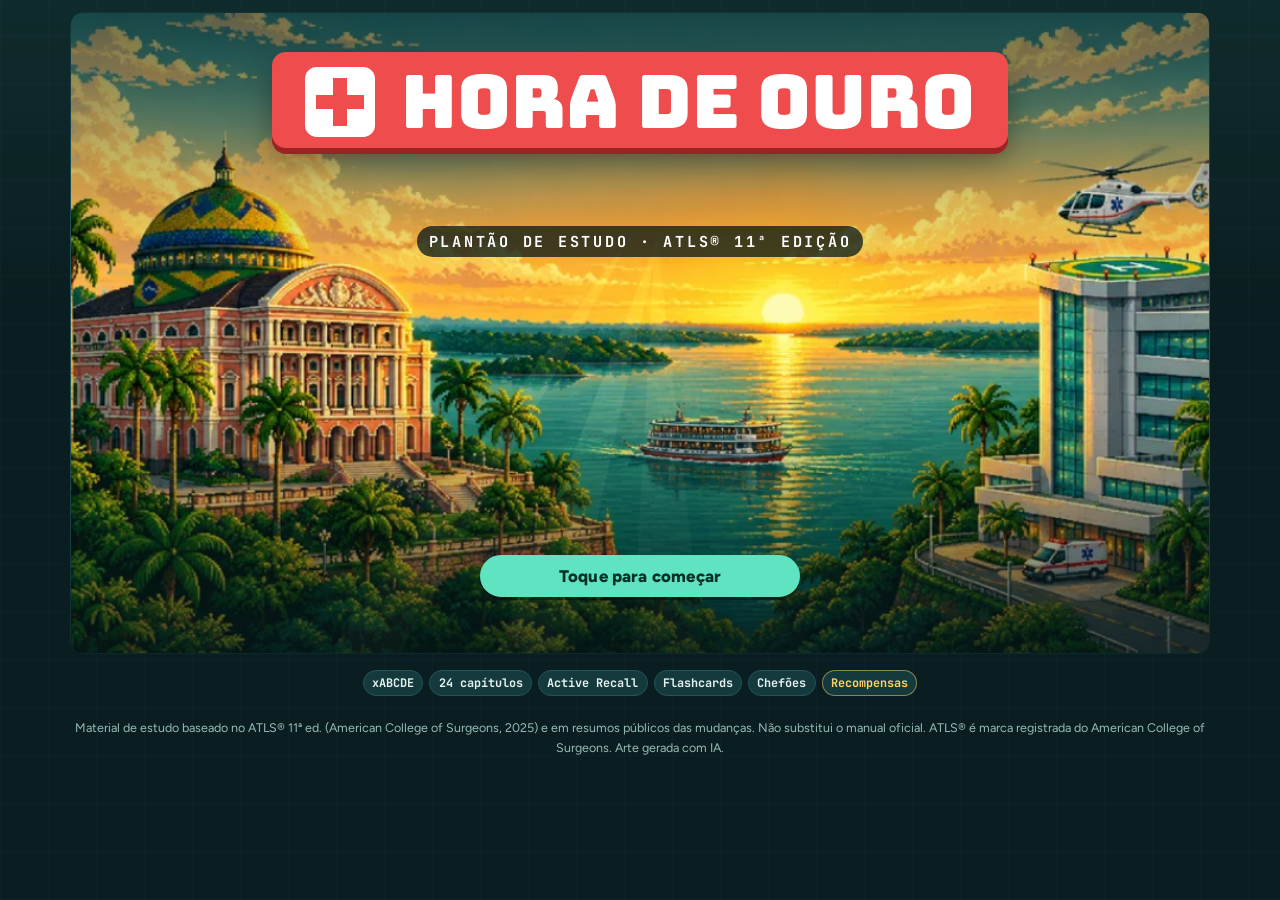
==== commit 6a437140: "feat: rebrand as hora de ouro with rewards, skins and fatalities New visual identity based on hospit" ====
--- a/index.html
+++ b/index.html
@@ -3,244 +3,264 @@
 <head>
 <meta charset="utf-8">
 <meta name="viewport" content="width=device-width,initial-scale=1,viewport-fit=cover">
-<title>ATLS Quest · 11ª edição</title>
+<meta name="theme-color" content="#0a1d20">
+<title>Hora de Ouro · ATLS 11ª edição</title>
 <link rel="preconnect" href="https://fonts.googleapis.com">
 <link rel="preconnect" href="https://fonts.gstatic.com" crossorigin>
-<link rel="stylesheet" href="https://fonts.googleapis.com/css2?family=Pixelify+Sans:wght@400;600;700&family=Atkinson+Hyperlegible:ital,wght@0,400;0,700;1,400&display=swap">
-<style>
+<link rel="stylesheet" href="https://fonts.googleapis.com/css2?family=Bungee&family=Figtree:ital,wght@0,400;0,600;0,800;1,400&family=JetBrains+Mono:wght@500;700&display=swap">
+<style>/* =========================================================
+   Hora de Ouro — identidade visual
+   Conceito: sinalização hospitalar + cores da triagem.
+   ========================================================= */
 :root{
   color-scheme:dark;
-  --ink:#0a0716; --panel:#1a1238; --panel2:#271b55; --line:#4a3890;
-  --fg:#fff8ea; --muted:#c2b6ea; --gold:#ffc93c; --gold-d:#d98e0b;
-  --teal:#2ee6c5; --red:#ff4d6d; --violet:#a77bff; --pink:#ff5fa2; --sky:#4cc9ff;
-  --f-pix:"Pixelify Sans","Courier New",monospace;
-  --f-body:"Atkinson Hyperlegible",system-ui,-apple-system,"Segoe UI",sans-serif;
+  --bg:#0a1d20; --surface:#0f2a2d; --surface-2:#143a3e; --line:#21555a; --line-soft:#1a4246;
+  --text:#e8f3f0; --muted:#97bdb7; --paper:#f5f2ea; --ink:#16282b;
+  --mint:#5fe3c0; --mint-d:#25b893;
+  --red:#ef4d4d; --amber:#f6b531; --green:#34c27a; --blue:#3d8fe0;
+  --gold:#ffd166; --gold-d:#c9921a;
+  --radius:12px;
+  --f-sign:"Bungee",Impact,"Arial Black",sans-serif;
+  --f-body:"Figtree",system-ui,-apple-system,"Segoe UI",sans-serif;
+  --f-mono:"JetBrains Mono",ui-monospace,Menlo,monospace;
 }
 *{box-sizing:border-box}
 [hidden]{display:none!important}
-html,body{margin:0;background:var(--ink);color:var(--fg)}
-body{font-family:var(--f-body);font-size:16px;line-height:1.5;padding:max(12px,env(safe-area-inset-top)) max(14px,env(safe-area-inset-right)) max(40px,env(safe-area-inset-bottom)) max(14px,env(safe-area-inset-left));
-  background:radial-gradient(900px 520px at 10% -8%,rgba(255,77,109,.25),transparent 62%),
-  radial-gradient(800px 560px at 105% 30%,rgba(46,230,197,.14),transparent 60%),
-  radial-gradient(900px 600px at 50% 120%,rgba(167,123,255,.25),transparent 60%),var(--ink);
-  background-attachment:fixed;min-height:100vh}
-body::before{content:"";position:fixed;inset:0;pointer-events:none;opacity:.06;z-index:0;
-  background-image:linear-gradient(rgba(255,255,255,.6) 1px,transparent 1px),linear-gradient(90deg,rgba(255,255,255,.6) 1px,transparent 1px);background-size:4px 4px}
-#app{max-width:1120px;margin:0 auto;position:relative;z-index:1}
-h1,h2,h3,.pix{font-family:var(--f-pix);font-weight:600;letter-spacing:.02em;margin:0;text-wrap:balance}
-h2{font-size:1.45rem;background:linear-gradient(180deg,#fff6d6 10%,#ffc93c 60%,#ff8a3d);-webkit-background-clip:text;background-clip:text;color:transparent;filter:drop-shadow(2px 2px 0 #2a0f3d)}
-h3{font-size:1.1rem}
+html{font-variant-ligatures:none}
+html,body{margin:0;background:var(--bg);color:var(--text)}
+body{font-family:var(--f-body);font-size:16px;line-height:1.55;min-height:100vh;
+  padding:max(12px,env(safe-area-inset-top)) max(14px,env(safe-area-inset-right)) max(40px,env(safe-area-inset-bottom)) max(14px,env(safe-area-inset-left));
+  background:
+    linear-gradient(180deg,rgba(95,227,192,.07),transparent 320px),
+    repeating-linear-gradient(90deg,rgba(255,255,255,.018) 0 1px,transparent 1px 48px),
+    repeating-linear-gradient(0deg,rgba(255,255,255,.018) 0 1px,transparent 1px 48px),
+    var(--bg);}
+#app{max-width:1140px;margin:0 auto}
+h1,h2,h3{margin:0;text-wrap:balance}
+h2{font-family:var(--f-sign);font-weight:400;font-size:clamp(1.15rem,3.4vw,1.6rem);letter-spacing:.01em;color:var(--text)}
+h3{font-family:var(--f-body);font-weight:800;font-size:1.12rem}
 p{margin:0}
-.screen{display:grid;gap:14px}
-button{font-family:var(--f-pix);font-size:1rem;font-weight:600;color:var(--fg);cursor:pointer;text-align:center;
-  background:linear-gradient(180deg,#3a2c80 0%,#2a1f5e 55%,#22184d 100%);border:2px solid;border-color:#6b56c9 #4c3b94 #1a1240 #4c3b94;border-bottom-width:4px;
-  border-radius:6px;padding:.5em 1em;box-shadow:inset 0 2px 0 rgba(255,255,255,.16);transition:transform .08s,box-shadow .15s}
-button:hover{border-color:var(--gold);box-shadow:inset 0 2px 0 rgba(255,255,255,.2),0 0 14px rgba(255,201,60,.4)}
-button:active{transform:translateY(2px);border-bottom-width:2px}
-button:focus-visible,textarea:focus-visible,select:focus-visible,input:focus-visible{outline:3px solid var(--gold);outline-offset:2px}
+.screen{display:grid;gap:16px}
+.muted{color:var(--muted)}
+.mono{font-family:var(--f-mono)}
+.row{display:flex;flex-wrap:wrap;gap:10px;align-items:center}
+
+/* ---------- botões: placas de sinalização ---------- */
+button{font-family:var(--f-body);font-weight:800;font-size:.98rem;letter-spacing:.01em;color:var(--text);cursor:pointer;
+  background:var(--surface-2);border:2px solid var(--line);border-radius:999px;padding:.55em 1.15em;
+  box-shadow:0 3px 0 rgba(0,0,0,.35);transition:transform .08s,background .15s,border-color .15s}
+button:hover{border-color:var(--mint)}
+button:active{transform:translateY(2px);box-shadow:0 1px 0 rgba(0,0,0,.35)}
+button:focus-visible,textarea:focus-visible,select:focus-visible,input:focus-visible,[tabindex]:focus-visible{outline:3px solid var(--amber);outline-offset:2px}
 button:disabled{opacity:.45;cursor:not-allowed}
-.btn-gold{background:linear-gradient(180deg,#fff0a8 0%,#ffc93c 45%,#f29a1c 100%);color:#2a1400;border-color:#fff6d0 #d98e0b #8a5300 #d98e0b}
-.btn-teal{background:linear-gradient(180deg,#3ff5d6 0%,#14b89c 100%);color:#04241f;border-color:#b5fff1 #0e8c76 #075446 #0e8c76}
-.btn-red{background:linear-gradient(180deg,#ff7d93 0%,#e0294d 100%);color:#2a0010;border-color:#ffc2cd #a8173a #6e0b25 #a8173a}
-.row{display:flex;flex-wrap:wrap;gap:10px;align-items:center}
-.muted{color:var(--muted)}
-.tag{font-family:var(--f-pix);font-size:.78rem;letter-spacing:.06em;text-transform:uppercase;color:var(--sky)}
-.panel{background:var(--panel);border:2px solid var(--line);border-radius:8px;padding:14px;min-width:0}
+.btn-primary{background:var(--mint);border-color:var(--mint);color:#06302a}
+.btn-primary:hover{background:#7befd0;border-color:#7befd0}
+.btn-red{background:var(--red);border-color:var(--red);color:#fff}
+.btn-green{background:var(--green);border-color:var(--green);color:#03240f}
+.btn-gold{background:linear-gradient(180deg,#ffe39a,var(--gold));border-color:var(--gold);color:#3a2700}
+.btn-ghost{background:transparent}
+.btn-sm{font-size:.82rem;padding:.35em .85em}
+
+/* ---------- cartões ---------- */
+.panel{background:var(--surface);border:1px solid var(--line-soft);border-radius:var(--radius);padding:16px;min-width:0}
+.chip{display:inline-flex;align-items:center;gap:6px;font-family:var(--f-mono);font-weight:700;font-size:.74rem;padding:.25em .7em;border-radius:999px;background:var(--surface-2);border:1px solid var(--line);white-space:nowrap}
+.chip.ok{color:var(--green);border-color:rgba(52,194,122,.5)}
+.chip.gold{color:var(--gold);border-color:rgba(255,209,102,.5)}
+.eyebrow{font-family:var(--f-mono);font-weight:700;font-size:.72rem;letter-spacing:.12em;text-transform:uppercase;color:var(--mint)}
+.bar{height:10px;background:#071416;border-radius:999px;overflow:hidden;border:1px solid var(--line-soft)}
+.bar>i{display:block;height:100%;width:0;background:var(--mint);border-radius:999px;transition:width .4s}
 .topbar{display:flex;flex-wrap:wrap;gap:10px;align-items:center;justify-content:space-between}
-.bar{height:12px;background:#0b0a12;border:2px solid var(--line);border-radius:3px;overflow:hidden}
-.bar>i{display:block;height:100%;background:var(--teal);transition:width .4s;width:0}
-canvas.px{display:block;width:100%;height:auto;image-rendering:pixelated;image-rendering:crisp-edges;background:#000;border-radius:4px;
-  box-shadow:0 0 0 3px #0b0820,0 0 0 5px var(--line),0 14px 40px rgba(255,77,109,.25)}
-.chip{font-family:var(--f-pix);font-size:.75rem;padding:.1em .5em;border-radius:3px;background:#0b0a12;border:1px solid var(--line);white-space:nowrap}
-.chip.ok{color:var(--teal);border-color:var(--teal)}
-.chip.gold{color:var(--gold);border-color:var(--gold)}
-
-/* título */
-.stage{position:relative}
-.title-over{position:absolute;inset:0;display:grid;grid-template-rows:auto 1fr auto;justify-items:center;padding:4% 4% 6%;pointer-events:none}
-.logo{font-family:var(--f-pix);font-weight:700;text-align:center;line-height:.95;pointer-events:none}
-.logo .l1{display:block;font-size:clamp(2.2rem,9vw,5rem);background:linear-gradient(180deg,#fff6d6 10%,#ffc93c 55%,#ff4d6d);-webkit-background-clip:text;background-clip:text;color:transparent;filter:drop-shadow(3px 3px 0 #2a0f3d)}
-.logo .l2{display:block;font-size:clamp(.75rem,2.6vw,1.2rem);color:var(--teal);letter-spacing:.2em;margin-top:6px;text-shadow:2px 2px 0 #000}
+canvas.art{display:block;width:100%;height:auto;border-radius:var(--radius);background:#000;border:1px solid var(--line)}
+
+/* ---------- título ---------- */
+.stage{position:relative;overflow:hidden;border-radius:var(--radius)}
+.title-over{position:absolute;inset:0;display:grid;grid-template-rows:auto 1fr auto;justify-items:center;padding:3.5% 4% 5%;pointer-events:none;
+  background:linear-gradient(180deg,rgba(6,22,25,.55),rgba(6,22,25,0) 40%,rgba(6,22,25,0) 60%,rgba(6,22,25,.7))}
+.logo{text-align:center;display:grid;justify-items:center;gap:8px}
+.logo .sign{display:inline-flex;align-items:center;gap:.35em;font-family:var(--f-sign);font-size:clamp(1.9rem,8.4vw,4.6rem);line-height:1;color:#fff;
+  background:var(--red);padding:.18em .45em .12em;border-radius:14px;box-shadow:0 6px 0 #9b2323,0 14px 30px rgba(0,0,0,.35)}
+.logo .sign .cross{display:inline-grid;place-items:center;width:.95em;height:.95em;background:#fff;border-radius:.16em;position:relative}
+.logo .sign .cross::before,.logo .sign .cross::after{content:"";position:absolute;background:var(--red)}
+.logo .sign .cross::before{width:.2em;height:.66em}.logo .sign .cross::after{width:.66em;height:.2em}
+.logo .sub{font-family:var(--f-mono);font-weight:700;font-size:clamp(.7rem,2.2vw,.95rem);letter-spacing:.18em;color:#fff;background:rgba(6,22,25,.75);padding:4px 12px;border-radius:999px}
+.ecg{width:min(520px,80%);height:auto;margin-top:2px}
+.ecg path{fill:none;stroke:var(--mint);stroke-width:3;stroke-linecap:round;stroke-linejoin:round;stroke-dasharray:900;stroke-dashoffset:900;animation:ecg 2.6s linear infinite;filter:drop-shadow(0 0 6px rgba(95,227,192,.8))}
+@keyframes ecg{to{stroke-dashoffset:0}}
 #title-menu{display:grid;gap:8px;width:min(320px,86%);pointer-events:auto;align-self:end}
-#title-menu button{font-size:clamp(.85rem,2.4vw,1.1rem);padding:.45em .8em}
-#title-menu button:not(.btn-gold){background:rgba(27,20,66,.88)}
-#press{animation:blink 1.1s steps(2) infinite}
-@keyframes blink{50%{opacity:.25}}
-
-/* seleção */
-.select-ui{display:grid;grid-template-columns:minmax(0,1fr) minmax(0,1.4fr);gap:14px}
+#title-menu button{font-size:clamp(.9rem,2.4vw,1.05rem)}
+.title-tags{display:flex;flex-wrap:wrap;justify-content:center;gap:6px}
+
+/* ---------- seleção ---------- */
+.select-ui{display:grid;grid-template-columns:minmax(0,1fr) minmax(0,1.5fr);gap:16px}
 .slots{display:grid;grid-template-columns:1fr 1fr;gap:12px;align-content:start}
-.slot{display:grid;justify-items:center;gap:6px;padding:12px 8px;background:var(--panel2);border:3px solid var(--line);border-radius:8px}
-.slot[aria-pressed="true"]{border-color:var(--gold);box-shadow:0 0 0 3px rgba(242,193,78,.25),inset 0 0 24px rgba(242,193,78,.12)}
-.slot canvas{width:84px;height:auto;image-rendering:pixelated}
-.detail{display:grid;grid-template-columns:minmax(0,150px) minmax(0,1fr);gap:16px;align-items:start}
-.detail canvas{width:100%;image-rendering:pixelated;background:linear-gradient(#3a1d40,#140f24);border:3px solid var(--gold-d);border-radius:6px}
+.slot{display:grid;justify-items:center;gap:8px;padding:14px 8px;border-radius:var(--radius);background:var(--surface)}
+.slot[aria-pressed="true"]{border-color:var(--mint);box-shadow:0 0 0 3px rgba(95,227,192,.25)}
+.slot img{width:96px;height:96px;border-radius:50%;object-fit:cover;border:3px solid var(--line)}
+.slot[aria-pressed="true"] img{border-color:var(--mint)}
+.detail{display:grid;grid-template-columns:minmax(0,200px) minmax(0,1fr);gap:18px;align-items:start}
+.hero-show{border-radius:var(--radius);overflow:hidden;aspect-ratio:3/4;display:grid;place-items:end center;
+  background:radial-gradient(circle at 50% 75%,rgba(95,227,192,.35),transparent 60%),linear-gradient(180deg,#123b3f,#0a2124)}
+.hero-show img{height:92%;width:auto;animation:breathe 2.4s ease-in-out infinite;transform-origin:50% 100%}
+@keyframes breathe{50%{transform:scaleY(1.02)}}
 .stat{display:grid;grid-template-columns:100px 1fr;gap:8px;align-items:center;font-size:.9rem}
-.stat .bar>i{background:var(--gold)}
-
-/* cutscene */
-.dialog{background:#000;border:4px solid #f3eee2;padding:14px 16px;min-height:6.6em;font-family:var(--f-pix);font-size:clamp(1rem,2.4vw,1.2rem);line-height:1.45;position:relative;display:flex;gap:14px;align-items:flex-start;cursor:pointer;box-shadow:6px 6px 0 #000}
-.dialog canvas{flex:none;width:clamp(60px,13vw,96px);image-rendering:pixelated;border:3px solid #f3eee2;background:#16121c}
-.dialog .who{color:var(--gold);display:block}
-.dialog .next{position:absolute;right:12px;bottom:6px;animation:blink .8s steps(2) infinite;color:var(--gold)}
-
-/* mapa */
-.map-ui{display:grid;grid-template-columns:minmax(0,1.6fr) minmax(0,1fr);gap:14px;align-items:start}
-.hud-top{display:flex;flex-wrap:wrap;gap:8px}
-.trail{margin-top:4px}
-.trail h3{font-size:.95rem;color:var(--muted);margin:14px 0 8px;display:flex;gap:8px;align-items:center}
-.trail h3::after{content:"";flex:1;height:2px;background:linear-gradient(90deg,var(--line),transparent)}
-.nodes{display:grid;grid-template-columns:repeat(auto-fill,minmax(150px,1fr));gap:8px}
-.node{display:grid;grid-template-columns:auto 1fr;gap:8px;align-items:center;text-align:left;padding:.5em .6em;font-size:.82rem;line-height:1.2;min-height:64px}
-.node canvas{width:40px;height:40px;image-rendering:pixelated;background:#0b0a12;border-radius:4px;border:2px solid var(--line)}
-.node>span{min-width:0;overflow-wrap:anywhere;hyphens:auto}
-.node .num{font-size:.7rem;color:var(--sky);display:block}
-.node .stars{color:var(--gold);font-size:.8rem;letter-spacing:1px;display:block;margin-top:2px}
-.node[aria-current="true"]{border-color:var(--gold);box-shadow:0 0 0 2px rgba(255,201,60,.35)}
-.node.done canvas{border-color:var(--teal)}
-.node.final{grid-column:1/-1;background:linear-gradient(180deg,#5a1630,#2a0b1e);border-color:#ff7d93 #a8173a #6e0b25 #a8173a}
+.stat .bar>i{background:var(--amber)}
+
+/* ---------- cutscene ---------- */
+.dialog{background:var(--paper);color:var(--ink);border-radius:var(--radius);padding:14px 16px;min-height:6.4em;font-size:clamp(1rem,2.4vw,1.12rem);font-weight:600;line-height:1.45;position:relative;display:flex;gap:14px;align-items:flex-start;cursor:pointer;border-left:8px solid var(--mint)}
+.dialog img.dlg-face{flex:none;width:clamp(64px,14vw,100px);height:auto;border-radius:50%;border:3px solid var(--mint-d)}
+.dialog .who{display:block;font-family:var(--f-mono);font-weight:700;font-size:.78rem;letter-spacing:.12em;text-transform:uppercase;color:#0e6b58;margin-bottom:2px}
+.dialog .next{position:absolute;right:14px;bottom:8px;color:var(--mint-d);animation:blink .9s steps(2) infinite}
+@keyframes blink{50%{opacity:.2}}
+
+/* ---------- mapa: quadro de leitos ---------- */
+.map-ui{display:grid;grid-template-columns:minmax(0,1.6fr) minmax(0,1fr);gap:16px;align-items:start}
+.hud-top{display:flex;flex-wrap:wrap;gap:8px;align-items:center}
+.rank{font-family:var(--f-sign);font-size:.95rem;color:var(--gold);margin-right:4px}
+.board h3{display:flex;flex-wrap:wrap;align-items:baseline;gap:4px 10px;margin:18px 0 10px;font-size:1rem}
+.board h3 .sec{font-family:var(--f-sign);font-weight:400;font-size:.9rem;padding:.15em .6em;border-radius:6px;color:#fff}
+.board h3 small{font-weight:600;color:var(--muted);font-size:.85rem}
+.beds{display:grid;grid-template-columns:repeat(auto-fill,minmax(230px,1fr));gap:10px}
+.bed{display:grid;grid-template-columns:56px 1fr;gap:10px;align-items:center;text-align:left;border-radius:10px;padding:10px 12px 10px 14px;min-height:76px;position:relative;overflow:hidden;background:var(--surface);border:1px solid var(--line-soft);font-weight:600}
+.bed::before{content:"";position:absolute;left:0;top:0;bottom:0;width:6px;background:var(--tri,var(--mint))}
+.bed .ico{width:56px;height:56px;border-radius:10px;display:grid;place-items:center;background:#0a2023;overflow:hidden}
+.bed .ico img{max-width:90%;max-height:90%}
+.bed.locked .ico img{filter:grayscale(1) brightness(.35)}
+.bed .lbl{font-family:var(--f-mono);font-weight:700;font-size:.7rem;letter-spacing:.08em;color:var(--muted);display:block}
+.bed .ttl{display:block;font-weight:800;font-size:.9rem;line-height:1.25;color:var(--text)}
+.vitals{display:flex;gap:4px;margin-top:5px}
+.vitals i{width:18px;height:6px;border-radius:3px;background:#0a2023;border:1px solid var(--line)}
+.vitals i.on{background:var(--gold);border-color:var(--gold)}
+.bed[aria-current="true"]{border-color:var(--mint);box-shadow:0 0 0 2px rgba(95,227,192,.35)}
+.bed.final{grid-column:1/-1;background:linear-gradient(90deg,#3b2a05,#1a2a1e);--tri:var(--gold)}
 .dock{position:sticky;top:12px;display:grid;gap:10px}
-.dock canvas{width:100%;image-rendering:pixelated;background:linear-gradient(#2a1238,#0d0a1a);border:3px solid var(--line);border-radius:6px}
-.phase{display:flex;justify-content:space-between;align-items:center;gap:8px;text-align:left}
-.phase small{font-family:var(--f-body);font-weight:400;color:var(--muted);display:block;font-size:.78rem}
-
-/* recall */
-.recall-ui{display:grid;grid-template-columns:minmax(0,1.15fr) minmax(0,1fr);gap:14px;align-items:start}
-.balloon{position:relative;background:#fbf7ec;color:#1d1a24;border:3px solid #000;border-radius:12px;padding:16px 18px;max-height:74vh;overflow:auto;box-shadow:4px 4px 0 #000}
-.balloon h4{font-family:var(--f-pix);font-size:1.05rem;margin:1.1em 0 .3em;color:#a0153e}
-.balloon section:first-child h4{margin-top:0}
-.balloon p,.balloon li{font-size:.95rem}
-.balloon ul{padding-left:1.2em;margin:.3em 0}
-.balloon p+p{margin-top:.45em}
-.balloon section{scroll-margin-top:12px;border-radius:6px;transition:background .6s;padding:2px 4px}
-.balloon section.flash{background:#ffe9a8}
-.balloon.hidden-text section{filter:blur(6px);user-select:none}
-.balloon .mais,.balloon .pega{margin-top:.6em;padding:7px 10px;border-left:4px solid #0e8c76;background:#dcf7f0;border-radius:4px;font-size:.92rem}
-.balloon .pega{border-left-color:#c26a00;background:#fff0cc}
-.balloon table{border-collapse:collapse;font-size:.88rem;margin:.4em 0}
-.balloon td,.balloon th{border:1px solid #c9c2b0;padding:3px 6px}
+.dock canvas{width:100%;border-radius:10px;background:#000}
+.phase{display:flex;justify-content:space-between;align-items:center;gap:8px;text-align:left;border-radius:10px;padding:.7em 1em}
+.phase small{display:block;font-weight:500;color:var(--muted);font-size:.8rem}
+.phase.btn-red small{color:#ffe0e0}
+
+/* ---------- active recall: prontuário ---------- */
+.recall-ui{display:grid;grid-template-columns:minmax(0,1.25fr) minmax(0,1fr);gap:16px;align-items:start}
+.chart{position:relative;background:var(--paper);color:var(--ink);border-radius:var(--radius);padding:30px 22px 20px;max-height:76vh;overflow:auto;box-shadow:0 10px 30px rgba(0,0,0,.3)}
+.chart::before{content:"PRONTUÁRIO DE ESTUDO";position:sticky;top:-30px;display:block;margin:-30px -22px 14px;padding:8px 22px;background:#e7e2d4;border-bottom:2px dashed #c8c0ac;font-family:var(--f-mono);font-weight:700;font-size:.72rem;letter-spacing:.14em;color:#6b5f45;z-index:1}
+.chart h4{font-family:var(--f-body);font-weight:800;font-size:1.12rem;margin:1.4em 0 .4em;color:#0e5e4e;display:flex;gap:8px;align-items:center}
+.chart h4::before{content:"";width:10px;height:10px;border-radius:2px;background:var(--red);flex:none}
+.chart section:first-child h4{margin-top:0}
+.chart p,.chart li{font-size:.98rem}
+.chart p+p{margin-top:.5em}
+.chart ul{padding-left:1.2em;margin:.45em 0}
+.chart li{margin:.2em 0}
+.chart section{scroll-margin-top:40px;border-radius:8px;transition:background .6s;padding:2px 6px}
+.chart section.flash{background:#fff1bd}
+.chart.hidden-text section{filter:blur(7px);user-select:none}
+.chart .mais,.chart .pega,.chart .caso{margin-top:.7em;padding:9px 12px;border-radius:8px;font-size:.94rem}
+.chart .mais{background:#dcf5ec;border-left:5px solid #1f9e7c}
+.chart .pega{background:#fff0cf;border-left:5px solid #d48a0b}
+.chart .caso{background:#e7f0fb;border-left:5px solid var(--blue)}
+.chart .caso::before{content:"CASO CLÍNICO";display:block;font-family:var(--f-mono);font-weight:700;font-size:.68rem;letter-spacing:.12em;color:#245f9e;margin-bottom:3px}
+.chart table{border-collapse:collapse;font-size:.9rem;margin:.5em 0}
+.chart td,.chart th{border:1px solid #cfc7b2;padding:4px 7px}
 .qlist{display:grid;gap:10px}
-.qcard{background:var(--panel);border:2px solid var(--line);border-radius:8px;padding:12px;display:grid;gap:8px;min-width:0}
-.qcard.right{border-color:var(--teal)} .qcard.wrong{border-color:var(--red)}
-.qcard textarea{width:100%;min-height:3.2em;resize:vertical;background:#0f0d17;color:var(--fg);border:2px solid var(--line);border-radius:6px;padding:8px;font:inherit;font-size:.95rem}
-.qcard .ans{background:#13261f;border-left:4px solid var(--teal);padding:8px 10px;border-radius:4px;font-size:.95rem}
-.qcard .row button{font-size:.82rem;padding:.35em .7em}
-
-/* flashcards */
-.cards-ui{display:grid;gap:14px;max-width:720px;margin:0 auto;width:100%}
+.qcard{background:var(--surface);border:1px solid var(--line-soft);border-left:5px solid var(--line);border-radius:10px;padding:12px 14px;display:grid;gap:8px;min-width:0}
+.qcard.right{border-left-color:var(--green)}.qcard.wrong{border-left-color:var(--red)}
+.qcard textarea{width:100%;min-height:3.2em;resize:vertical;background:#081719;color:var(--text);border:1px solid var(--line);border-radius:8px;padding:8px;font:inherit;font-size:.95rem}
+.qcard .ans{background:#0d3a33;border-radius:8px;padding:8px 12px;font-size:.95rem}
+
+/* ---------- flashcards ---------- */
+.cards-ui{display:grid;gap:14px;max-width:740px;margin:0 auto;width:100%}
 .flip{perspective:1200px}
-.card{position:relative;min-height:240px;transform-style:preserve-3d;transition:transform .45s;cursor:pointer}
+.card{position:relative;min-height:250px;transform-style:preserve-3d;transition:transform .45s;cursor:pointer}
 .card.flipped{transform:rotateY(180deg)}
-.face{position:absolute;inset:0;backface-visibility:hidden;-webkit-backface-visibility:hidden;display:grid;place-items:center;text-align:center;padding:30px 22px 22px;border-radius:12px;border:3px solid var(--line);font-size:clamp(1.02rem,2.6vw,1.3rem)}
-.face.front{background:var(--panel2)}
-.face.back{background:#14271f;border-color:var(--teal);transform:rotateY(180deg)}
-.face .corner{position:absolute;top:10px;left:14px}
+.card .side{position:absolute;inset:0;backface-visibility:hidden;-webkit-backface-visibility:hidden;display:grid;place-items:center;text-align:center;padding:34px 24px 24px;border-radius:16px;font-size:clamp(1.05rem,2.6vw,1.3rem);font-weight:700}
+.card .front{background:var(--paper);color:var(--ink);border-top:10px solid var(--blue)}
+.card .back{background:#0f3d35;color:var(--text);border-top:10px solid var(--green);transform:rotateY(180deg)}
+.card .corner{position:absolute;top:12px;left:16px}
 .dots{display:inline-flex;gap:5px}
-.dots i{width:12px;height:12px;border:2px solid var(--gold);border-radius:2px}
-.dots i.on{background:var(--gold)}
+.dots i{width:14px;height:14px;border-radius:50%;border:2px solid var(--amber)}
+.dots i.on{background:var(--amber)}
 .deck-grid{display:grid;grid-template-columns:repeat(auto-fill,minmax(26px,1fr));gap:5px}
-.deck-grid span{height:20px;border-radius:3px;background:#0b0a12;border:2px solid var(--line)}
-.deck-grid span.s1{background:#4a3a14}.deck-grid span.s2{background:#8a6a1c}.deck-grid span.s3{background:var(--gold);border-color:#fff3c4}
-.deck-grid span.cur{outline:2px solid var(--teal);outline-offset:1px}
-
-/* batalha */
-.arena{position:relative;width:100%;max-width:760px;margin:0 auto}
-#s-battle .qbox,#s-battle .qz-prog{width:100%;max-width:900px;margin:0 auto}
-.arena.shake{animation:shake .35s}
-@keyframes shake{20%{transform:translate(-6px,2px)}40%{transform:translate(5px,-3px)}60%{transform:translate(-4px,3px)}80%{transform:translate(3px,-1px)}}
-.hud{position:absolute;inset:0;pointer-events:none;font-family:var(--f-pix)}
-.hp{position:absolute;background:rgba(16,14,24,.88);border:2px solid #f3eee2;border-radius:6px;padding:5px 10px;width:min(44%,260px);font-size:clamp(.7rem,1.8vw,.95rem)}
-.hp .bar{height:10px;margin-top:3px}
-.hp.boss{top:4%;left:3%}.hp.hero{bottom:6%;right:3%}
-.hp.boss .bar>i{background:var(--red)}
-.hearts{color:var(--red);letter-spacing:2px}
+.deck-grid span{height:20px;border-radius:5px;background:#0a2023;border:1px solid var(--line)}
+.deck-grid span.s1{background:#6b4f12}.deck-grid span.s2{background:#a77a17}.deck-grid span.s3{background:var(--amber);border-color:#ffe2a3}
+.deck-grid span.cur{outline:2px solid var(--mint);outline-offset:1px}
+
+/* ---------- batalha ---------- */
+.arena{position:relative;width:100%;max-width:800px;margin:0 auto}
+.hud{position:absolute;inset:0;pointer-events:none}
+.vbox{position:absolute;top:3.5%;width:min(42%,270px);background:rgba(4,16,18,.88);border:1px solid #2f7d74;border-radius:10px;padding:6px 10px;font-family:var(--f-mono);font-size:clamp(.66rem,1.7vw,.82rem);color:#bff5e6}
+.vbox .lbl{display:flex;justify-content:space-between;gap:6px;font-weight:700}
+.vbox .bar{height:8px;margin-top:4px}
+.vbox.boss{right:3%}.vbox.hero{left:3%}
+.vbox.boss .bar>i{background:linear-gradient(90deg,var(--red),#ff8a5c)}
+.hearts{color:var(--red);letter-spacing:2px;font-size:1.05em}
+.perk{color:var(--gold);font-size:.9em}
 #floats{position:absolute;inset:0;pointer-events:none}
-.dmg{position:absolute;font-family:var(--f-pix);font-weight:700;font-size:clamp(1.2rem,4vw,2rem);text-shadow:2px 2px 0 #000;animation:float 1s ease-out forwards}
+.dmg{position:absolute;font-family:var(--f-sign);font-size:clamp(1.1rem,3.8vw,1.9rem);text-shadow:0 3px 0 rgba(0,0,0,.6);animation:float 1s ease-out forwards;white-space:nowrap}
 @keyframes float{from{transform:translateY(0);opacity:1}to{transform:translateY(-50px);opacity:0}}
-.qbox{display:grid;gap:10px}
-.qbox .q{font-size:1.02rem}
+.qbox{display:grid;gap:12px;width:100%;max-width:920px;margin:0 auto}
+.qbox .q{font-size:1.05rem;font-weight:600}
 .opts{display:grid;grid-template-columns:1fr 1fr;gap:8px}
-.opts button{font-family:var(--f-body);font-weight:700;text-align:left;font-size:.95rem;display:flex;gap:8px;align-items:flex-start}
-.opts button b{font-family:var(--f-pix);color:var(--gold);flex:none}
-.opts button:disabled{opacity:.5}.opts button.right,.opts button.wrong{opacity:1!important}
-.opts button.right{background:linear-gradient(180deg,#25715f,#1a4d44);border-color:var(--teal)}
-.opts button.wrong{background:linear-gradient(180deg,#7a2232,#4a1e22);border-color:var(--red)}
-.explain{background:#0f0d17;border-left:4px solid var(--violet);padding:10px 12px;border-radius:4px}
-.explain .tag{display:block;margin-top:4px}
-.qz-prog{display:flex;gap:3px}
-.qz-prog i{flex:1;height:6px;background:var(--line);border-radius:1px}
-.qz-prog i.r{background:var(--teal)}.qz-prog i.w{background:var(--red)}.qz-prog i.c{background:var(--gold)}
-.result-grid{display:grid;grid-template-columns:repeat(auto-fill,minmax(200px,1fr));gap:6px;font-size:.88rem}
-.result-grid div{background:#0f0d17;border:1px solid var(--line);border-radius:4px;padding:6px 8px;display:flex;justify-content:space-between;gap:8px}
-
-/* modal / toast */
-.modal{position:fixed;inset:0;background:rgba(5,4,10,.78);display:grid;place-items:center;padding:16px;z-index:20}
+.opts button{text-align:left;border-radius:10px;font-weight:600;display:flex;gap:10px;align-items:flex-start;padding:.65em .9em}
+.opts button b{font-family:var(--f-mono);color:var(--amber);flex:none}
+.opts button:disabled{opacity:.5}
+.opts button.right,.opts button.wrong{opacity:1!important}
+.opts button.right{background:#11513f;border-color:var(--green)}
+.opts button.wrong{background:#5a1f22;border-color:var(--red)}
+.explain{background:var(--paper);color:var(--ink);border-radius:10px;padding:12px 14px;border-left:6px solid var(--blue);font-size:.98rem}
+.explain .verdict{font-family:var(--f-sign);font-size:1rem;display:block;margin-bottom:4px}
+.explain.ok{border-left-color:var(--green)}.explain.ok .verdict{color:#16804a}
+.explain.no{border-left-color:var(--red)}.explain.no .verdict{color:#c0272d}
+.prog{display:flex;gap:3px;max-width:920px;margin:0 auto;width:100%}
+.prog i{flex:1;height:6px;background:var(--line);border-radius:3px}
+.prog i.r{background:var(--green)}.prog i.w{background:var(--red)}.prog i.c{background:var(--amber)}
+.result-grid{display:grid;grid-template-columns:repeat(auto-fill,minmax(220px,1fr));gap:6px;font-size:.88rem}
+.result-grid div{background:#0a2023;border:1px solid var(--line);border-radius:8px;padding:6px 10px;display:flex;justify-content:space-between;gap:8px}
+
+/* ---------- armário (recompensas) ---------- */
+.locker{display:grid;gap:16px}
+.locker-grid{display:grid;grid-template-columns:repeat(auto-fill,minmax(200px,1fr));gap:10px}
+.loot{display:grid;grid-template-rows:auto auto 1fr auto;gap:6px;text-align:left;border-radius:12px;padding:12px;background:var(--surface);border:1px solid var(--line-soft);position:relative}
+.loot .pic{height:96px;display:grid;place-items:center;border-radius:10px;background:radial-gradient(circle,rgba(95,227,192,.18),transparent 70%),#0a2023}
+.loot .pic img{max-height:88px;max-width:90%}
+.loot.locked .pic img{filter:grayscale(1) brightness(.3)}
+.loot .name{font-weight:800}
+.loot .desc{font-size:.84rem;color:var(--muted)}
+.loot .req{font-family:var(--f-mono);font-size:.72rem;color:var(--amber)}
+.loot.equipped{border-color:var(--gold);box-shadow:0 0 0 2px rgba(255,209,102,.35)}
+.loot .tag-eq{position:absolute;top:10px;right:10px}
+.loot.legend .pic{background:radial-gradient(circle,rgba(255,209,102,.35),transparent 70%),#1f1a08}
+.medals{display:grid;grid-template-columns:repeat(auto-fill,minmax(240px,1fr));gap:8px}
+.medal{display:grid;grid-template-columns:44px 1fr;gap:10px;align-items:center;padding:10px;border-radius:10px;background:var(--surface);border:1px solid var(--line-soft)}
+.medal .m{width:44px;height:44px;border-radius:50%;display:grid;place-items:center;font-size:1.3rem;background:#0a2023;border:2px solid var(--line)}
+.medal.got .m{background:radial-gradient(circle at 35% 30%,#fff3c4,var(--gold) 55%,var(--gold-d));border-color:#fff3c4}
+.medal:not(.got){opacity:.6}
+.medal b{display:block;font-size:.92rem}.medal small{color:var(--muted);font-size:.8rem}
+
+/* ---------- modal, toast, prêmio ---------- */
+.modal{position:fixed;inset:0;background:rgba(3,12,14,.8);display:grid;place-items:center;padding:16px;z-index:20}
 .modal .panel{width:min(460px,100%);display:grid;gap:12px;max-height:90vh;overflow:auto}
 .set-row{display:flex;justify-content:space-between;align-items:center;gap:12px;flex-wrap:wrap}
-input[type=range],input[type=checkbox]{accent-color:var(--gold)}
+input[type=range],input[type=checkbox]{accent-color:var(--mint)}
 input[type=checkbox]{width:20px;height:20px}
-select{font:inherit;background:var(--panel2);color:var(--fg);border:2px solid var(--line);border-radius:6px;padding:.3em .5em}
-.toast{position:fixed;left:50%;bottom:calc(20px + env(safe-area-inset-bottom,0px));transform:translateX(-50%);background:var(--gold);color:#241a05;font-family:var(--f-pix);font-weight:700;padding:10px 18px;border-radius:6px;box-shadow:4px 4px 0 #000;z-index:30;max-width:90vw;text-align:center}
-.foot{text-align:center;font-size:.78rem;color:var(--muted);margin-top:18px}
-
-@media (max-width:820px){
+select{font:inherit;background:var(--surface-2);color:var(--text);border:1px solid var(--line);border-radius:8px;padding:.3em .5em}
+.reward .panel{text-align:center;justify-items:center;border-color:var(--gold);background:radial-gradient(circle at 50% 20%,rgba(255,209,102,.25),transparent 60%),var(--surface)}
+.reward img{max-height:120px;max-width:70%;animation:pop .6s cubic-bezier(.2,1.6,.4,1)}
+@keyframes pop{from{transform:scale(.2) rotate(-12deg);opacity:0}}
+.toast{position:fixed;left:50%;bottom:calc(20px + env(safe-area-inset-bottom,0px));transform:translateX(-50%);background:var(--mint);color:#06302a;font-weight:800;padding:10px 18px;border-radius:999px;box-shadow:0 8px 24px rgba(0,0,0,.4);z-index:30;max-width:90vw;text-align:center}
+.foot{text-align:center;font-size:.78rem;color:var(--muted);margin-top:22px}
+
+@media (max-width:860px){
   .select-ui,.map-ui,.recall-ui{grid-template-columns:minmax(0,1fr)}
   .dock{position:static;order:-1}
-  .detail{grid-template-columns:minmax(0,100px) minmax(0,1fr)}
-  .balloon{max-height:55vh}
+  .detail{grid-template-columns:minmax(0,120px) minmax(0,1fr)}
+  .chart{max-height:58vh}
 }
 @media (max-width:640px){
-  .hud{position:static;display:flex;gap:8px;margin-top:8px}.hp{position:static;width:auto;flex:1;min-width:0}.hud #floats{position:absolute}
-  .nodes{grid-template-columns:repeat(auto-fill,minmax(140px,1fr))}
+  .hud{position:static;display:flex;gap:8px;margin-top:8px}
+  .vbox{position:static;width:auto;flex:1;min-width:0}
+  .hud #floats{position:absolute}
+  .beds{grid-template-columns:1fr}
 }
 @media (max-width:480px){.opts{grid-template-columns:1fr}.stat{grid-template-columns:86px 1fr}}
 @media (prefers-reduced-motion:reduce){*{animation-duration:.01ms!important;transition-duration:.01ms!important}}
-
-/* ===== v2: arte ilustrada ===== */
-html{font-variant-ligatures:none;font-feature-settings:"liga" 0,"clig" 0}
-.pix,h1,h2,h3,button,.tag,.chip,.logo{font-variant-ligatures:none}
-.num,.chip,.tag,.hp,#bh-num{font-variant-numeric:tabular-nums}
-canvas.art{display:block;width:100%;height:auto;border-radius:6px;background:#000;
-  box-shadow:0 0 0 3px #0b0820,0 0 0 5px var(--line),0 14px 40px rgba(167,123,255,.3)}
-.title-over{padding:3% 4% 5%}
-.logo .l1{font-size:clamp(2.4rem,10vw,5.6rem);filter:drop-shadow(0 4px 0 #2a0f3d) drop-shadow(0 0 18px rgba(255,140,60,.55))}
-.logo .l2{background:rgba(10,7,22,.7);padding:2px 10px;border-radius:4px}
-/* seleção */
-.slot img{width:96px;height:96px;border-radius:6px;border:2px solid var(--line);object-fit:cover}
-.detail{grid-template-columns:minmax(0,190px) minmax(0,1fr)}
-.hero-show{position:relative;border:3px solid var(--gold-d);border-radius:8px;overflow:hidden;background:radial-gradient(circle at 50% 70%,#5a2a86,#140b24 70%);aspect-ratio:3/4;display:grid;place-items:end center}
-.hero-show img{height:92%;width:auto;image-rendering:auto;animation:breathe 2.4s ease-in-out infinite;transform-origin:50% 100%}
-.hero-show .face{position:absolute;left:8px;top:8px;width:64px;height:64px;border-radius:6px;border:2px solid var(--gold);animation:none}
-@keyframes breathe{50%{transform:scaleY(1.02) translateY(-1px)}}
-/* diálogo */
-.dialog img.dlg-face{flex:none;width:clamp(64px,14vw,104px);height:auto;border:3px solid #f3eee2;background:#16121c}
-/* mapa */
-.node{grid-template-columns:52px 1fr;min-height:70px}
-.node .ico{width:52px;height:52px;border-radius:6px;background:radial-gradient(circle,#3a2470,#0b0a12 70%);border:2px solid var(--line);display:grid;place-items:center;overflow:hidden}
-.node .ico img{max-width:92%;max-height:92%;filter:drop-shadow(0 2px 0 #000)}
-.node.locked .ico img{filter:brightness(0) drop-shadow(0 0 1px #6b56c9);opacity:.7}
-.node.done .ico{border-color:var(--teal)}
-.node .ttl{font-family:var(--f-body);font-weight:700;font-size:.84rem;line-height:1.2;display:block}
-.node .num{font-family:var(--f-pix);font-size:.72rem;letter-spacing:.04em}
-.trail h3 small{font-family:var(--f-body);font-weight:400;font-size:.78rem;color:var(--muted)}
-.dock canvas{background:#000}
-/* textos pequenos em fonte legível */
-.chip,.node .num,.tag{font-family:var(--f-body);font-weight:700}
-.tag{letter-spacing:.08em}
-.hp{font-family:var(--f-body);font-weight:700}
-.toast{font-family:var(--f-body)}
-.hero-show .face{display:none}
-.node>span{hyphens:manual;overflow-wrap:break-word}
-.trail h3{flex-wrap:wrap;row-gap:2px}
-.trail h3 small{flex-basis:100%;order:3}
-.trail h3::after{order:2}
-@media (max-width:640px){.nodes{grid-template-columns:1fr}}
-.hp.boss{left:auto;right:3%}.hp.hero{bottom:auto;top:4%;right:auto;left:3%}
-.opts button b{font-family:var(--f-body);font-weight:800}
-.dialog{font-family:var(--f-body);font-weight:700}
-.dialog .who{font-family:var(--f-pix)}
-.dmg{font-family:var(--f-body);font-weight:800}
-@media (max-width:640px){.hp.hero{order:-1}}
 </style>
 </head>
 <body>
@@ -249,37 +269,41 @@
 <!-- TÍTULO -->
 <section id="s-title" class="screen">
   <div class="stage">
-    <canvas id="cv-title" class="art" width="960" height="540" aria-label="Abertura: Teatro Amazonas e pronto-socorro à noite em Manaus"></canvas>
+    <canvas id="cv-title" class="art" width="960" height="540" aria-label="Abertura: amanhecer em Manaus com o Teatro Amazonas e um hospital com heliponto"></canvas>
     <div class="title-over">
-      <div class="logo"><span class="l1">ATLS QUEST</span><span class="l2">PLANTÃO DO TRAUMA · 11ª EDIÇÃO</span></div>
+      <div class="logo">
+        <span class="sign"><span class="cross" aria-hidden="true"></span>HORA DE OURO</span>
+        <svg class="ecg" viewBox="0 0 520 60" aria-hidden="true"><path d="M0 34 H150 l14 0 8 -10 8 10 h22 l8 18 12 -50 12 44 8 -12 h40 l10 -8 10 8 H520"/></svg>
+        <span class="sub">PLANTÃO DE ESTUDO · ATLS® 11ª EDIÇÃO</span>
+      </div>
       <div></div>
       <div id="title-menu">
-        <button id="btn-press" class="btn-gold"><span id="press">Toque para começar</span></button>
-        <button id="btn-new" hidden>Novo jogo</button>
-        <button id="btn-cont" hidden>Continuar</button>
+        <button id="btn-press" class="btn-primary">Toque para começar</button>
+        <button id="btn-cont" class="btn-primary" hidden>Continuar plantão</button>
+        <button id="btn-new" hidden>Escolher plantonista</button>
         <button id="btn-set" hidden>Configurações</button>
       </div>
     </div>
   </div>
-  <p class="tag" style="text-align:center">xABCDE · 24 capítulos · Active Recall · Flashcards · Chefões</p>
+  <div class="title-tags"><span class="chip">xABCDE</span><span class="chip">24 capítulos</span><span class="chip">Active Recall</span><span class="chip">Flashcards</span><span class="chip">Chefões</span><span class="chip gold">Recompensas</span></div>
 </section>
 
 <!-- SELEÇÃO -->
 <section id="s-select" class="screen" hidden>
-  <div class="topbar"><h2>Quem assume o plantão?</h2><button id="sel-back">Voltar</button></div>
+  <div class="topbar"><h2>Quem assume o plantão?</h2><button id="sel-back" class="btn-ghost">Voltar</button></div>
   <div class="select-ui">
     <div class="slots" id="slots"></div>
     <div class="panel detail">
       <div class="hero-show"><img id="d-sprite" alt=""></div>
       <div style="display:grid;gap:8px;min-width:0;align-content:start">
         <h3 id="d-name"></h3>
-        <p class="tag" id="d-origin"></p>
+        <p class="eyebrow" id="d-origin"></p>
         <p id="d-story"></p>
         <div class="stat"><span>Memória</span><div class="bar"><i id="st0"></i></div></div>
         <div class="stat"><span>Raciocínio</span><div class="bar"><i id="st1"></i></div></div>
         <div class="stat"><span>Resiliência</span><div class="bar"><i id="st2"></i></div></div>
-        <p class="muted" id="d-perk" style="font-size:.88rem"></p>
-        <button id="btn-pick" class="btn-gold"></button>
+        <p class="muted" id="d-perk" style="font-size:.9rem"></p>
+        <button id="btn-pick" class="btn-primary"></button>
       </div>
     </div>
   </div>
@@ -289,34 +313,50 @@
 <section id="s-cut" class="screen" hidden>
   <canvas id="cv-cut" class="art" width="960" height="400" aria-hidden="true"></canvas>
   <div class="dialog" id="dialog" aria-live="polite"><img id="d-face2" class="dlg-face" alt="" hidden><div><span class="who" id="d-who"></span><span id="d-text"></span></div><span class="next" id="d-next" hidden>▼</span></div>
-  <div class="row" style="justify-content:space-between"><button id="cut-skip">Pular cena</button><button id="cut-next" class="btn-gold">Avançar</button></div>
+  <div class="row" style="justify-content:space-between"><button id="cut-skip" class="btn-ghost">Pular cena</button><button id="cut-next" class="btn-primary">Avançar</button></div>
 </section>
 
 <!-- MAPA -->
 <section id="s-map" class="screen" hidden>
   <div class="topbar">
-    <h2>Mapa do Plantão</h2>
-    <div class="row"><button id="map-sim">Simulado</button><button id="map-title">Menu</button><button id="map-set">Configurações</button></div>
+    <h2>Quadro de Leitos</h2>
+    <div class="row"><button id="map-locker" class="btn-gold">Armário</button><button id="map-sim">Simulado</button><button id="map-title" class="btn-ghost">Menu</button><button id="map-set" class="btn-ghost">Configurações</button></div>
   </div>
   <div class="panel hud-top" id="map-hud"></div>
   <div class="map-ui">
-    <div id="trail" class="trail"></div>
+    <div id="board" class="board"></div>
     <aside class="dock panel" id="dock"></aside>
   </div>
 </section>
 
+<!-- ARMÁRIO -->
+<section id="s-locker" class="screen" hidden>
+  <div class="topbar">
+    <div><span class="eyebrow">Recompensas</span><h2>Armário do Plantonista</h2></div>
+    <button id="lk-back" class="btn-ghost">Voltar ao quadro</button>
+  </div>
+  <div class="locker">
+    <div class="panel"><h3>Equipamento de finalização</h3><p class="muted" style="font-size:.9rem">Escolha um. Ele dá uma vantagem nas lutas e define o seu <b>fatality</b> quando o chefão cai.</p></div>
+    <div class="locker-grid" id="lk-items"></div>
+    <div class="panel"><h3>Skins de <span id="lk-hero"></span></h3><p class="muted" style="font-size:.9rem">Visual do seu plantonista nas lutas e nas cenas.</p></div>
+    <div class="locker-grid" id="lk-skins"></div>
+    <div class="panel"><h3>Medalhas</h3><p class="muted" style="font-size:.9rem" id="lk-count"></p></div>
+    <div class="medals" id="lk-medals"></div>
+  </div>
+</section>
+
 <!-- ACTIVE RECALL -->
 <section id="s-recall" class="screen" hidden>
   <div class="topbar">
-    <div><span class="tag" id="rc-tag">Fase 1 · Active Recall</span><h2 id="rc-h"></h2></div>
-    <div class="row"><button id="rc-hide">Esconder texto</button><button id="rc-back">Voltar ao mapa</button></div>
+    <div><span class="eyebrow" id="rc-tag">Fase 1 · Active Recall</span><h2 id="rc-h"></h2></div>
+    <div class="row"><button id="rc-hide">Esconder texto</button><button id="rc-back" class="btn-ghost">Voltar ao quadro</button></div>
   </div>
   <div class="panel" style="display:grid;gap:6px">
-    <p>Leia o balão. Depois responda <b>com suas palavras</b>, de preferência com o texto escondido. Confira o gabarito e marque se acertou. <b>Achar no texto</b> mostra o trecho.</p>
-    <div class="row"><span class="tag" id="rc-score"></span><div class="bar" style="flex:1;min-width:120px"><i id="rc-bar"></i></div></div>
+    <p>Leia o prontuário. Depois responda <b>com suas palavras</b>, de preferência com o texto escondido. Confira o gabarito e marque se acertou. <b>Achar no texto</b> mostra o trecho.</p>
+    <div class="row"><span class="chip" id="rc-score"></span><div class="bar" style="flex:1;min-width:120px"><i id="rc-bar"></i></div></div>
   </div>
   <div class="recall-ui">
-    <div class="balloon" id="balloon" tabindex="0" aria-label="Texto de estudo do capítulo"></div>
+    <div class="chart" id="chart" tabindex="0" aria-label="Texto de estudo do capítulo"></div>
     <div class="qlist" id="qlist"></div>
   </div>
 </section>
@@ -324,23 +364,23 @@
 <!-- FLASHCARDS -->
 <section id="s-cards" class="screen" hidden>
   <div class="topbar">
-    <div><span class="tag" id="fc-tag">Fase 2 · Flashcards</span><h2 id="fc-h"></h2></div>
-    <button id="fc-back">Voltar ao mapa</button>
+    <div><span class="eyebrow" id="fc-tag">Fase 2 · Flashcards</span><h2 id="fc-h"></h2></div>
+    <button id="fc-back" class="btn-ghost">Voltar ao quadro</button>
   </div>
   <div class="cards-ui">
     <div class="panel" style="display:grid;gap:8px">
       <p>Cada cartão precisa de <b>3 acertos seguidos</b>. Errou, volta para 0. Responda em voz alta antes de virar.</p>
-      <div class="row" style="justify-content:space-between"><span class="tag" id="fc-count"></span><button id="fc-reset" style="font-size:.78rem;padding:.25em .6em">Reiniciar baralho</button></div>
+      <div class="row" style="justify-content:space-between"><span class="chip" id="fc-count"></span><button id="fc-reset" class="btn-sm btn-ghost">Reiniciar baralho</button></div>
       <div class="deck-grid" id="deck"></div>
     </div>
     <div class="flip"><div class="card" id="card" role="button" tabindex="0" aria-label="Cartão, toque para virar">
-      <div class="face front"><span class="corner dots" id="fc-dots"></span><span id="fc-front"></span></div>
-      <div class="face back"><span id="fc-backt"></span></div>
+      <div class="side front"><span class="corner dots" id="fc-dots"></span><span id="fc-front"></span></div>
+      <div class="side back"><span id="fc-backt"></span></div>
     </div></div>
     <div class="row" style="justify-content:center">
-      <button id="fc-wrong" class="btn-red" disabled>Errei <span>(←)</span></button>
-      <button id="fc-flip" class="btn-gold">Virar <span>(espaço)</span></button>
-      <button id="fc-right" class="btn-teal" disabled>Acertei <span>(→)</span></button>
+      <button id="fc-wrong" class="btn-red" disabled>Errei (←)</button>
+      <button id="fc-flip" class="btn-primary">Virar (espaço)</button>
+      <button id="fc-right" class="btn-green" disabled>Acertei (→)</button>
     </div>
   </div>
 </section>
@@ -348,32 +388,32 @@
 <!-- BATALHA -->
 <section id="s-battle" class="screen" hidden>
   <div class="topbar">
-    <div><span class="tag" id="bt-tag">Fase 3 · Chefão</span><h2 id="bt-title"></h2></div>
-    <button id="bt-back">Fugir para o mapa</button>
+    <div><span class="eyebrow" id="bt-tag">Fase 3 · Chefão</span><h2 id="bt-title"></h2></div>
+    <button id="bt-back" class="btn-ghost">Fugir para o quadro</button>
   </div>
   <div class="arena" id="arena">
     <canvas id="cv-arena" class="art" width="960" height="540" aria-hidden="true"></canvas>
     <div class="hud">
-      <div class="hp boss"><div class="row" style="justify-content:space-between;gap:6px"><span id="bh-name"></span><span id="bh-num"></span></div><div class="bar"><i id="bh-bar" style="width:100%"></i></div></div>
-      <div class="hp hero"><div class="row" style="justify-content:space-between;gap:6px"><span id="hh-name"></span><span id="hh-combo"></span></div><span class="hearts" id="hh-hearts"></span></div>
+      <div class="vbox hero"><div class="lbl"><span id="hh-name"></span><span id="hh-combo"></span></div><div class="lbl"><span class="hearts" id="hh-hearts"></span><span class="perk" id="hh-perk"></span></div></div>
+      <div class="vbox boss"><div class="lbl"><span id="bh-name"></span><span id="bh-num"></span></div><div class="bar"><i id="bh-bar" style="width:100%"></i></div></div>
       <div id="floats"></div>
     </div>
   </div>
-  <div class="qz-prog" id="bt-prog" aria-hidden="true"></div>
+  <div class="prog" id="bt-prog" aria-hidden="true"></div>
   <div class="panel qbox" id="qbox"></div>
 </section>
 
 <!-- SIMULADO -->
 <section id="s-quiz" class="screen" hidden>
   <div class="topbar">
-    <div><span class="tag">Simulado</span><h2 id="qz-h">Simulado ATLS</h2></div>
-    <button id="qz-back">Sair para o mapa</button>
+    <div><span class="eyebrow">Simulado</span><h2 id="qz-h">Simulado ATLS</h2></div>
+    <button id="qz-back" class="btn-ghost">Sair para o quadro</button>
   </div>
-  <div class="qz-prog" id="qz-prog" aria-hidden="true"></div>
+  <div class="prog" id="qz-prog" aria-hidden="true"></div>
   <div class="panel qbox" id="qz-box"></div>
 </section>
 
-<p class="foot">Material de estudo baseado no ATLS® 11ª ed. (American College of Surgeons, 2025) e em resumos públicos das mudanças. Não substitui o manual oficial. ATLS® é marca registrada do American College of Surgeons.</p>
+<p class="foot">Material de estudo baseado no ATLS® 11ª ed. (American College of Surgeons, 2025) e em resumos públicos das mudanças. Não substitui o manual oficial. ATLS® é marca registrada do American College of Surgeons. Arte gerada com IA.</p>
 </div>
 
 <div class="modal" id="modal" hidden>
@@ -385,388 +425,1298 @@
     <div class="set-row"><label for="set-speed">Velocidade do texto</label>
       <select id="set-speed"><option value="1">Lenta</option><option value="2">Normal</option><option value="4">Rápida</option><option value="99">Instantânea</option></select></div>
     <div class="set-row"><label for="set-lock">Liberar capítulos em ordem<br><small class="muted">desligado = tudo liberado</small></label><input type="checkbox" id="set-lock"></div>
-    <div class="set-row"><span>Progresso salvo neste navegador</span><button id="set-reset" class="btn-red">Apagar progresso</button></div>
-    <button id="set-close" class="btn-gold">Fechar</button>
+    <div class="set-row"><label for="set-fx">Fatalities<br><small class="muted">animação de finalização nas lutas</small></label><input type="checkbox" id="set-fx"></div>
+    <div class="set-row"><span>Progresso salvo neste navegador</span><button id="set-reset" class="btn-red btn-sm">Apagar progresso</button></div>
+    <button id="set-close" class="btn-primary">Fechar</button>
+  </div>
+</div>
+<div class="modal reward" id="reward" hidden>
+  <div class="panel" role="dialog" aria-modal="true" aria-labelledby="rw-h">
+    <span class="eyebrow">Nova recompensa</span>
+    <img id="rw-img" alt="">
+    <h3 id="rw-h"></h3>
+    <p id="rw-desc"></p>
+    <div class="row" style="justify-content:center"><button id="rw-equip" class="btn-gold">Equipar agora</button><button id="rw-close" class="btn-primary">Continuar</button></div>
   </div>
 </div>
 <div class="toast" id="toast" hidden></div>
 
-<script>window.ATLS = (window.ATLS||[]).concat([
-/* ================= CAP 1 ================= */
-{
-  n: 1,
-  t: 'Avaliação inicial: exame primário',
-  boss: { name:'Doutor Caos', title:'o Desordenador da Sala Vermelha', color:'#ffc93c', shape:'golem' },
-  intro: 'Cinco vítimas, um pager apitando e nenhuma ordem! Vamos ver se o seu xABCDE aguenta o meu caos.',
-  text: [
-    {id:'c01-a', t:'Preparação e triagem', b:`
-<p>A avaliação inicial começa <b>antes</b> do paciente chegar: fase pré-hospitalar (coordenação com o SME, informações do evento) e fase hospitalar (sala preparada, equipe paramentada, sangue disponível, aquecedores, monitores).</p>
-<p>No pré-hospitalar, a passagem estruturada usa o <b>MIST</b>: Mecanismo, Injúrias (<i>injuries</i>, lesões), Sinais vitais, Tratamento realizado.</p>
-<p>A <b>triagem</b> ordena o atendimento conforme a gravidade e os recursos disponíveis.</p>
-<div class="mais">Novo no ATLS 11: a triagem de campo segue a diretriz nacional de 2021, com critérios <b>Vermelhos</b> e <b>Amarelos</b>, e não mais passos sequenciais.</div>`},
-    {id:'c01-b', t:'O que mudou: xABCDE', b:`
-<p>O exame primário é <b>avaliação e ressuscitação simultâneas</b>, na ordem de quem mata primeiro:</p>
-<ul><li><b>x</b> – controle da hemorragia e<b>x</b>sanguinante e<b>x</b>terna</li><li><b>A</b> – via aérea com restrição do movimento da coluna</li><li><b>B</b> – respiração e ventilação</li><li><b>C</b> – circulação</li><li><b>D</b> – disfunção neurológica (disability)</li><li><b>E</b> – exposição e controle do ambiente</li></ul>
-<div class="mais">Novo no ATLS 11: o <b>x</b> entra antes da via aérea. Sangramento externo maciço mata em minutos e se controla com as mãos e um torniquete.</div>
-<div class="pega">Pegadinha: com equipe completa os passos acontecem em paralelo. A sequência serve para priorizar, não para esperar.</div>`},
-    {id:'c01-c', t:'Ressuscitação no exame primário', b:`
-<p>No choque hemorrágico, <b>sangue e hemoderivados são preferidos</b> para a ressuscitação. Cristaloide deve ser minimizado, no máximo cerca de <b>1 L</b> como ponte até o sangue chegar.</p>
-<p>O <b>lactato</b> pode ser usado para acompanhar a resposta à ressuscitação.</p>
-<p>Paciente hipotenso que precisa de via aérea: primeiro manobras básicas de via aérea e <b>volume/sangue</b>, depois a sequência rápida (SRI). Um vasopressor temporário pode contrapor a hipotensão causada pela SRI.</p>
-<div class="mais">Novo no ATLS 11: "ressuscite antes de intubar" no paciente em choque, para evitar hipotensão e parada peri-intubação.</div>`},
-    {id:'c01-d', t:'Adjuntos ao exame primário', b:`
-<p>Adjuntos ajudam a avaliar sem atrasar a ressuscitação:</p>
-<ul><li>Monitor cardíaco, oximetria, PA, <b>capnografia (ETCO2)</b></li><li>Gasometria e lactato</li><li>Sonda urinária e gástrica, quando não contraindicadas</li><li><b>eFAST</b>, RX de tórax e de pelve em AP</li></ul>
-<p>Para localizar sangramento oculto, lembre <b>"four and the floor"</b>: tórax, abdome, pelve/retroperitônio, ossos longos e o chão (perda externa).</p>
-<div class="pega">Pegadinha: sangue no meato uretral, equimose perineal ou suspeita de lesão de uretra contraindicam a sonda vesical antes de investigar.</div>`},
-    {id:'c01-e', t:'Reavaliação, transferência e prevenção', b:`
-<p>Reavalie sempre que o paciente piorar: volte ao <b>x</b>. O exame secundário só começa quando o primário está completo e os sinais vitais tendem a normalizar.</p>
-<p>Se o hospital não tiver o recurso definitivo, decida a <b>transferência cedo</b>. Não atrase com exames que não mudam a conduta.</p>
-<div class="mais">Novo no ATLS 11: mnemônico de transferência <b>S-xABCDE-BAR</b> e os <b>3 Es</b> da prevenção (Educação, Engenharia/Ambiente, Enforcement) apresentados já na avaliação inicial. Há também uma nova tabela-resumo do exame primário.</div>`}
-  ],
-  recall: [
-    {q:'O que significa o "x" do xABCDE e por que ele vem antes da via aérea?', a:'Controle da hemorragia exsanguinante externa. Sangramento externo maciço mata em minutos e se controla rapidamente com pressão e torniquete.', s:'c01-b'},
-    {q:'Como a triagem de campo do ATLS 11 está organizada?', a:'Pela diretriz nacional de 2021, com critérios Vermelhos e Amarelos, e não mais em passos sequenciais.', s:'c01-a'},
-    {q:'Qual mnemônico organiza a passagem do pré-hospitalar e o que significa?', a:'MIST: Mecanismo, Injúrias (lesões), Sinais vitais, Tratamento realizado.', s:'c01-a'},
-    {q:'Qual é o fluido preferido na ressuscitação do choque hemorrágico e qual o papel do cristaloide?', a:'Sangue e hemoderivados. Cristaloide é minimizado, cerca de 1 L no máximo como ponte.', s:'c01-c'},
-    {q:'Qual exame laboratorial ajuda a monitorar a ressuscitação?', a:'O lactato (e a gasometria/déficit de base).', s:'c01-c'},
-    {q:'O que fazer antes da sequência rápida num paciente hipotenso?', a:'Manobras básicas de via aérea e reposição com volume/sangue; vasopressor temporário pode contrapor a hipotensão pós-SRI.', s:'c01-c'},
-    {q:'Quais são as fontes de sangramento do "four and the floor"?', a:'Tórax, abdome, pelve/retroperitônio, ossos longos e o chão (sangramento externo).', s:'c01-d'},
-    {q:'Quando iniciar o exame secundário?', a:'Após completar o exame primário, com ressuscitação em andamento e sinais vitais tendendo à normalização.', s:'c01-e'}
-  ],
-  cards: [
-    ['xABCDE: o que é o x?','Controle da hemorragia exsanguinante externa.'],
-    ['Triagem de campo no ATLS 11','Diretriz 2021: critérios Vermelhos e Amarelos.'],
-    ['MIST','Mecanismo, Injúrias, Sinais vitais, Tratamento.'],
-    ['Fluido preferido no choque hemorrágico','Sangue e hemoderivados.'],
-    ['Limite de cristaloide como ponte','Cerca de 1 L, minimizado.'],
-    ['Marcador para monitorar ressuscitação','Lactato.'],
-    ['Hipotenso que precisa de SRI','Ressuscitar antes; vasopressor temporário se hipotensão pós-SRI.'],
-    ['"Four and the floor"','Tórax, abdome, pelve/retroperitônio, ossos longos + chão.'],
-    ['Contraindicação à sonda vesical antes de investigar','Suspeita de lesão de uretra (sangue no meato, equimose perineal).'],
-    ['Paciente piorou durante o atendimento','Reavaliar a partir do x do exame primário.']
-  ],
-  battle: [
-    {q:'Motociclista chega com sangramento em jato na coxa, gemendo e com SpO2 92%. Qual a primeira ação?', o:['Intubação em sequência rápida','Torniquete/pressão direta na coxa','RX de tórax','Acesso central'], c:1, e:'No xABCDE, a hemorragia exsanguinante externa é controlada antes da via aérea.'},
-    {q:'No ATLS 11, a triagem de campo é baseada em:', o:['Passos sequenciais fisiológico-anatômico-mecanismo','Apenas no Escore de Trauma Revisado','Critérios Vermelhos e Amarelos da diretriz de 2021','Somente idade e comorbidades'], c:2, e:'O ATLS 11 adotou a diretriz nacional de 2021 com critérios Vermelhos e Amarelos.'},
-    {q:'Paciente hipotenso após trauma fechado, sem sangue disponível ainda. Conduta mais adequada com fluidos:', o:['2 L de cristaloide em bolus rápido','Até cerca de 1 L de cristaloide como ponte e sangue assim que possível','Coloide 1 L','Nenhum fluido até chegar sangue'], c:1, e:'Cristaloide é minimizado e serve só de ponte; sangue é preferido.'},
-    {q:'Qual exame é citado para monitorar a progressão da ressuscitação?', o:['Hemoglobina isolada','Lactato','Troponina','Amilase'], c:1, e:'O lactato acompanha a perfusão tecidual e a resposta à ressuscitação.'},
-    {q:'Vítima de queda com PA 78/40 precisa de via aérea definitiva. O que o ATLS 11 enfatiza?', o:['Intubar imediatamente sem preparo','Ressuscitar antes da SRI e ter vasopressor pronto para hipotensão','Fazer cricotireoidostomia direto','Usar só ventilação com máscara até chegar à UTI'], c:1, e:'Hipotensão e parada peri-intubação são riscos; otimize hemodinâmica antes da SRI.'},
-    {q:'Qual NÃO faz parte do "four and the floor"?', o:['Tórax','Pelve/retroperitônio','Crânio (sangramento intracraniano)','Ossos longos'], c:2, e:'Sangramento intracraniano não causa choque hemorrágico no adulto; as fontes são tórax, abdome, pelve, ossos longos e chão.'},
-    {q:'Achado que contraindica sondagem vesical antes de investigação:', o:['Diurese baixa','Sangue no meato uretral','Abdome distendido','Hematúria microscópica'], c:1, e:'Sangue no meato sugere lesão uretral; investigar com uretrografia antes.'},
-    {q:'Durante o exame secundário o paciente fica hipotenso. Próximo passo:', o:['Terminar o exame secundário','Pedir TC de corpo inteiro','Retornar ao exame primário começando pelo x','Aguardar resultado do hemograma'], c:2, e:'Qualquer deterioração exige reavaliação do exame primário.'}
+<script>window.ATLS = (window.ATLS||[]).concat(
+[
+ {
+  "n": 1,
+  "t": "Avaliação inicial: exame primário",
+  "boss": {
+   "name": "Doutor Caos",
+   "title": "o Desordenador da Sala Vermelha",
+   "color": "#ffc93c",
+   "shape": "golem"
+  },
+  "intro": "Cinco vítimas, um pager apitando e nenhuma ordem! Vamos ver se o seu xABCDE aguenta o meu caos.",
+  "text": [
+   {
+    "id": "c01-a",
+    "t": "Preparação e triagem",
+    "b": "<p>A avaliação inicial começa <b>antes</b> de o paciente chegar. O trauma grave é uma corrida contra o tempo, e cada minuto gasto procurando material, chamando gente ou descobrindo o que aconteceu é um minuto a menos para controlar sangramento e oxigenar.</p>\n<ul>\n<li><b>Fase pré-hospitalar</b>: o SME avisa o hospital, informa o mecanismo e o estado da vítima e prioriza o transporte para o lugar certo. <i>Por quê:</i> a equipe se prepara enquanto a ambulância ainda está a caminho.</li>\n<li><b>Fase hospitalar</b>: sala aquecida, equipe paramentada (precauções universais), via aérea testada, cristaloide aquecido e <b>sangue disponível</b>, monitores ligados. <i>Por quê:</i> hipotermia e atraso na transfusão pioram a coagulopatia.</li>\n<li><b>MIST</b> na passagem do pré-hospitalar: <b>M</b>ecanismo, <b>I</b>njúrias (lesões), <b>S</b>inais vitais, <b>T</b>ratamento realizado. <i>Por quê:</i> uma estrutura fixa evita que informação crítica se perca no barulho da chegada.</li>\n<li><b>Triagem</b>: ordenar quem é atendido primeiro e onde, conforme a gravidade e os recursos disponíveis. Leve o paciente certo ao hospital certo.</li>\n</ul>\n<div class=\"caso\">Caso: o SAMU avisa \"moto × carro, sangramento ativo na coxa, PA 80/50\". Antes da chegada, o líder já pede torniquete à mão, sangue O negativo na sala e aciona o cirurgião.</div>\n<div class=\"mais\">Novo no ATLS 11: a triagem de campo segue a diretriz nacional de 2021, com critérios <b>Vermelhos</b> (alto risco, ir ao centro de trauma de maior nível) e <b>Amarelos</b> (risco moderado), e não mais em passos sequenciais.</div>"
+   },
+   {
+    "id": "c01-b",
+    "t": "O que mudou: xABCDE",
+    "b": "<p>O exame primário é <b>avaliação e ressuscitação ao mesmo tempo</b>. Você não termina de examinar para depois tratar: achou o problema, trata na hora. A ordem segue a lógica de <b>o que mata mais rápido</b>.</p>\n<ul>\n<li><b>x</b> – controle da hemorragia e<b>x</b>sanguinante e<b>x</b>terna. Um sangramento arterial de membro esvazia o volume circulante em poucos minutos.</li>\n<li><b>A</b> – via aérea com <b>restrição do movimento da coluna</b>. Sem via aérea, a hipóxia mata em minutos.</li>\n<li><b>B</b> – respiração e ventilação. Via aérea aberta não garante troca gasosa (pneumotórax, contusão).</li>\n<li><b>C</b> – circulação: reconhecer choque, procurar sangramento interno, acesso e sangue.</li>\n<li><b>D</b> – disfunção neurológica: nível de consciência, pupilas, déficit focal.</li>\n<li><b>E</b> – exposição completa e controle do ambiente (evitar hipotermia).</li>\n</ul>\n<div class=\"mais\">Novo no ATLS 11: o <b>x</b> entra antes da via aérea. Sangramento externo maciço mata antes da hipóxia e se resolve com as mãos e um torniquete em segundos.</div>\n<div class=\"pega\">Pegadinha: com equipe completa, os passos acont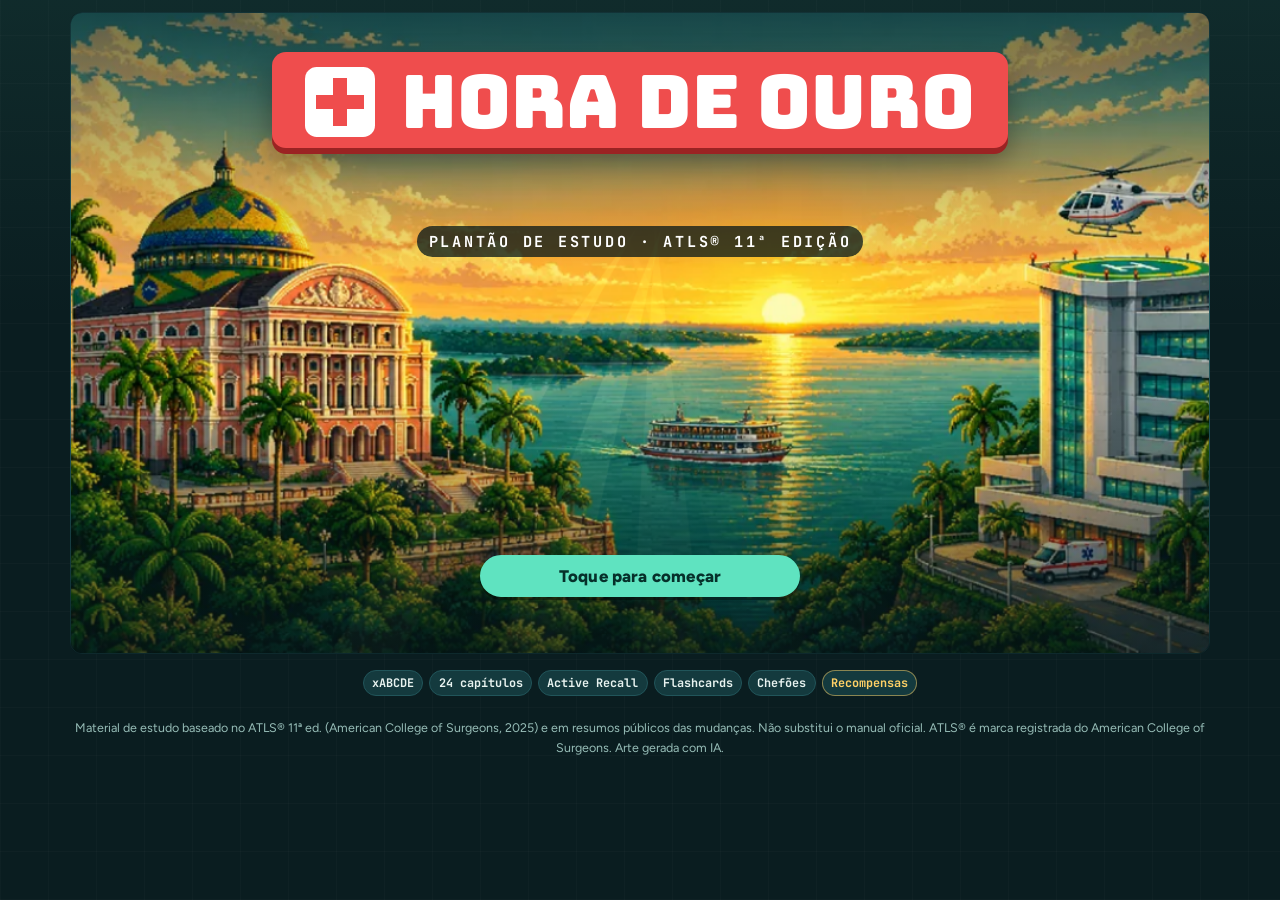
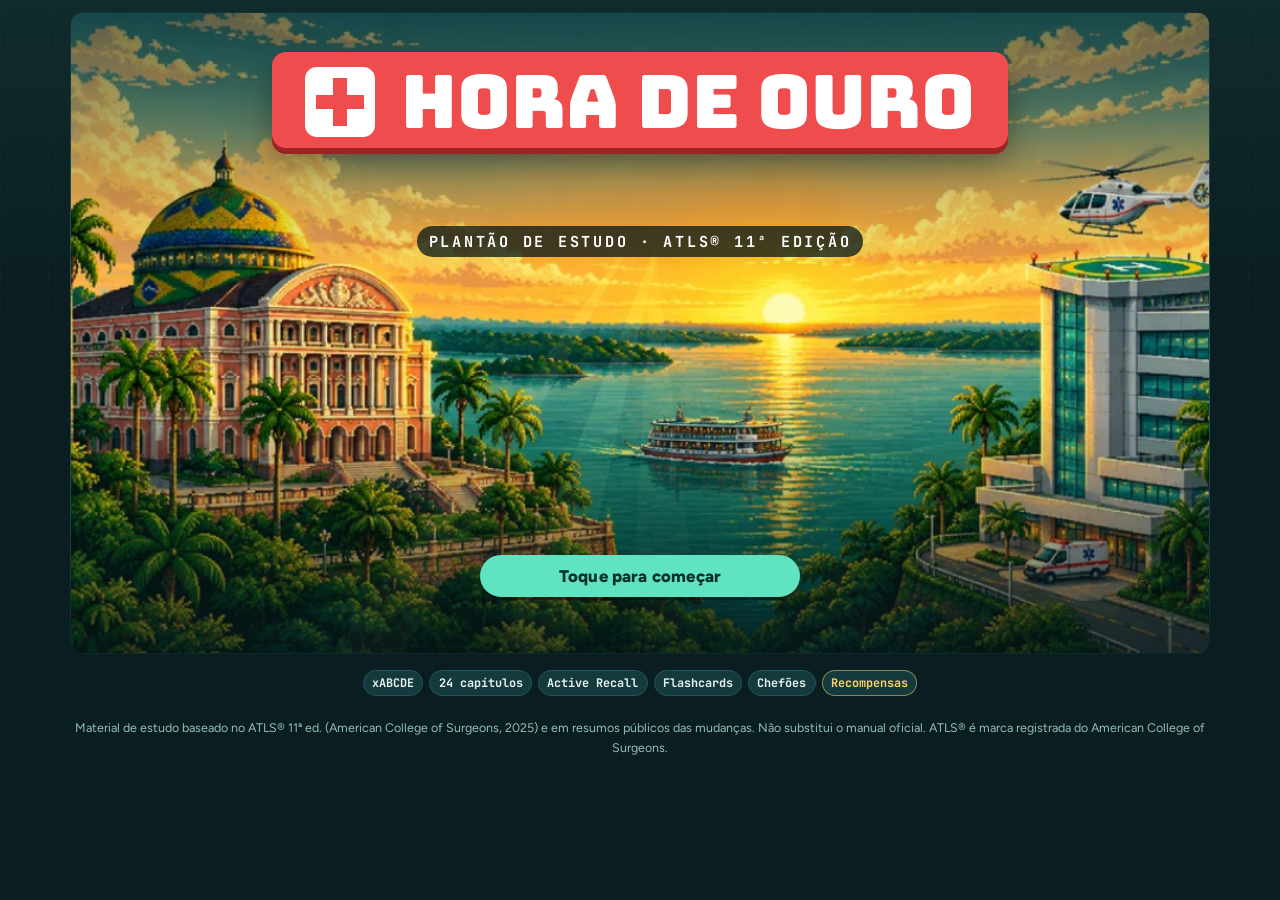
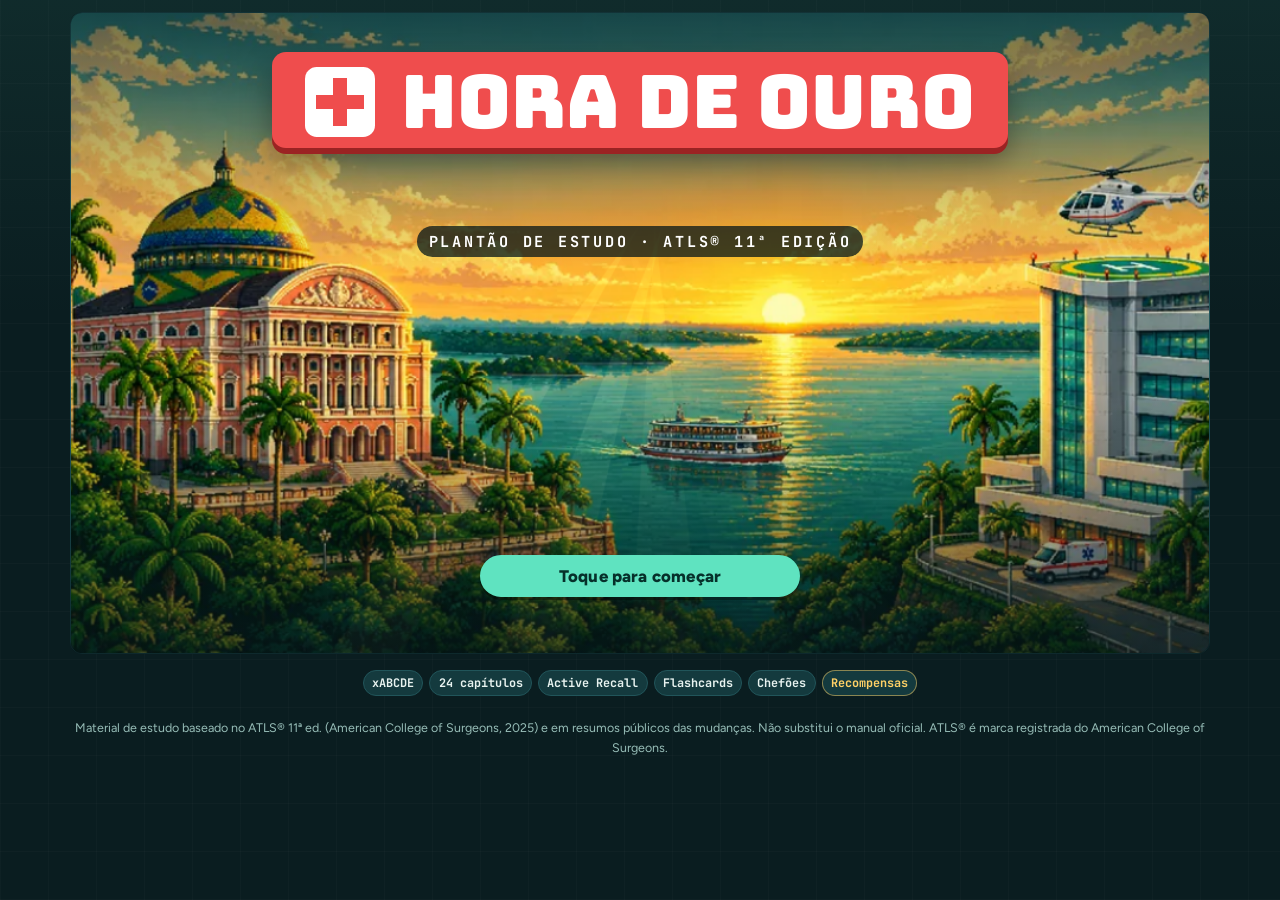
